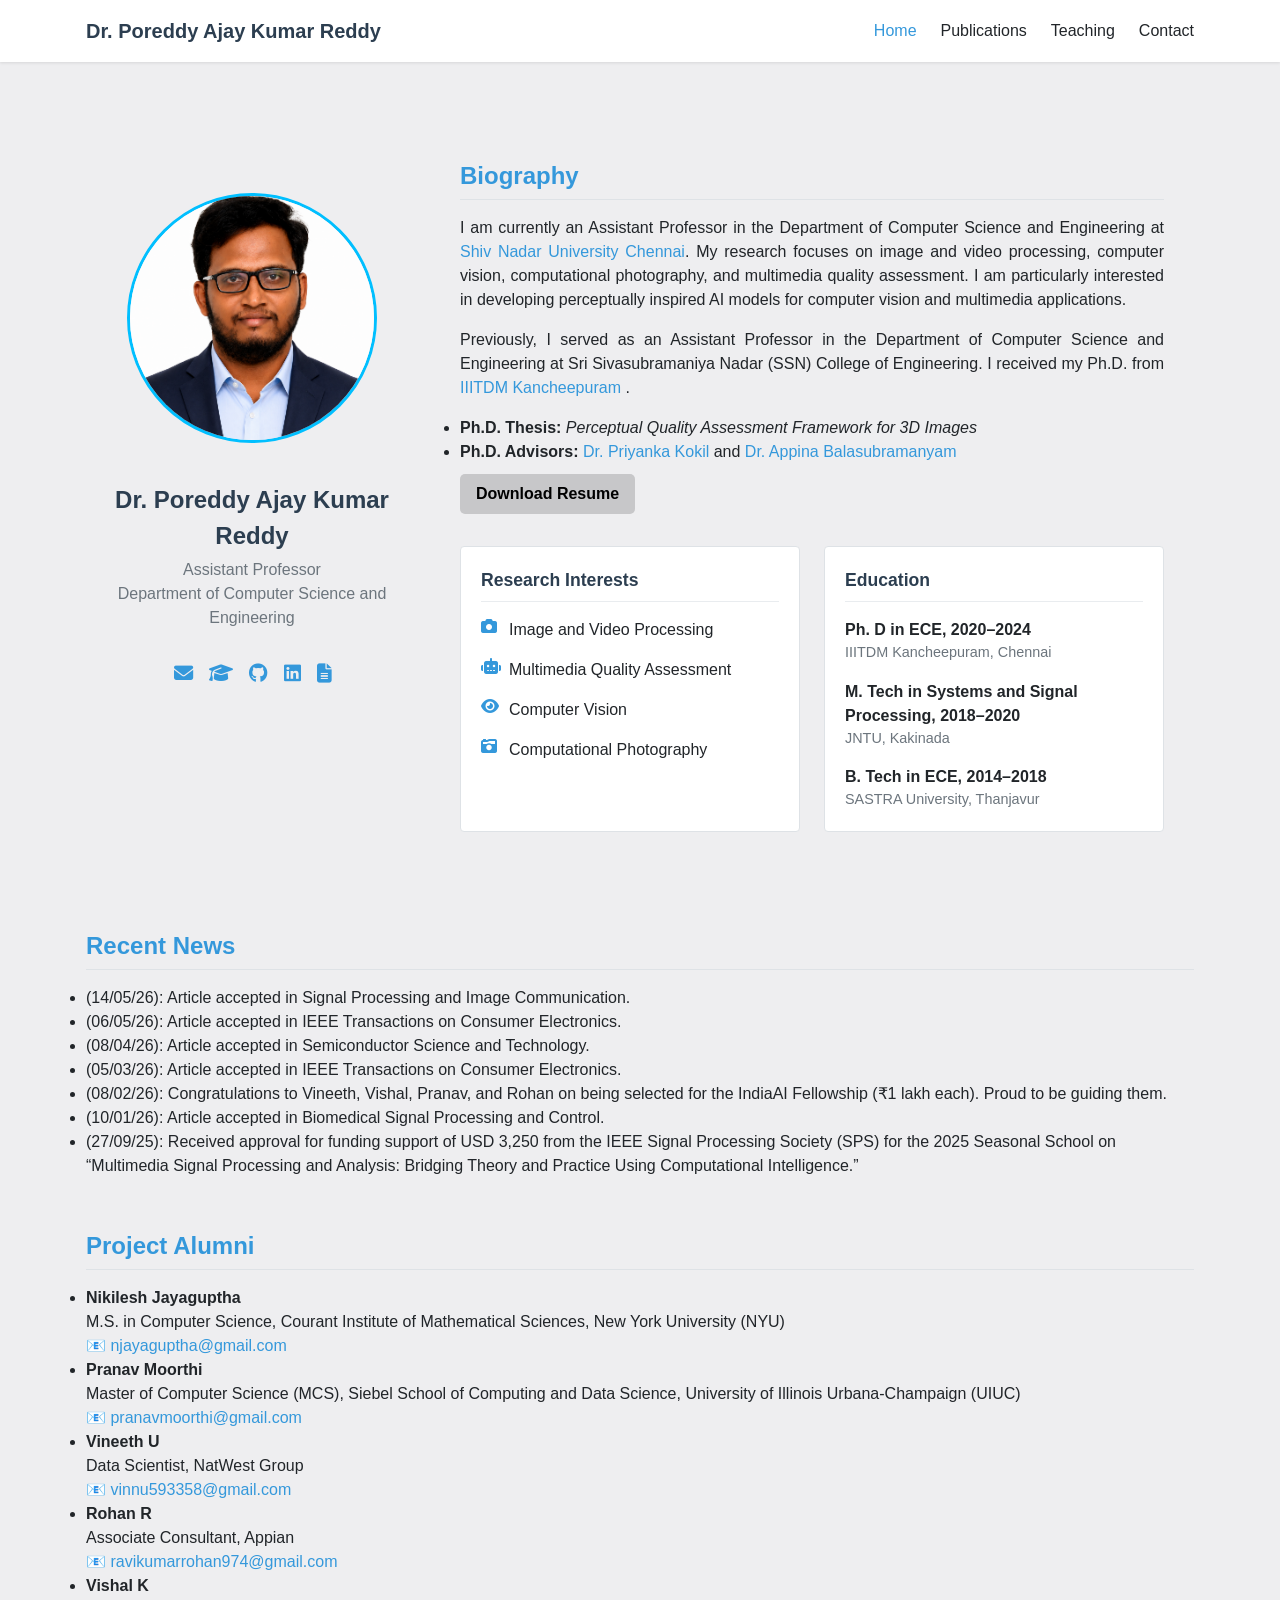
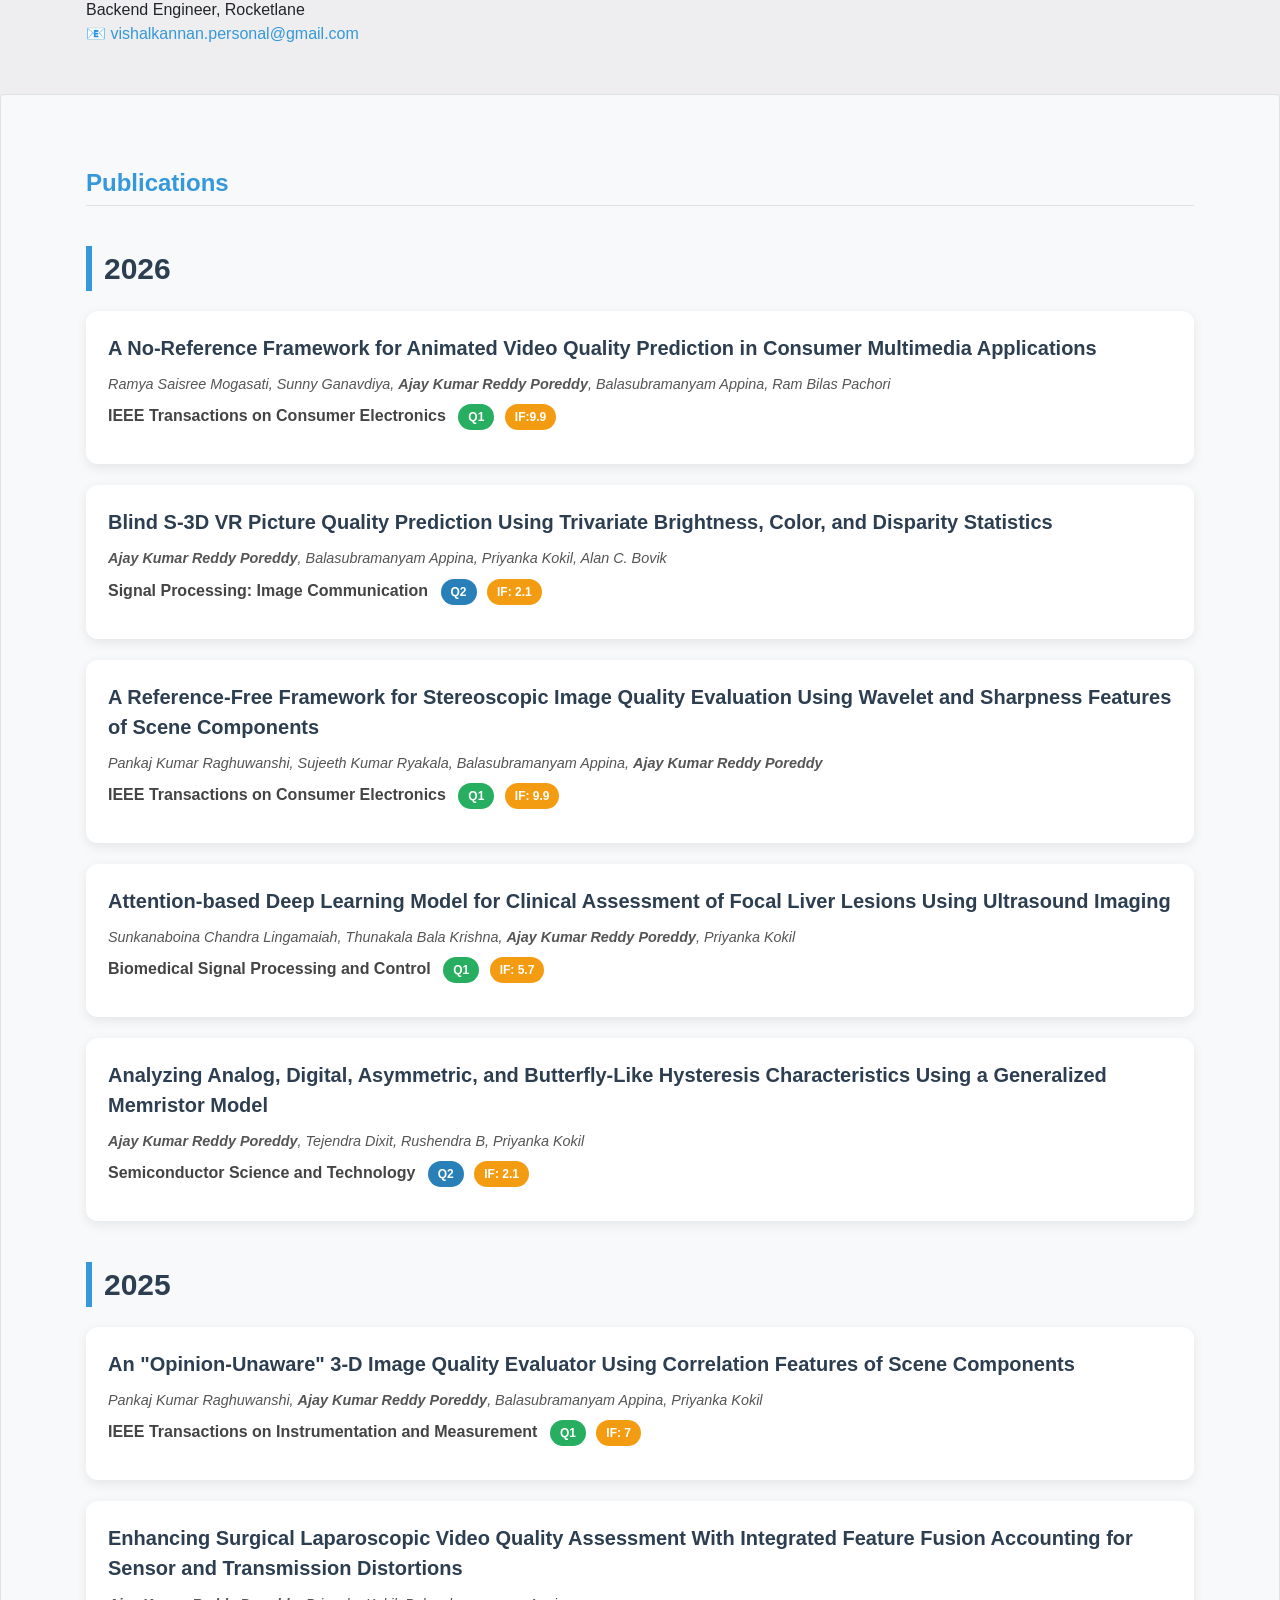
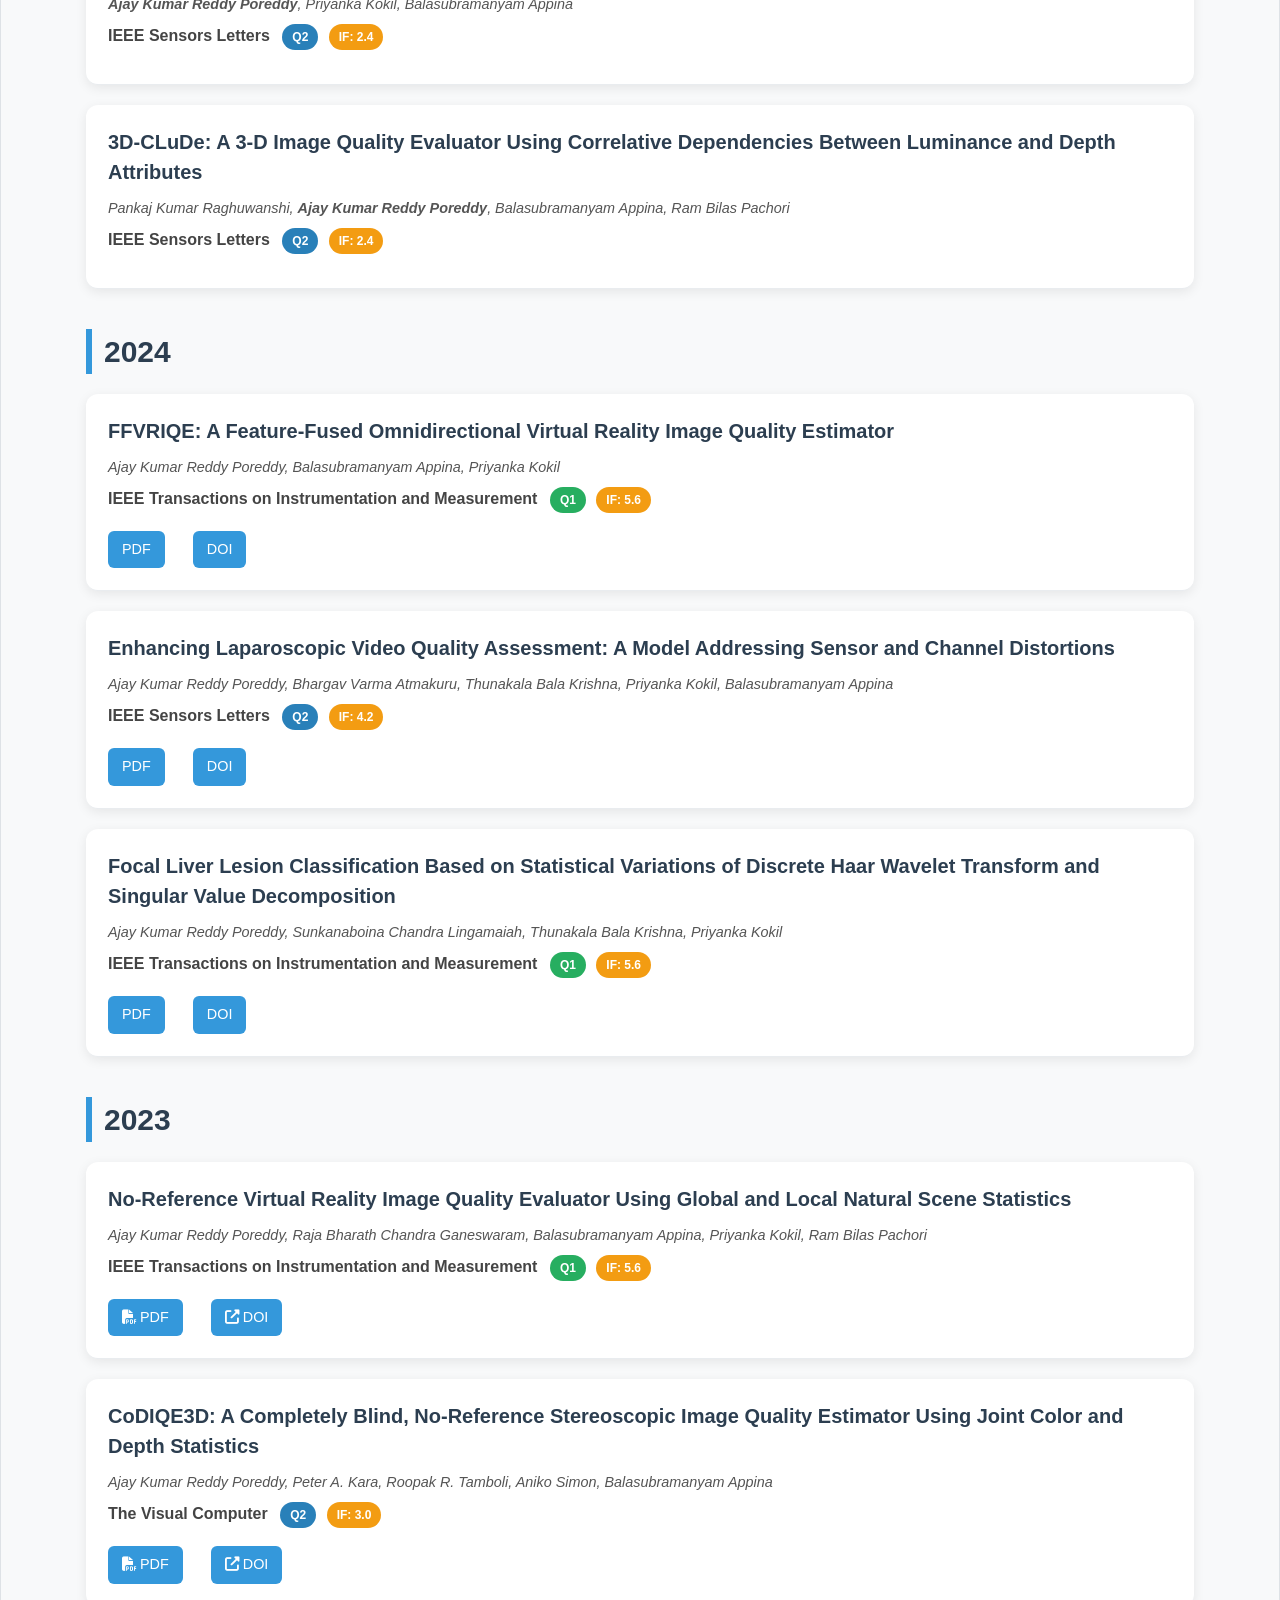
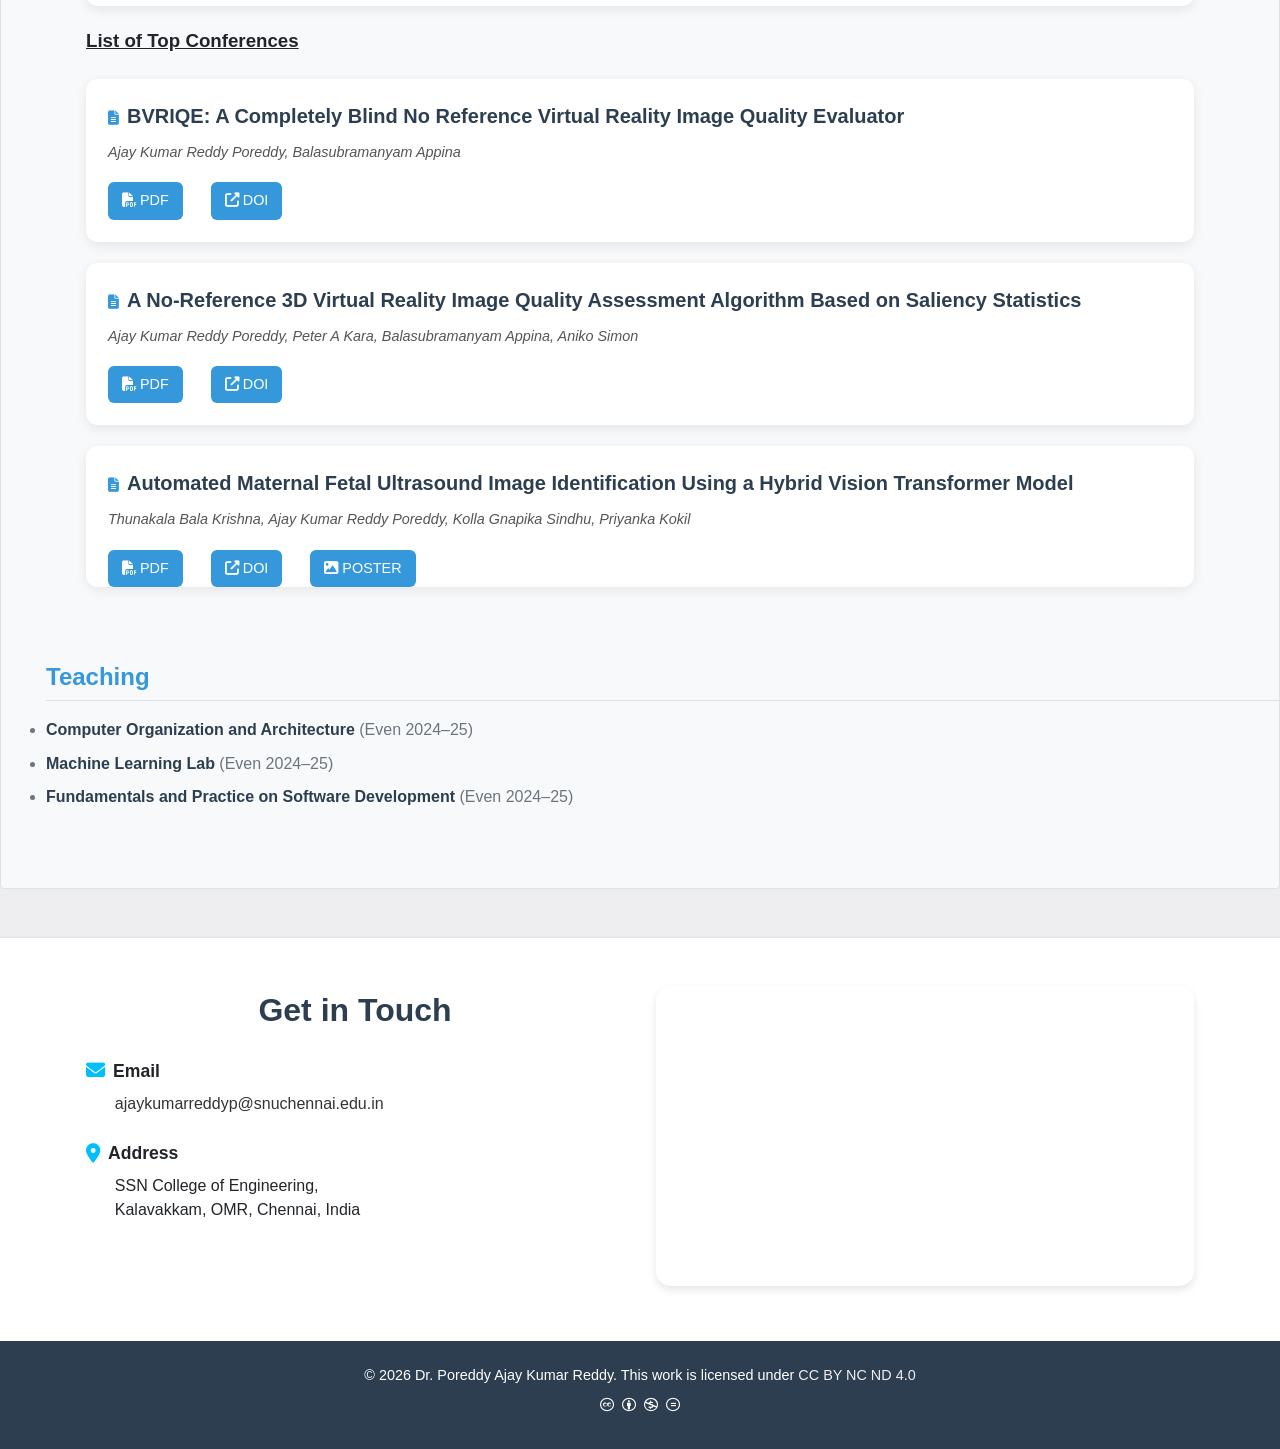
==== index.html @ 7b59721d "Update index.html" ====
<!DOCTYPE html>
<html lang="en">
<head>
  <meta charset="UTF-8">
  <meta name="viewport" content="width=device-width, initial-scale=1.0">
  <title>Dr. Poreddy Ajay Kumar Reddy - Profile</title>
  <link rel="stylesheet" href="https://cdnjs.cloudflare.com/ajax/libs/font-awesome/6.4.0/css/all.min.css">
  <style>
    /* Simple, clean color palette */
    :root {
      --primary: #2c3e50;
      --accent: #3498db;
      --light: #eeeef0;
      --dark: #212529;
      --gray: #6c757d;
      --light-gray: #e9ecef;
      --border: #dee2e6;
    }

    * {
      margin: 0;
      padding: 0;
      box-sizing: border-box;
    }

    body {
      font-family: 'Segoe UI', 'Helvetica Neue', Arial, sans-serif;
      line-height: 1.5;
      color: var(--dark);
      background-color: var(--light);
    }

    a {
      color: var(--accent);
      text-decoration: none;
    }

    a:hover {
      text-decoration: underline;
    }

    .container {
      max-width: 1140px;
      margin: 0 auto;
      padding: 0 1rem;
    }

    /* Simple header with minimal styling */
    header {
      background-color: rgb(255, 255, 255);
      box-shadow: 0 1px 3px rgba(0, 0, 0, 0.1);
      padding: 1rem 0;
      position: sticky;
      top: 0;
      z-index: 100;
    }

     nav {
 display: flex;
 justify-content: space-between;
 align-items: center;
 }

 .nav-logo {
 font-weight: 600;
 font-size: 1.25rem;
 color: var(--primary);
 }

 .nav-menu {
 display: flex;
 list-style: none;
 gap: 1.5rem;
 }

 .nav-menu li a {
 color: var(--dark);
 font-weight: 500;
 }

 .nav-menu li a.active,
 .nav-menu li a:hover {
 color: var(--accent);
 }

    /* Profile section */
    .profile {
      display: flex;
      flex-wrap: wrap;
      margin-right: 20px;
      gap: 2rem;
      padding: 3rem 0;
    }

    .profile-sidebar {
      flex: 1;
      min-width: 250px;
    }

    .profile-image {
      text-align: center;
      margin-bottom: 1.5rem;
    }

    .profile-image img {
      width: 200px;
      height: 200px;
      border-radius: 50%;
      object-fit: cover;
      border: 1px solid var(--border);
    }

    .profile-title {
      text-align: center;
      margin-bottom: 30px;
    }

    .profile-title h1 {
      font-size: 1.5rem;
      font-weight: 600;
      margin-bottom: 0.25rem;
      color: var(--primary);
    }

    .profile-title p {
      color: var(--gray);
      font-size: 1rem;
    }

    .profile-contact {
      margin-bottom: 1.5rem;
    }

    .profile-contact ul {
      list-style: none;
    }

    .profile-contact li {
      display: flex;
      align-items: center;
      gap: 0.5rem;
      margin-bottom: 0.75rem;
    }

    .profile-contact li i {
      width: 20px;
      color: var(--accent);
    }

    .profile-social {
      display: flex;
      justify-content: center;
      gap: 1rem;
      margin-top: 1rem;
    }

    .profile-social a {
      color: var(--accent);
      font-size: 1.2rem;
    }

    .profile-social a:hover {
      color: var(--accent);
    }

    .profile-content {
      flex: 2;
      min-width: 300px;
    }

    .profile-section {
      margin-bottom: 2rem;
    }

    .profile-section:last-child {
      margin-bottom: 0;
    }

    .section-title {
      font-size: 1.5rem;
      color: var(--primary);
      margin-bottom: 1rem;
      padding-bottom: 0.5rem;
      border-bottom: 1px solid var(--border);
    }

    .bio-text {
      margin-bottom: 1rem;
      text-align: justify;
    }

    /* Education and interests */
    .info-grid {
      display: grid;
      grid-template-columns: repeat(auto-fill, minmax(280px, 1fr));
      gap: 1.5rem;
      margin-top: 1.5rem;
    }

    .info-card {
      background-color: white;
      border: 1px solid var(--border);
      border-radius: 4px;
      padding: 1.25rem;
    }

    .info-card h3 {
      font-size: 1.1rem;
      color: var(--primary);
      margin-bottom: 1rem;
      padding-bottom: 0.5rem;
      border-bottom: 1px solid var(--light-gray);
    }

    .info-list {
      list-style: none;
    }

    .info-list li {
      margin-bottom: 1rem;
      display: flex;
      gap: 0.5rem;
    }

    .info-list li:last-child {
      margin-bottom: 0;
    }

    .info-list li i {
      color: var(--accent);
      min-width: 20px;
    }

    .edu-item {
      margin-bottom: 1rem;
    }

    .edu-item:last-child {
      margin-bottom: 0;
    }

    .edu-title {
      font-weight: 600;
    }

    .edu-place {
      color: var(--gray);
      font-size: 0.9rem;
    }

    /* Publications */
    .publications {
      background-color: white;
      border: 1px solid var(--border);
      border-radius: 4px;
      padding: 2rem;
      margin: 3rem 0;
    }

    .pub-group {
      margin-bottom: 2rem;
    }

    .pub-group:last-child {
      margin-bottom: 0;
    }

    .pub-group h3 {
      font-size: 1.2rem;
      color: var(--primary);
      margin-bottom: 1rem;
      padding-bottom: 0.5rem;
      border-bottom: 1px solid var(--light-gray);
    }

    .pub-item {
      margin-bottom: 1.5rem;
      padding-bottom: 1.5rem;
      border-bottom: 1px solid var(--light-gray);
    }

    .pub-item:last-child {
      margin-bottom: 0;
      padding-bottom: 0;
      border-bottom: none;
    }

    .pub-title {
      font-weight: 600;
      margin-bottom: 0.5rem;
      display: flex;
      align-items: baseline;
      gap: 0.5rem;
    }

    .pub-title i {
      color: var(--accent);
      font-size: 0.9rem;
    }

    .pub-authors {
      color: var(--gray);
      font-size: 0.9rem;
      margin-bottom: 0.75rem;
      font-style: italic;
    }

    .pub-links {
      display: flex;
      gap: 1rem;
      margin-top: 0.75rem;
    }

    .pub-link {
      display: inline-flex;
      align-items: center;
      gap: 0.25rem;
      font-size: 0.9rem;
    }

    /* Contact section */
    .contact {
      text-align: center;
      padding: 3rem 0;
      background-color: white;
      border-top: 1px solid var(--border);
    }

    .contact-title {
      font-size: 1.5rem;
      color: var(--primary);
      margin-bottom: 1.5rem;
    }

    .contact-info {
    margin: 0.5rem 0 0 0; /* No left indent */
    line-height: 1.5;
    text-align: left; /* Ensure it's left aligned */
    }


    .contact-item {
      display: flex;
      flex-direction: column;
      align-items: center;
      gap: 0.5rem;
    }

    .contact-item i {
      font-size: 1.5rem;
      color: var(--accent);
    }

    /* Footer */
    footer {
      background-color: var(--primary);
      color: white;
      padding: 1.5rem 0;
      text-align: center;
      font-size: 0.9rem;
    }

    footer a {
      color: var(--light);
    }

    .footer-links {
      margin: 0.75rem 0;
      display: flex;
      justify-content: center;
      gap: 0.5rem;
    }

    @media (max-width: 768px) {
      .profile {
        flex-direction: column;
      }

      .profile-sidebar {
        max-width: 100%;
      }
    }

    .profile-pic {
      flex: 1;
      margin-top: 35px;
      min-width: 250px;
      text-align: center;
      margin-bottom: 2rem;
    }

    .profile-pic img {
    width: 250px;
    height: 250px;
    border-radius: 50%;
    object-fit: cover;
    object-position: center 20%;
    border: 3px solid #00bfff;
    }

    .resume-btn {
    display: inline-block;
    padding: 0.5rem 1rem;
    background-color: #c7c7c9;
    color: rgb(227, 0, 0);
    text-decoration: none;
    border-radius: 5px;
    font-weight: bold;
    transition: background-color 0.3s ease;
    }

    .resume-btn:hover {
    background-color: #ffffff;
    }

.contact-content {
  display: flex;
  justify-content: space-between;
  align-items: flex-start;
  flex-wrap: wrap;
  gap: 2rem;
}

.contact-left {
  flex: 1;
  min-width: 300px;
}

.contact-title {
  margin: 0;
  font-size: 2rem;
}

.space {
  margin: 1.5rem 0;
}

.contact-block {
  margin-bottom: 1.5rem;
}

.contact-row {
  display: flex;
  align-items: center;
  gap: 0.5rem;
  text-align: left;
}


.contact-row i {
  font-size: 1.2rem;
  color: #00bfff;
}

.contact-row h4 {
  margin: 0;
  font-size: 1.1rem;
}

.contact-info {
  margin: 0.5rem 0 0 1.8rem; /* indent under the icon */
  line-height: 1.5;
}

.contact-info a {
  color: #333;
  text-decoration: none;
}

.contact-info a:hover {
  color: #00bfff;
}

.map {
  flex: 1;
  min-width: 100px;
}
.map iframe {
  width: 100%;
  height: 300px;
  border: 0;
  border-radius: 15px;
  box-shadow: 0 4px 8px rgba(0, 0, 0, 0.1);
}

 .teaching-section {
 background-color: var(--light);
 color: var(--dark);
 }

 .teaching-section .container {
 max-width: 800px;
 margin: 0 auto;
 text-align: left;
 }

 .section-title {
 font-size: 1.5rem;
 font-weight: 700;
 margin-bottom: 1rem;
 color: var(--accent); /* #3498db */
 border-bottom: 1px solid var(--border);
 padding-bottom: 0.3rem;
 }

 .teaching-list {
 list-style: none;
 margin: 0;
 font-size: 1rem;
 line-height: 1.6;
 color: var(--gray);
 }

 .teaching-list li {
 margin-bottom: 0.5rem;
 }

 .course-title {
 font-weight: 600;
 color: var(--primary);
 }
    
  </style>
</head>
<body>
 <!-- Header -->
 <header>
 <div class="container">
 <nav>
 <div class="nav-logo">Dr. Poreddy Ajay Kumar Reddy</div>
 <ul class="nav-menu">
 <li><a href="#" class="active">Home</a></li>
 <li><a href="#publications">Publications</a></li>
 <li><a href="#teaching">Teaching</a></li>
 <li><a href="#contact">Contact</a></li>
 
 </ul>
 </nav>
 </div>
 </header>

  <!-- Profile Section -->
  <section class="profile">
    <div class="container">
      <div class="profile">
        <div class="profile-sidebar">
          <div class="profile-pic">
            <img src="Ajay_Photo_updated.png" alt="Dr. Poreddy Ajay Kumar Reddy">
          </div>
          <div class="profile-title">
            <h1>Dr. Poreddy Ajay Kumar Reddy</h1>
            <p>Assistant Professor</p>
            <p>Department of Computer Science and Engineering</p>
          </div>
          <div class="profile-social">
            <a href="mailto:ajaykumarreddyp@snuchennai.edu.in" title="Email"><i class="fa-solid fa-envelope"></i></a>
            <a href="https://scholar.google.com/citations?user=xp3kwvEAAAAJ&hl=en" title="Google Scholar"><i class="fa-solid fa-graduation-cap"></i></a>
            <a href="https://github.com/Poreddyphd" title="GitHub"><i class="fa-brands fa-github"></i></a>
            <a href="https://www.linkedin.com/in/ajaykumarporeddy/?originalSubdomain=in" title="LinkedIn"><i class="fa-brands fa-linkedin"></i></a>
            <a href="#" title="Resume"><i class="fa-solid fa-file-lines"></i></a>
          </div>
        </div>
<div class="profile-content">

    <div class="profile-section">

        <h2 class="section-title">Biography</h2>

        <p class="bio-text">
            I am currently an Assistant Professor in the Department of Computer Science and Engineering at
            <a href="https://www.snuchennai.edu.in/" target="_blank">Shiv Nadar University Chennai</a>.
            My research focuses on image and video processing, computer vision,
            computational photography, and multimedia quality assessment.
            I am particularly interested in developing perceptually inspired AI models
            for computer vision and multimedia applications.
        </p>

        <p class="bio-text">
            Previously, I served as an Assistant Professor in the Department of Computer Science and Engineering
            at Sri Sivasubramaniya Nadar (SSN) College of Engineering.
            I received my Ph.D. from
            <a href="https://www.iiitdm.ac.in/" target="_blank">
                IIITDM Kancheepuram
            </a>.
        </p>

        <ul class="bio-list">
            <li><strong>Ph.D. Thesis:</strong>
                <em>Perceptual Quality Assessment Framework for 3D Images</em>
            </li>

            <li><strong>Ph.D. Advisors:</strong>
                <a href="https://www.iiitdm.ac.in/people/faculty/priyanka@iiitdm.ac.in" target="_blank">
                    Dr. Priyanka Kokil
                </a>
                and
                <a href="https://sites.google.com/view/drbalasubramanyamappina/home" target="_blank">
                    Dr. Appina Balasubramanyam
                </a>
            </li>
        </ul>
<div style="height:10px;"></div>
       <p class="resume-btn">
    <a href="Resume.pdf" style="color:black;">
        Download Resume
    </a>
</p>
    </div>
    <div class="info-grid">
            <div class="info-card">
              <h3>Research Interests</h3>
              <ul class="info-list">
                <li><i class="fas fa-camera"></i> Image and Video Processing</li>
                <li><i class="fas fa-robot"></i> Multimedia Quality Assessment</li>
                <li><i class="fas fa-eye"></i> Computer Vision</li>
                <li><i class="fas fa-camera-retro"></i> Computational Photography</li>
              </ul>
            </div>
          
            <div class="info-card">
              <h3>Education</h3>
              <div class="edu-item">
                <div class="edu-title">Ph. D in ECE, 2020–2024</div>
                <div class="edu-place">IIITDM Kancheepuram, Chennai</div>
              </div>
              <div class="edu-item">
                <div class="edu-title">M. Tech in Systems and Signal Processing, 2018–2020</div>
                <div class="edu-place">JNTU, Kakinada</div>
              </div>
              <div class="edu-item">
                <div class="edu-title">B. Tech in ECE, 2014–2018</div>
                <div class="edu-place">SASTRA University, Thanjavur</div>
              </div>
            </div>
          </div>
        </div>
      </div>
    </div>
  </section>

<section id="news" class="news-section">
  <div class="container">
    <h2 style="color: #3498db;" class="section-title">Recent News</h2>
    
    <ul class="news-list-basic">
       <li>
        <span class="news-date">(14/05/26):</span> Article accepted in Signal Processing and Image Communication.
      </li>
       <li>
        <span class="news-date">(06/05/26):</span> Article accepted in IEEE Transactions on Consumer Electronics.
      </li>
       <li>
        <span class="news-date">(08/04/26):</span> Article accepted in Semiconductor Science and Technology.
      </li>

      <li>
        <span class="news-date">(05/03/26):</span> Article accepted in IEEE Transactions on Consumer Electronics.
      </li>

      <li>
        <span class="news-date">(08/02/26):</span> Congratulations to Vineeth, Vishal, Pranav, and Rohan on being selected for the IndiaAI Fellowship (₹1 lakh each). Proud to be guiding them.
      </li>

      <li>
        <span class="news-date">(10/01/26):</span> Article accepted in Biomedical Signal Processing and Control.
      </li>

      <li>
        <span class="news-date">(27/09/25):</span> Received approval for funding support of USD 3,250 from the IEEE Signal Processing Society (SPS) for the 2025 Seasonal School on “Multimedia Signal Processing and Analysis: Bridging Theory and Practice Using Computational Intelligence.”
      </li>
    </ul>
  </div>
</section>

<section id="alumni" class="alumni-section" style="margin-top: 50px;">
  <div class="container">

    <h2 style="color: #3498db;" class="section-title">Project Alumni</h2>

    <ul class="news-list-basic">

      <li>
        <strong>Nikilesh Jayaguptha</strong><br>
        M.S. in Computer Science, Courant Institute of Mathematical Sciences,
        New York University (NYU)<br>
        📧 <a href="mailto:njayaguptha@gmail.com">njayaguptha@gmail.com</a>
      </li>

      <li>
        <strong>Pranav Moorthi</strong><br>
        Master of Computer Science (MCS), Siebel School of Computing and Data Science,
        University of Illinois Urbana-Champaign (UIUC)<br>
        📧 <a href="mailto:pranavmoorthi@gmail.com">pranavmoorthi@gmail.com</a>
      </li>

      <li>
        <strong>Vineeth U</strong><br>
        Data Scientist, NatWest Group<br>
        📧 <a href="mailto:vinnu593358@gmail.com">vinnu593358@gmail.com</a>
      </li>

      <li>
        <strong>Rohan R</strong><br>
        Associate Consultant, Appian<br>
        📧 <a href="mailto:ravikumarrohan974@gmail.com">ravikumarrohan974@gmail.com</a>
      </li>

      <li>
        <strong>Vishal K</strong><br>
        Backend Engineer, Rocketlane<br>
        📧 <a href="mailto:vishalkannan.personal@gmail.com">vishalkannan.personal@gmail.com</a>
      </li>

    </ul>

  </div>
</section>
  <!-- Publications Section -->
<style>
.publications {
    padding: 70px 0;
    background: #f8f9fa;
}

.year-heading {
    margin-top: 40px;
    margin-bottom: 20px;
    font-size: 30px;
    font-weight: 700;
    color: #2c3e50;
    border-left: 6px solid #3498db;
    padding-left: 12px;
}

.pub-item {
    background: #fff;
    border-radius: 12px;
    padding: 22px;
    margin-bottom: 20px;
    box-shadow: 0 3px 12px rgba(0,0,0,0.08);
    transition: 0.3s;
}

.pub-item:hover {
    transform: translateY(-4px);
    box-shadow: 0 8px 25px rgba(0,0,0,0.15);
}

.pub-title {
    font-size: 20px;
    font-weight: 700;
    color: #2c3e50;
    margin-bottom: 10px;
}

.pub-authors {
    color: #555;
    margin-bottom: 8px;
    line-height: 1.6;
}

.pub-journal {
    font-weight: 600;
    color: #444;
    margin-bottom: 12px;
}

.badge-q1{
    display:inline-block;
    background:#27ae60;
    color:#fff;
    border-radius:20px;
    padding:4px 10px;
    font-size:12px;
    margin-left:8px;
}

.badge-q2{
    display:inline-block;
    background:#2980b9;
    color:#fff;
    border-radius:20px;
    padding:4px 10px;
    font-size:12px;
    margin-left:8px;
}

.badge-if{
    display:inline-block;
    background:#f39c12;
    color:#fff;
    border-radius:20px;
    padding:4px 10px;
    font-size:12px;
    margin-left:6px;
}

.pub-links{
    margin-top:12px;
}

.pub-link{
    display:inline-block;
    margin-right:12px;
    margin-top:6px;
    padding:8px 14px;
    border-radius:6px;
    background:#3498db;
    color:white;
    text-decoration:none;
    transition:.3s;
}

.pub-link:hover{
    background:#21618c;
    color:white;
}

.featured-title{
    color:#e74c3c;
    font-size:32px;
    margin-bottom:30px;
    font-weight:bold;
}

.section-divider{
    border-top:3px solid #3498db;
    margin:40px 0;
}
</style>


<section id="publications" class="publications">

<div class="container">

<h2 class="section-title">Publications</h2>


<h2 class="year-heading">
2026
</h2>




<div class="pub-item">

<div class="pub-title">
A No-Reference Framework for Animated Video Quality Prediction in Consumer Multimedia Applications
</div>

<div class="pub-authors">
Ramya Saisree Mogasati, Sunny Ganavdiya, <strong>Ajay Kumar Reddy Poreddy</strong>, Balasubramanyam Appina, Ram Bilas Pachori
</div>

<div class="pub-journal">

IEEE Transactions on Consumer Electronics

<span class="badge-q1">Q1</span>

<span class="badge-if">IF:9.9</span>

</div>



</div>



<!-- Featured Publication 2 -->

<div class="pub-item">

<div class="pub-title">
Blind S-3D VR Picture Quality Prediction Using Trivariate Brightness, Color, and Disparity Statistics
</div>

<div class="pub-authors">
<strong>Ajay Kumar Reddy Poreddy</strong>, Balasubramanyam Appina, Priyanka Kokil, Alan C. Bovik
</div>

<div class="pub-journal">

Signal Processing: Image Communication

<span class="badge-q2">Q2</span>

<span class="badge-if">IF: 2.1 </span>

</div>
</div>

<!-- Featured Publication 3 -->
<div class="pub-item">

    <div class="pub-title">
        A Reference-Free Framework for Stereoscopic Image Quality Evaluation Using Wavelet and Sharpness Features of Scene Components
    </div>

    <div class="pub-authors">
        Pankaj Kumar Raghuwanshi, Sujeeth Kumar Ryakala, Balasubramanyam Appina,
        <strong>Ajay Kumar Reddy Poreddy</strong>
    </div>

    <div class="pub-journal">
        IEEE Transactions on Consumer Electronics

        <span class="badge-q1">Q1</span>
        <span class="badge-if">IF: 9.9</span>
    </div>

</div>

<!-- Paper 4 -->
<div class="pub-item">

    <div class="pub-title">
        Attention-based Deep Learning Model for Clinical Assessment of Focal Liver Lesions Using Ultrasound Imaging
    </div>

    <div class="pub-authors">
    Sunkanaboina Chandra Lingamaiah, Thunakala Bala Krishna,
    <strong>Ajay Kumar Reddy Poreddy</strong>, Priyanka Kokil
</div>

    <div class="pub-journal">
        Biomedical Signal Processing and Control

        <span class="badge-q1">Q1</span>
        <span class="badge-if">IF: 5.7</span>
    </div>

</div>

<!-- Paper 5 -->
<div class="pub-item">

    <div class="pub-title">
        Analyzing Analog, Digital, Asymmetric, and Butterfly-Like Hysteresis Characteristics Using a Generalized Memristor Model
    </div>

    <div class="pub-authors">
<div class="pub-authors">
    <strong>Ajay Kumar Reddy Poreddy</strong>, Tejendra Dixit, Rushendra B, Priyanka Kokil
</div>    </div>

    <div class="pub-journal">
        Semiconductor Science and Technology

        <span class="badge-q2">Q2</span>
        <span class="badge-if">IF: 2.1</span>
    </div>

</div>
  <!-- ========================= 2025 ========================= -->
<h2 class="year-heading">2025</h2>

<div class="pub-item">

    <div class="pub-title">
        An "Opinion-Unaware" 3-D Image Quality Evaluator Using Correlation Features of Scene Components
    </div>

    <div class="pub-authors">
        Pankaj Kumar Raghuwanshi, <strong>Ajay Kumar Reddy Poreddy</strong>, Balasubramanyam Appina, Priyanka Kokil
    </div>

    <div class="pub-journal">
        <strong>IEEE Transactions on Instrumentation and Measurement</strong>

        <span class="badge-q1">Q1</span>

        <span class="badge-if">IF: 7</span>
    </div>
</div>
<div class="pub-item">

    <div class="pub-title">
        Enhancing Surgical Laparoscopic Video Quality Assessment With Integrated Feature Fusion Accounting for Sensor and Transmission Distortions
    </div>

    <div class="pub-authors">
        <strong>Ajay Kumar Reddy Poreddy</strong>, Priyanka Kokil, Balasubramanyam Appina
    </div>

    <div class="pub-journal">
        <strong>IEEE Sensors Letters</strong>

        <span class="badge-q2">Q2</span>

        <span class="badge-if">IF: 2.4</span>
    </div>

</div>
<div class="pub-item">

    <div class="pub-title">
3D-CLuDe: A 3-D Image Quality Evaluator Using Correlative Dependencies Between Luminance and Depth Attributes    </div>

  <div class="pub-authors">
    Pankaj Kumar Raghuwanshi, <strong>Ajay Kumar Reddy Poreddy</strong>, Balasubramanyam Appina, Ram Bilas Pachori
</div>
    <div class="pub-journal">
        <strong>IEEE Sensors Letters</strong>

        <span class="badge-q2">Q2</span>

        <span class="badge-if">IF: 2.4 </span>
    </div>

</div>



<!-- ========================= 2024 ========================= -->

<h2 class="year-heading">2024</h2>

<div class="pub-item">

    <div class="pub-title">
        FFVRIQE: A Feature-Fused Omnidirectional Virtual Reality Image Quality Estimator
    </div>

    <div class="pub-authors">
        Ajay Kumar Reddy Poreddy, Balasubramanyam Appina, Priyanka Kokil
    </div>

    <div class="pub-journal">
        <strong>IEEE Transactions on Instrumentation and Measurement</strong>

        <span class="badge-q1">Q1</span>

        <span class="badge-if">IF: 5.6</span>

    </div>

    <div class="pub-links">

        <a href="https://ieeexplore.ieee.org/stamp/stamp.jsp?tp=&arnumber=10542233" class="pub-link">
            PDF
        </a>

        <a href="https://www.researchgate.net/publication/381024121_FFVRIQE_A_Feature_Fused_Omnidirectional_Virtual_Reality_Image_Quality_Estimator" class="pub-link">
            DOI
        </a>

    </div>

</div>





<div class="pub-item">

    <div class="pub-title">
        Enhancing Laparoscopic Video Quality Assessment: A Model Addressing Sensor and Channel Distortions
    </div>

    <div class="pub-authors">
        Ajay Kumar Reddy Poreddy, Bhargav Varma Atmakuru, Thunakala Bala Krishna, Priyanka Kokil, Balasubramanyam Appina
    </div>

    <div class="pub-journal">

        <strong>IEEE Sensors Letters</strong>

        <span class="badge-q2">Q2</span>

        <span class="badge-if">IF: 4.2</span>

    </div>

    <div class="pub-links">

        <a href="https://ieeexplore.ieee.org/stamp/stamp.jsp?tp=&arnumber=10440559" class="pub-link">
            PDF
        </a>

        <a href="https://www.researchgate.net/publication/378361763_Enhancing_Laparoscopic_Video_Quality_Assessment_A_Model_Addressing_Sensor_and_Channel_Distortions" class="pub-link">
            DOI
        </a>

    </div>

</div>





<div class="pub-item">

    <div class="pub-title">
        Focal Liver Lesion Classification Based on Statistical Variations of Discrete Haar Wavelet Transform and Singular Value Decomposition
    </div>

    <div class="pub-authors">
        Ajay Kumar Reddy Poreddy, Sunkanaboina Chandra Lingamaiah, Thunakala Bala Krishna, Priyanka Kokil
    </div>

    <div class="pub-journal">

        <strong>IEEE Transactions on Instrumentation and Measurement</strong>

        <span class="badge-q1">Q1</span>

        <span class="badge-if">IF: 5.6</span>

    </div>

    <div class="pub-links">

        <a href="https://ieeexplore.ieee.org/stamp/stamp.jsp?tp=&arnumber=10577104" class="pub-link">
            PDF
        </a>

        <a href="https://www.researchgate.net/publication/381822554_Focal_Liver_Lesion_Classification_Based_on_Statistical_Variations_of_Discrete_Haar_Wavelet_Transform_and_Singular_Value_Decomposition" class="pub-link">
            DOI
        </a>

    </div>

</div>
  <!-- ========================= 2023 ========================= -->

<h2 class="year-heading">2023</h2>

<!-- Publication 1 -->

<div class="pub-item">

    <div class="pub-title">
        No-Reference Virtual Reality Image Quality Evaluator Using Global and Local Natural Scene Statistics
    </div>

    <div class="pub-authors">
        Ajay Kumar Reddy Poreddy, Raja Bharath Chandra Ganeswaram,
        Balasubramanyam Appina, Priyanka Kokil, Ram Bilas Pachori
    </div>

    <div class="pub-journal">
        <strong>IEEE Transactions on Instrumentation and Measurement</strong>
        <span class="badge-q1">Q1</span>
        <span class="badge-if">IF: 5.6</span>
    </div>

    <div class="pub-links">

        <a href="https://ieeexplore.ieee.org/stamp/stamp.jsp?tp=&arnumber=10285499" class="pub-link">
            <i class="fas fa-file-pdf"></i> PDF
        </a>

        <a href="https://www.researchgate.net/publication/374720066_No-Reference_Virtual_Reality_Image_Quality_Evaluator_Using_Global_and_Local_Natural_Scene_Statistics" class="pub-link">
            <i class="fas fa-external-link-alt"></i> DOI
        </a>

    </div>

</div>



<!-- Publication 2 -->

<div class="pub-item">

    <div class="pub-title">
        CoDIQE3D: A Completely Blind, No-Reference Stereoscopic Image Quality Estimator Using Joint Color and Depth Statistics
    </div>

    <div class="pub-authors">
        Ajay Kumar Reddy Poreddy,
        Peter A. Kara,
        Roopak R. Tamboli,
        Aniko Simon,
        Balasubramanyam Appina
    </div>

    <div class="pub-journal">
        <strong>The Visual Computer</strong>
        <span class="badge-q2">Q2</span>
        <span class="badge-if">IF: 3.0</span>
    </div>

    <div class="pub-links">

        <a href="Pub_3.pdf" class="pub-link">
            <i class="fas fa-file-pdf"></i> PDF
        </a>

        <a href="https://www.researchgate.net/publication/366865502_CoDIQE3D_A_completely_blind_no-reference_stereoscopic_image_quality_estimator_using_joint_color_and_depth_statistics" class="pub-link">
            <i class="fas fa-external-link-alt"></i> DOI
        </a>

    </div>

</div>
        <h3><u>List of Top Conferences</u></h3>
        <br>
          <!-- Conference Publication 1 -->
          <div class="pub-item">
            <div class="pub-title">
              <i class="fas fa-file-alt"></i>
              BVRIQE: A Completely Blind No Reference Virtual Reality Image Quality Evaluator
            </div>
            <div class="pub-authors">
              Ajay Kumar Reddy Poreddy, Balasubramanyam Appina
            </div>
            <div class="pub-links">
              <a href="https://ieeexplore.ieee.org/stamp/stamp.jsp?tp=&arnumber=9840855" class="pub-link" target="_blank">
                <i class="fas fa-file-pdf"></i> PDF
              </a>
              <a href="https://www.researchgate.net/publication/362494831_BVRIQE_A_Completely_Blind_No_Reference_Virtual_Reality_Image_Quality_Evaluator" class="pub-link" target="_blank">
                <i class="fas fa-external-link-alt"></i> DOI
              </a>
            </div>
          </div>
        
          <!-- Conference Publication 2 -->
          <div class="pub-item">
            <div class="pub-title">
              <i class="fas fa-file-alt"></i>
              A No-Reference 3D Virtual Reality Image Quality Assessment Algorithm Based on Saliency Statistics
            </div>
            <div class="pub-authors">
              Ajay Kumar Reddy Poreddy, Peter A Kara, Balasubramanyam Appina, Aniko Simon
            </div>
            <div class="pub-links">
              <a href="https://eprints.kingston.ac.uk/id/eprint/50360/1/Kara-P-50360-AAM.pdf" class="pub-link" target="_blank">
                <i class="fas fa-file-pdf"></i> PDF
              </a>
              <a href="https://www.researchgate.net/publication/353630193_A_no-reference_3D_virtual_reality_image_quality_assessment_algorithm_based_on_saliency_statistics" class="pub-link" target="_blank">
                <i class="fas fa-external-link-alt"></i> DOI
              </a>
            </div>
          </div>
        
          <!-- Conference Publication 3 -->
          <div class="pub-item">
            <div class="pub-title">
              <i class="fas fa-file-alt"></i>
              Automated Maternal Fetal Ultrasound Image Identification Using a Hybrid Vision Transformer Model
            </div>
            <div class="pub-authors">
              Thunakala Bala Krishna, Ajay Kumar Reddy Poreddy, Kolla Gnapika Sindhu, Priyanka Kokil
            </div>
            <div class="pub-links">
              <a href="ICPR_paper.pdf" class="pub-link" target="_blank">
                <i class="fas fa-file-pdf"></i> PDF
              </a>
              <a href="https://www.researchgate.net/publication/386377897_Automated_Maternal_Fetal_Ultrasound_Image_Identification_Using_a_Hybrid_Vision_Transformer_Model?_tp=eyJjb250ZXh0Ijp7ImZpcnN0UGFnZSI6Il9kaXJlY3QiLCJwYWdlIjoicHJvZmlsZSJ9fQ" class="pub-link" target="_blank">
                <i class="fas fa-external-link-alt"></i> DOI
              </a>
              <a href="Poster_1203.pdf" class="pub-link" target="_blank">
                <i class="fas fa-image"></i> POSTER
              </a>
            </div>
          </div>
        
    </div>
 <section class="teaching" id="teaching">
    <br><br><br>
    <h2 class="section-title" style="margin-left: 45px;">Teaching</h2>
    <ul class="teaching-list" style="margin-left: 45px; list-style-type: disc;">
        <li><span class="course-title">Computer Organization and Architecture</span> (Even 2024–25)</li>
        <li><span class="course-title">Machine Learning Lab</span> (Even 2024–25)</li>
        <li><span class="course-title">Fundamentals and Practice on Software Development</span> (Even 2024–25)</li>
    </ul>
</section>
    </div>
  </section>

<!-- Contact Section -->
<section id="contact" class="contact">
  <div class="container">
    <div class="contact-content">

      <!-- Left: Title + Contact Info -->
      <div class="contact-left">
        <!-- Row 1 -->
        <h2 class="contact-title">Get in Touch</h2>

        <!-- Space -->
        <div class="space"></div>

        <!-- Row 2 + 3 -->
        <div class="contact-block">
          <div class="contact-row">
            <i class="fas fa-envelope"></i>
            <h4>Email</h4>
          </div>
          <p class="contact-info">
            <a href="mailto:ajaykumarreddyp@snuchennai.edu.in">ajaykumarreddyp@snuchennai.edu.in</a>
          </p>
        </div>

        <!-- Space -->
        <div class="space"></div>

        <!-- Row 4 + 5 + 6 -->
        <div class="contact-block">
          <div class="contact-row">
            <i class="fas fa-map-marker-alt"></i>
            <h4>Address</h4>
          </div>
          <p class="contact-info">
            SSN College of Engineering,<br>
            Kalavakkam, OMR, Chennai, India
          </p>
        </div>
      </div>

      <!-- Right: Google Maps -->
      <div class="map">
        <iframe 
            src="https://www.google.com/maps/embed?pb=!1m18!1m12!1m3!1d3891.412168481091!2d80.20075717447003!3d12.751723587543818!2m3!1f0!2f0!3f0!3m2!1i1024!2i768!4f13.1!3m3!1m2!1s0x3a52512f04729e11%3A0xbc4ea0ae50ca1aaa!2sSri%20Sivasubramaniya%20Nadar%20College%20of%20Engineering!5e0!3m2!1sen!2sin!4v1746791856818!5m2!1sen!2sin" 
            allowfullscreen="" 
            loading="lazy" 
            referrerpolicy="no-referrer-when-downgrade">
        </iframe>
        </div>


    </div>
  </div>
</section>

  <!-- Footer -->
  <footer>
    <div class="container">
      <p>© 2026 Dr. Poreddy Ajay Kumar Reddy. This work is licensed under <a href="https://creativecommons.org/licenses/by-nc-nd/4.0/deed.en">CC BY NC ND 4.0</a></p>
      <div class="footer-links">
        <i class="fab fa-creative-commons"></i>
        <i class="fab fa-creative-commons-by"></i>
        <i class="fab fa-creative-commons-nc"></i>
        <i class="fab fa-creative-commons-nd"></i>
      </div>
    </div>
  </footer>
</body>
</html>
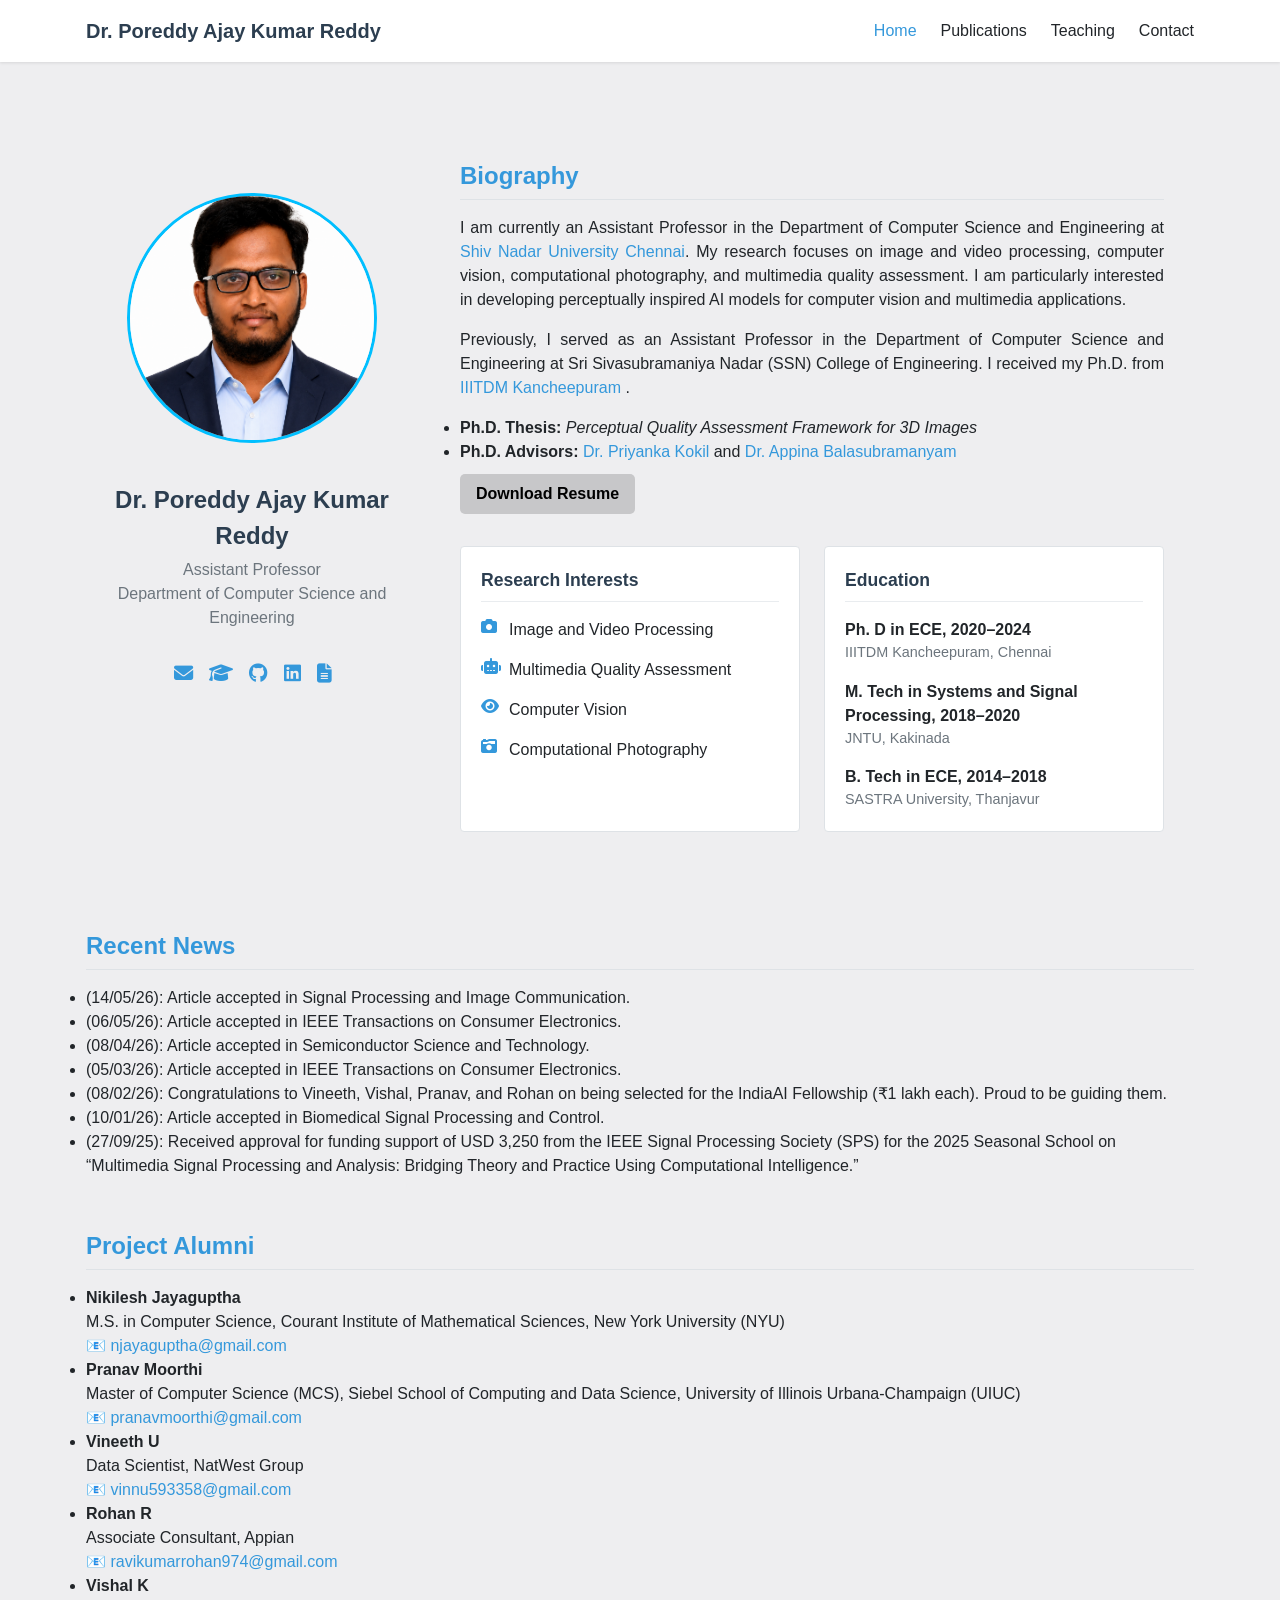
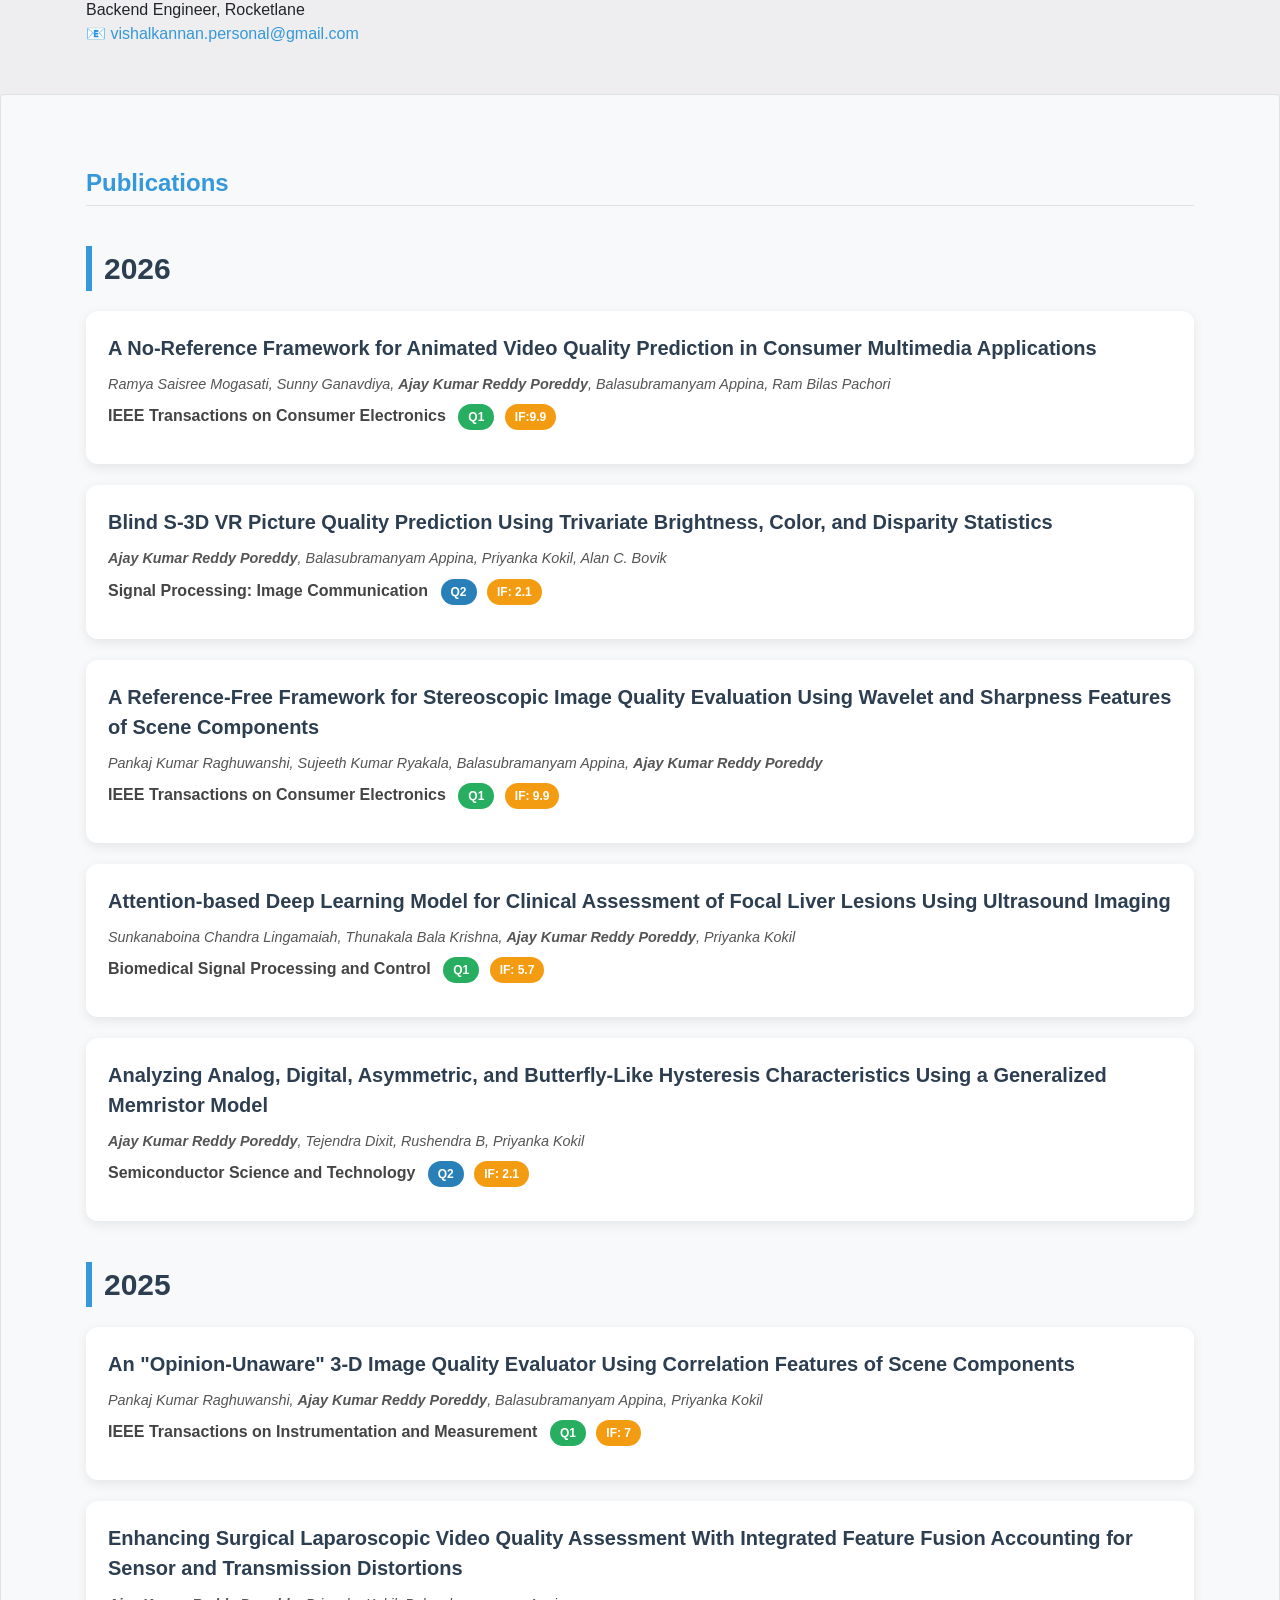
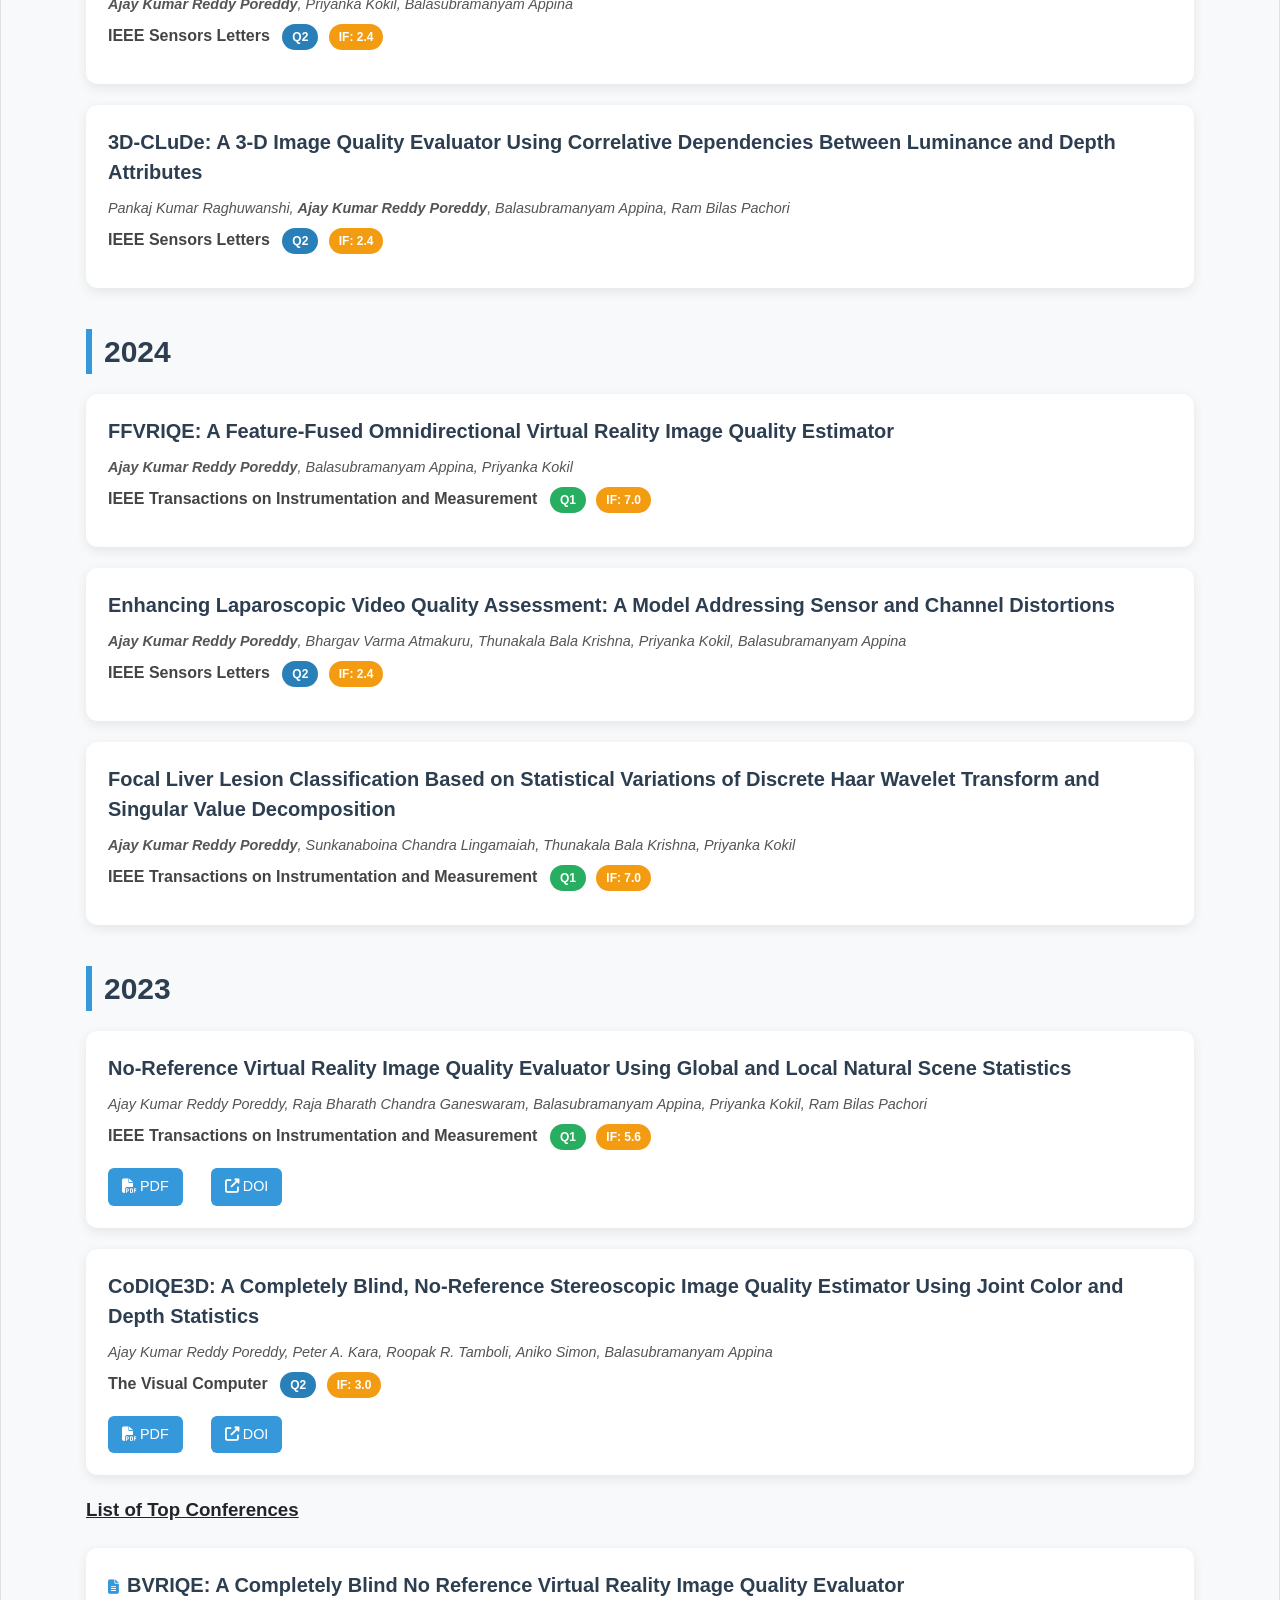
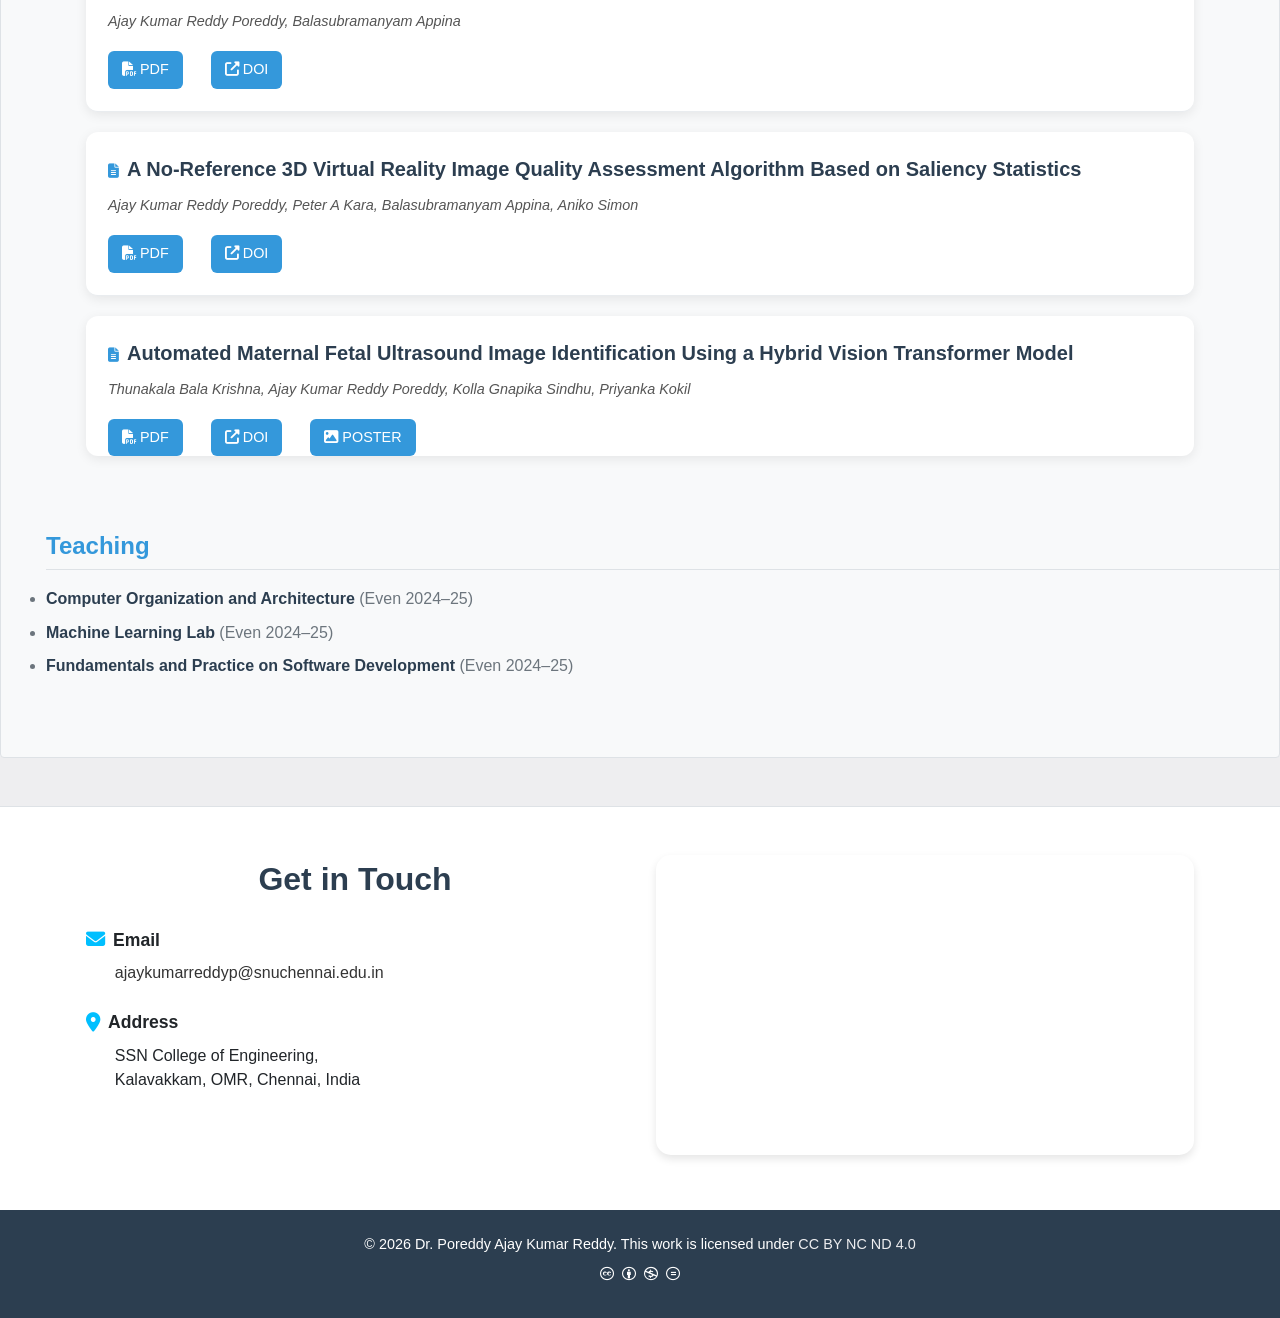
==== commit 9f2b5a85: "Update index.html" ====
--- a/index.html
+++ b/index.html
@@ -1026,7 +1026,7 @@
     </div>
 
     <div class="pub-authors">
-        Ajay Kumar Reddy Poreddy, Balasubramanyam Appina, Priyanka Kokil
+        <strong>Ajay Kumar Reddy Poreddy</strong>, Balasubramanyam Appina, Priyanka Kokil
     </div>
 
     <div class="pub-journal">
@@ -1034,26 +1034,10 @@
 
         <span class="badge-q1">Q1</span>
 
-        <span class="badge-if">IF: 5.6</span>
-
-    </div>
-
-    <div class="pub-links">
-
-        <a href="https://ieeexplore.ieee.org/stamp/stamp.jsp?tp=&arnumber=10542233" class="pub-link">
-            PDF
-        </a>
-
-        <a href="https://www.researchgate.net/publication/381024121_FFVRIQE_A_Feature_Fused_Omnidirectional_Virtual_Reality_Image_Quality_Estimator" class="pub-link">
-            DOI
-        </a>
-
-    </div>
-
-</div>
-
-
-
+        <span class="badge-if">IF: 7.0</span>
+    </div>
+
+</div>
 
 
 <div class="pub-item">
@@ -1063,35 +1047,18 @@
     </div>
 
     <div class="pub-authors">
-        Ajay Kumar Reddy Poreddy, Bhargav Varma Atmakuru, Thunakala Bala Krishna, Priyanka Kokil, Balasubramanyam Appina
+        <strong>Ajay Kumar Reddy Poreddy</strong>, Bhargav Varma Atmakuru, Thunakala Bala Krishna, Priyanka Kokil, Balasubramanyam Appina
     </div>
 
     <div class="pub-journal">
-
         <strong>IEEE Sensors Letters</strong>
 
         <span class="badge-q2">Q2</span>
 
-        <span class="badge-if">IF: 4.2</span>
-
-    </div>
-
-    <div class="pub-links">
-
-        <a href="https://ieeexplore.ieee.org/stamp/stamp.jsp?tp=&arnumber=10440559" class="pub-link">
-            PDF
-        </a>
-
-        <a href="https://www.researchgate.net/publication/378361763_Enhancing_Laparoscopic_Video_Quality_Assessment_A_Model_Addressing_Sensor_and_Channel_Distortions" class="pub-link">
-            DOI
-        </a>
-
-    </div>
-
-</div>
-
-
-
+        <span class="badge-if">IF: 2.4</span>
+    </div>
+
+</div>
 
 
 <div class="pub-item">
@@ -1101,29 +1068,15 @@
     </div>
 
     <div class="pub-authors">
-        Ajay Kumar Reddy Poreddy, Sunkanaboina Chandra Lingamaiah, Thunakala Bala Krishna, Priyanka Kokil
+        <strong>Ajay Kumar Reddy Poreddy</strong>, Sunkanaboina Chandra Lingamaiah, Thunakala Bala Krishna, Priyanka Kokil
     </div>
 
     <div class="pub-journal">
-
         <strong>IEEE Transactions on Instrumentation and Measurement</strong>
 
         <span class="badge-q1">Q1</span>
 
-        <span class="badge-if">IF: 5.6</span>
-
-    </div>
-
-    <div class="pub-links">
-
-        <a href="https://ieeexplore.ieee.org/stamp/stamp.jsp?tp=&arnumber=10577104" class="pub-link">
-            PDF
-        </a>
-
-        <a href="https://www.researchgate.net/publication/381822554_Focal_Liver_Lesion_Classification_Based_on_Statistical_Variations_of_Discrete_Haar_Wavelet_Transform_and_Singular_Value_Decomposition" class="pub-link">
-            DOI
-        </a>
-
+        <span class="badge-if">IF: 7.0</span>
     </div>
 
 </div>
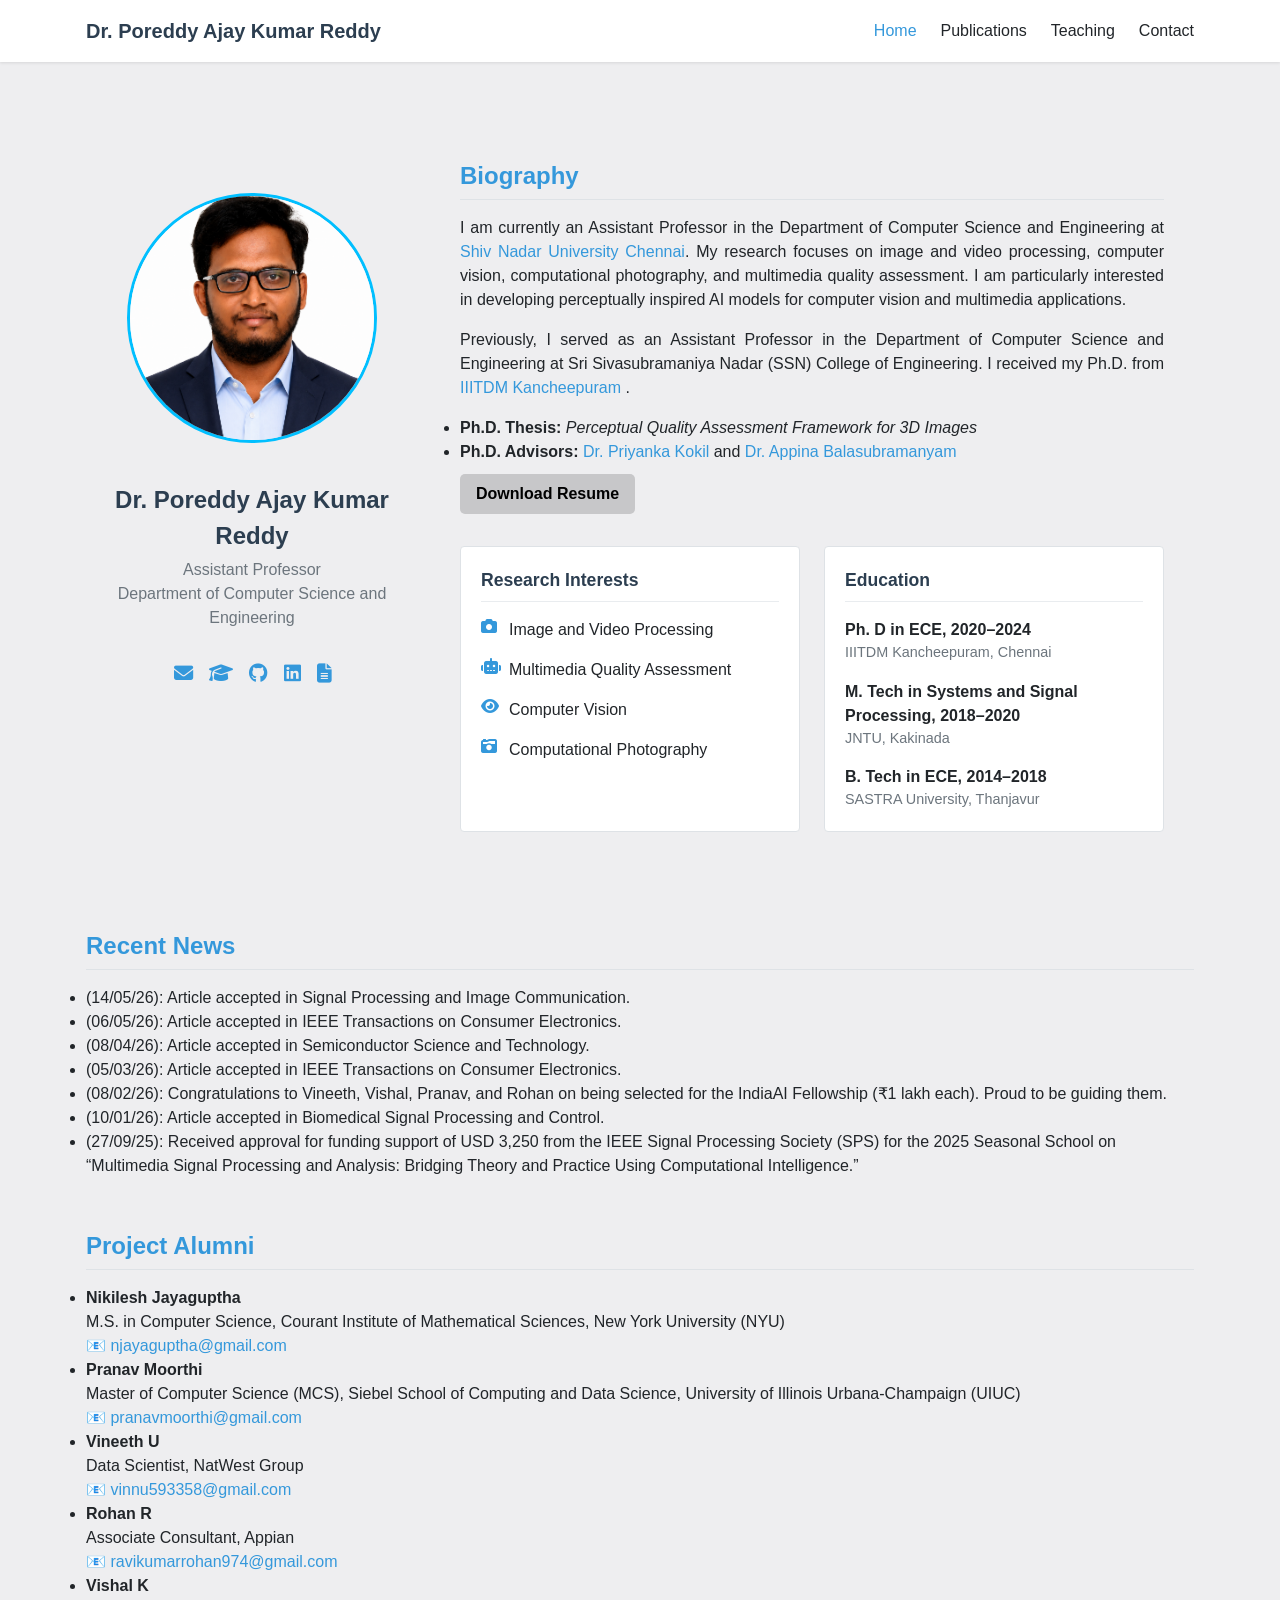
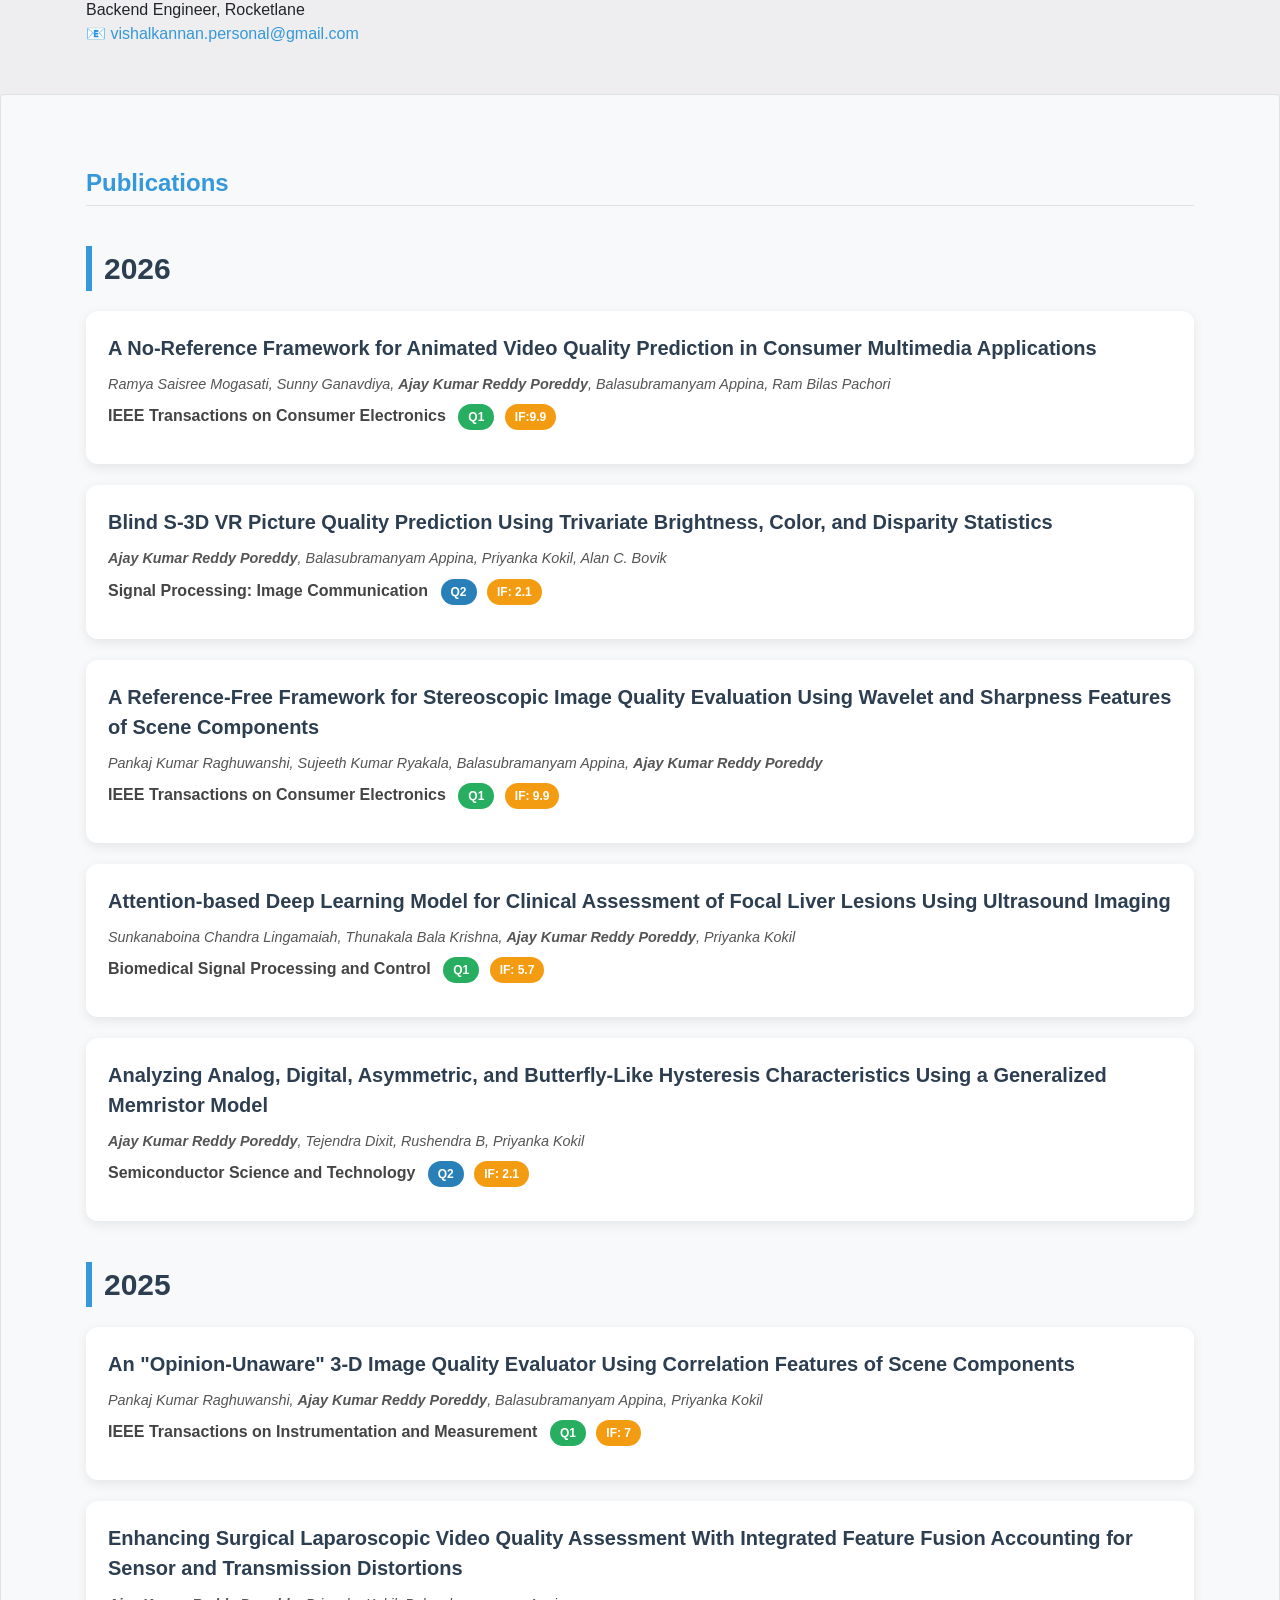
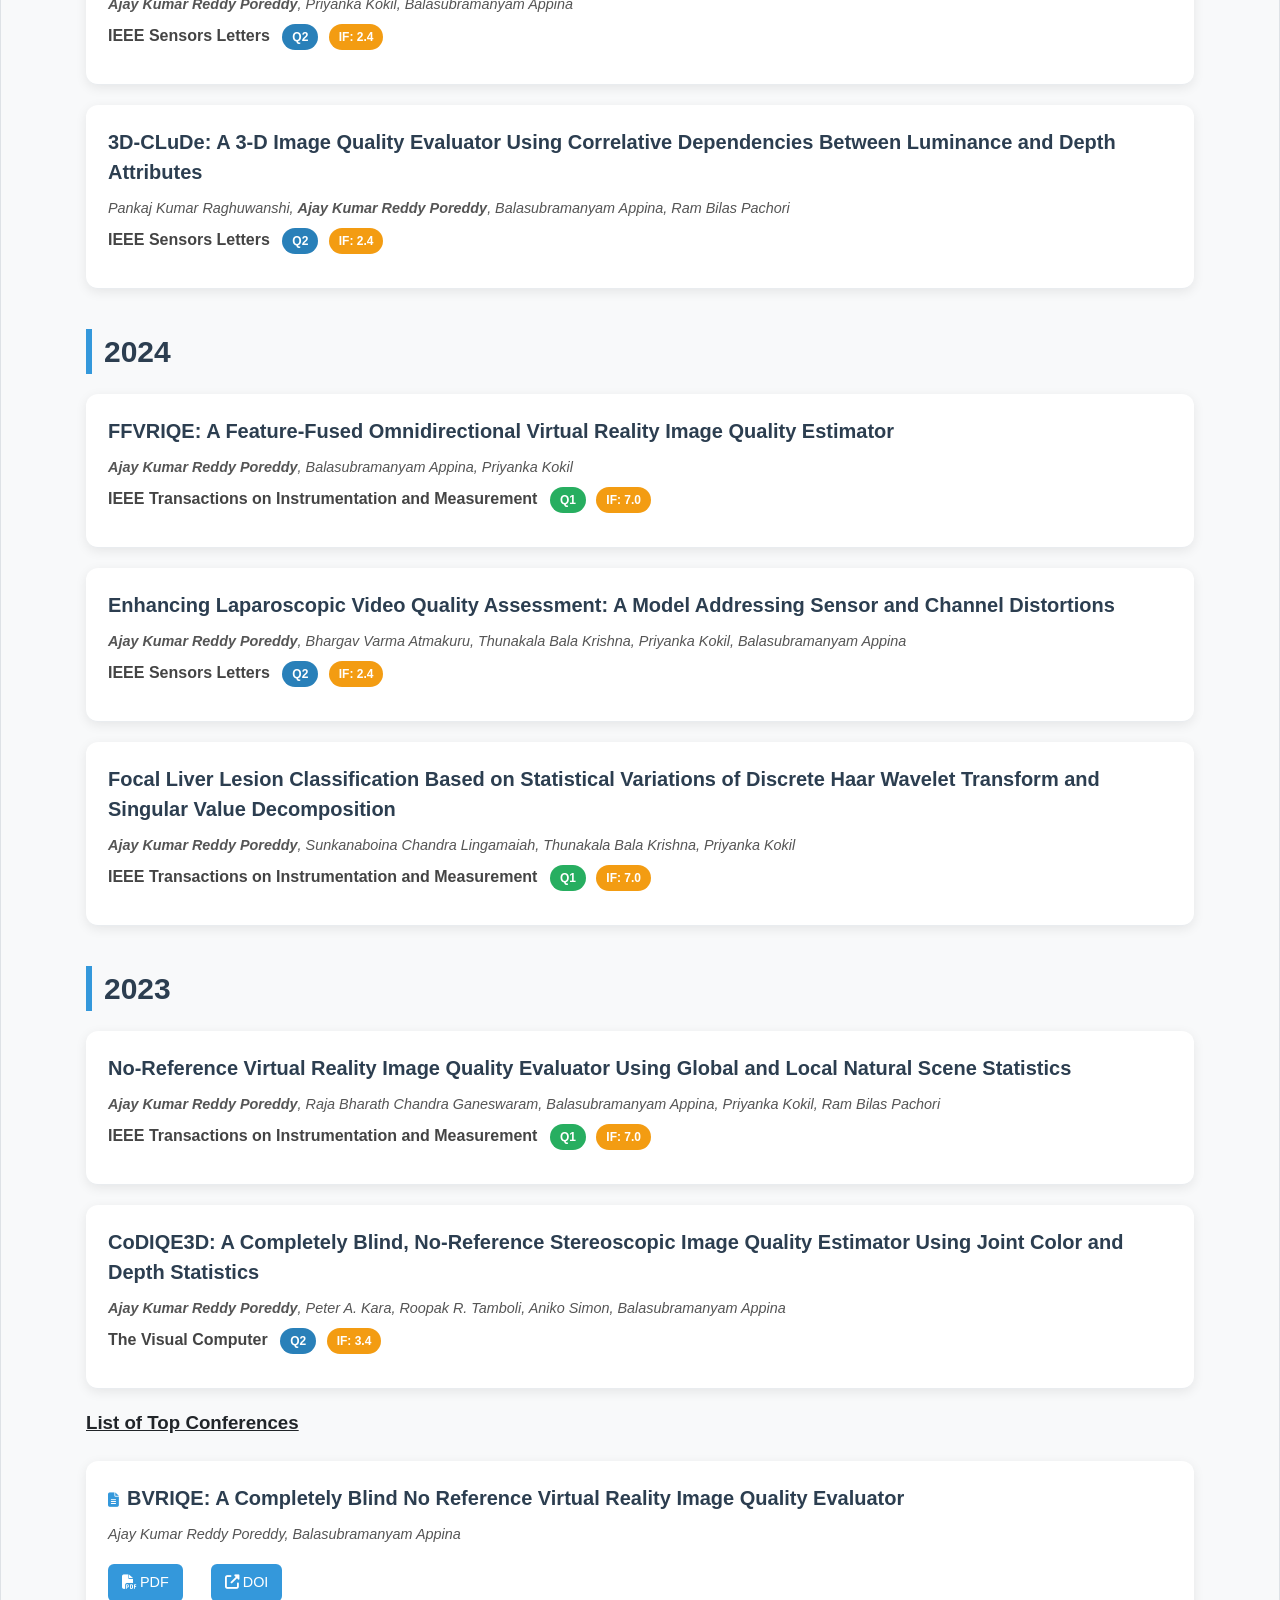
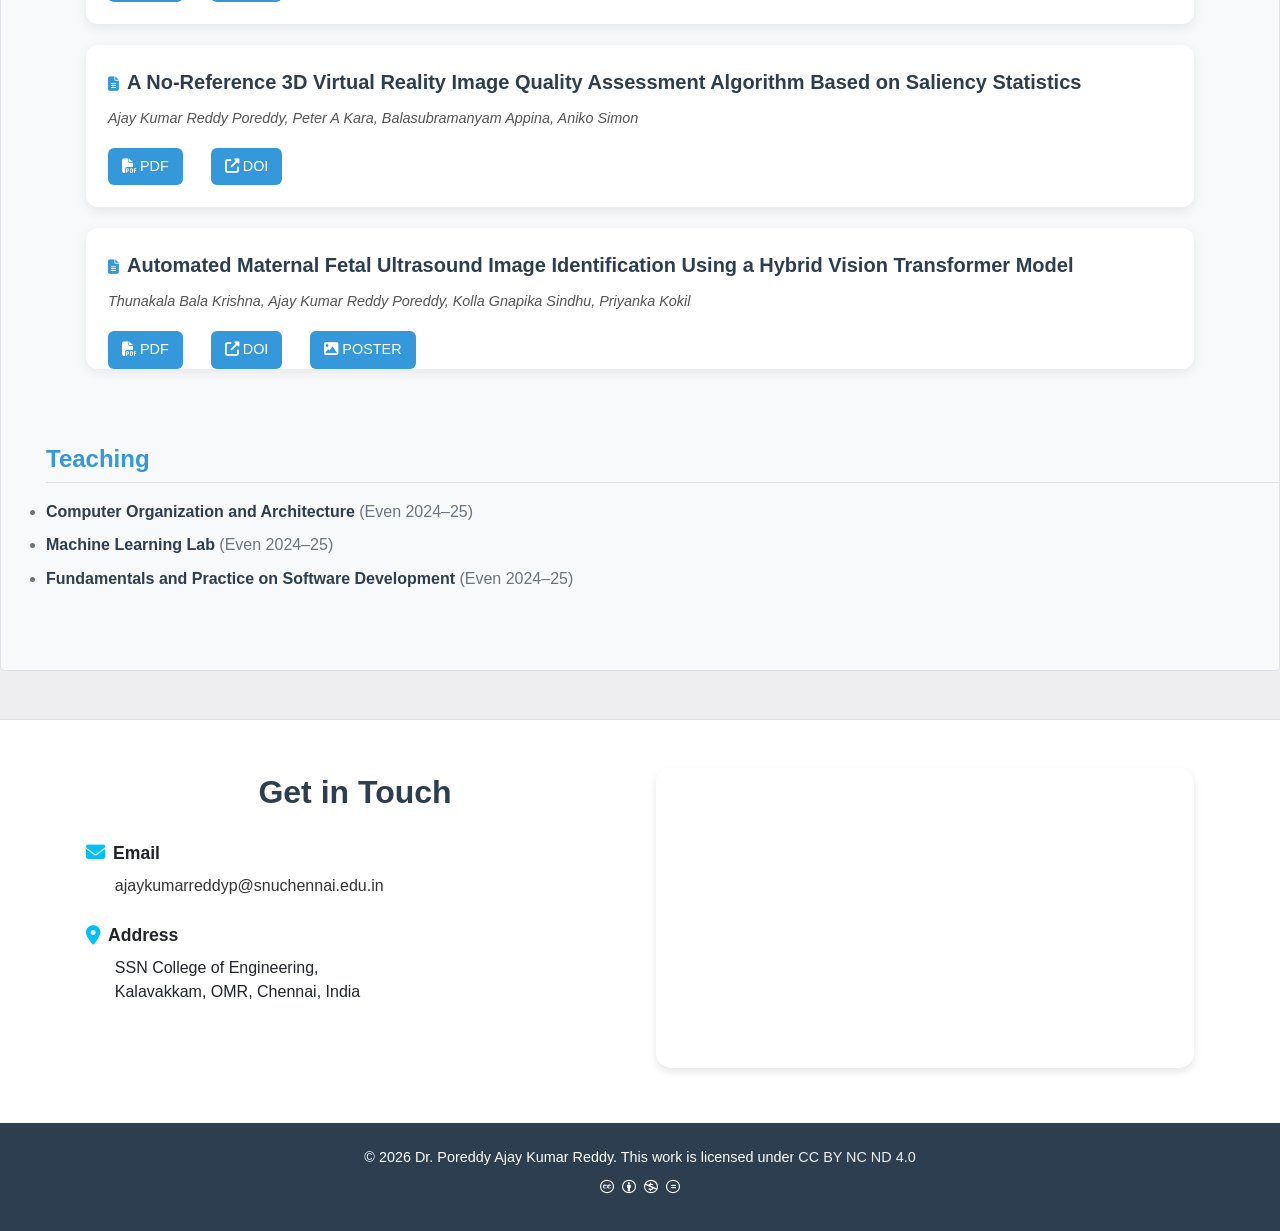
==== commit c3bd2796: "Update index.html" ====
--- a/index.html
+++ b/index.html
@@ -1080,7 +1080,7 @@
     </div>
 
 </div>
-  <!-- ========================= 2023 ========================= -->
+ <!-- ========================= 2023 ========================= -->
 
 <h2 class="year-heading">2023</h2>
 
@@ -1093,30 +1093,19 @@
     </div>
 
     <div class="pub-authors">
-        Ajay Kumar Reddy Poreddy, Raja Bharath Chandra Ganeswaram,
+        <strong>Ajay Kumar Reddy Poreddy</strong>, Raja Bharath Chandra Ganeswaram,
         Balasubramanyam Appina, Priyanka Kokil, Ram Bilas Pachori
     </div>
 
     <div class="pub-journal">
         <strong>IEEE Transactions on Instrumentation and Measurement</strong>
+
         <span class="badge-q1">Q1</span>
-        <span class="badge-if">IF: 5.6</span>
-    </div>
-
-    <div class="pub-links">
-
-        <a href="https://ieeexplore.ieee.org/stamp/stamp.jsp?tp=&arnumber=10285499" class="pub-link">
-            <i class="fas fa-file-pdf"></i> PDF
-        </a>
-
-        <a href="https://www.researchgate.net/publication/374720066_No-Reference_Virtual_Reality_Image_Quality_Evaluator_Using_Global_and_Local_Natural_Scene_Statistics" class="pub-link">
-            <i class="fas fa-external-link-alt"></i> DOI
-        </a>
-
-    </div>
-
-</div>
-
+
+        <span class="badge-if">IF: 7.0</span>
+    </div>
+
+</div>
 
 
 <!-- Publication 2 -->
@@ -1128,7 +1117,7 @@
     </div>
 
     <div class="pub-authors">
-        Ajay Kumar Reddy Poreddy,
+        <strong>Ajay Kumar Reddy Poreddy</strong>,
         Peter A. Kara,
         Roopak R. Tamboli,
         Aniko Simon,
@@ -1137,20 +1126,10 @@
 
     <div class="pub-journal">
         <strong>The Visual Computer</strong>
+
         <span class="badge-q2">Q2</span>
-        <span class="badge-if">IF: 3.0</span>
-    </div>
-
-    <div class="pub-links">
-
-        <a href="Pub_3.pdf" class="pub-link">
-            <i class="fas fa-file-pdf"></i> PDF
-        </a>
-
-        <a href="https://www.researchgate.net/publication/366865502_CoDIQE3D_A_completely_blind_no-reference_stereoscopic_image_quality_estimator_using_joint_color_and_depth_statistics" class="pub-link">
-            <i class="fas fa-external-link-alt"></i> DOI
-        </a>
-
+
+        <span class="badge-if">IF: 3.4</span>
     </div>
 
 </div>
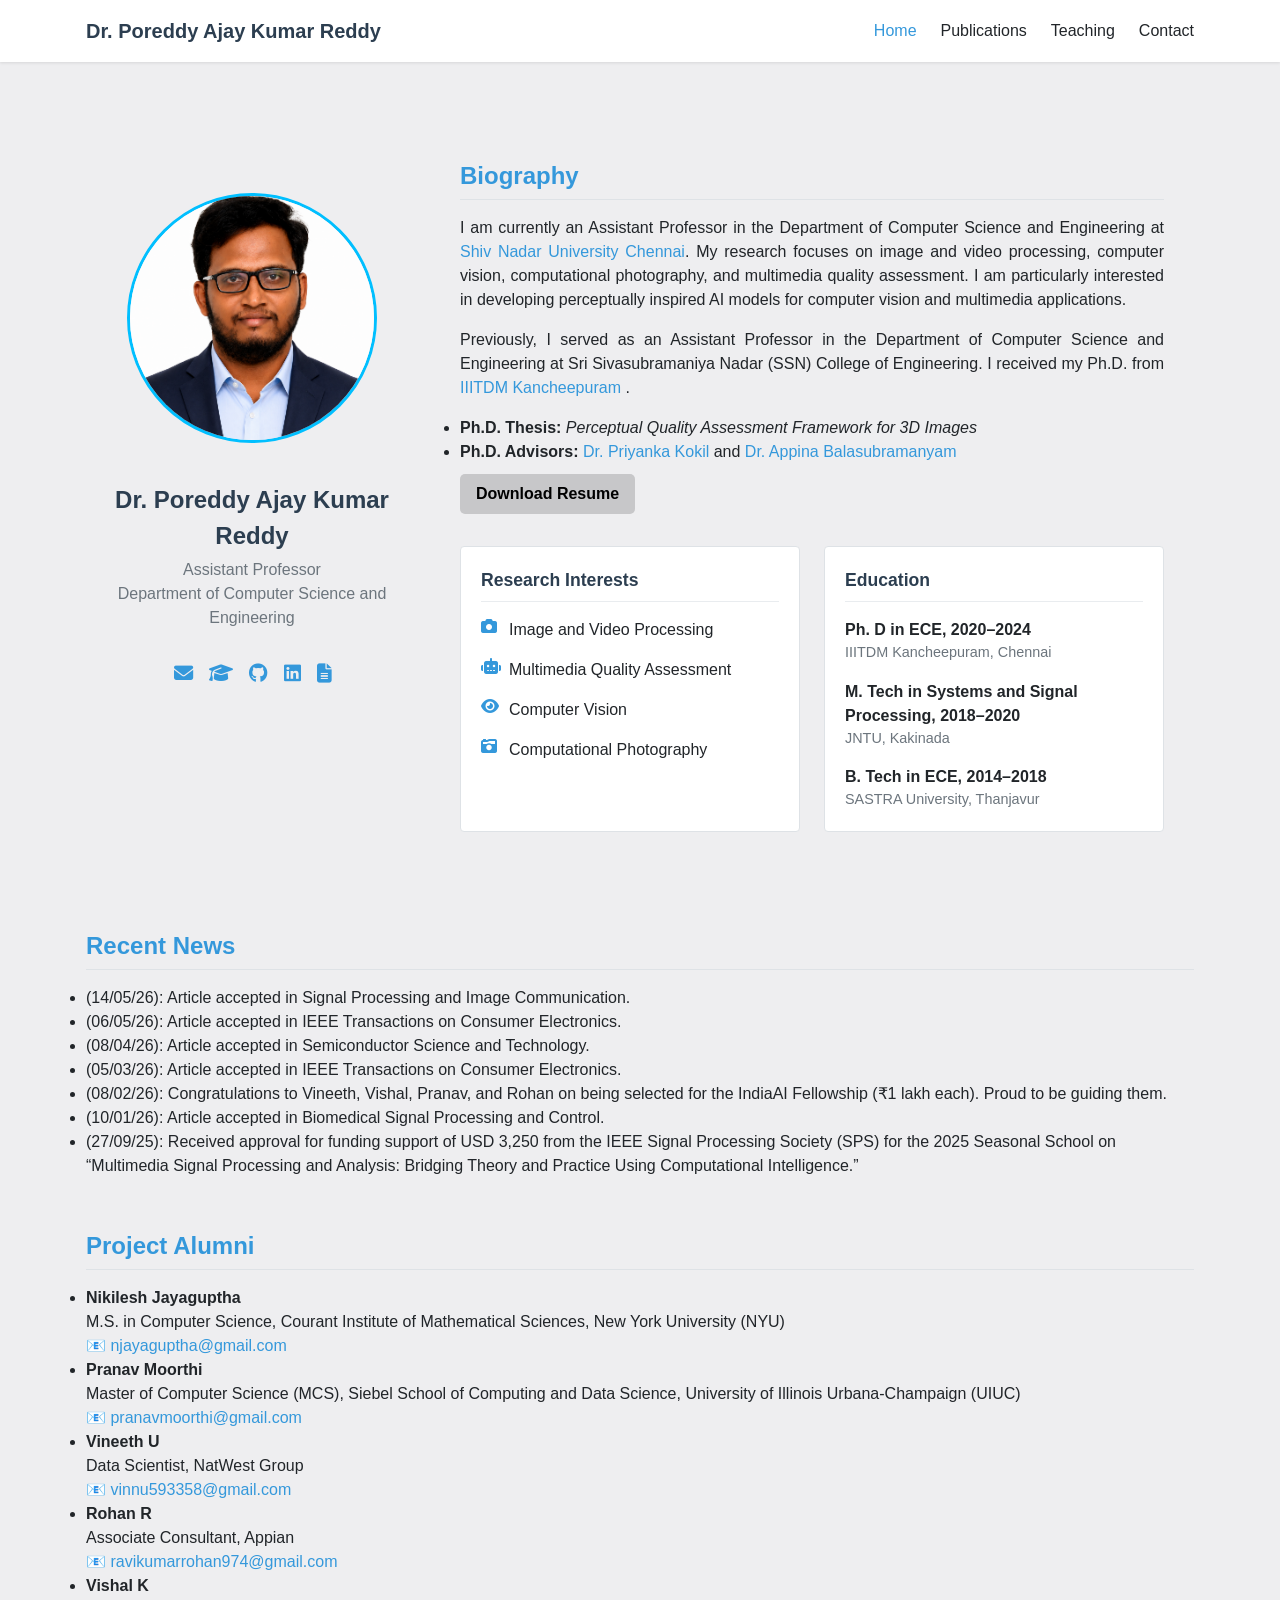
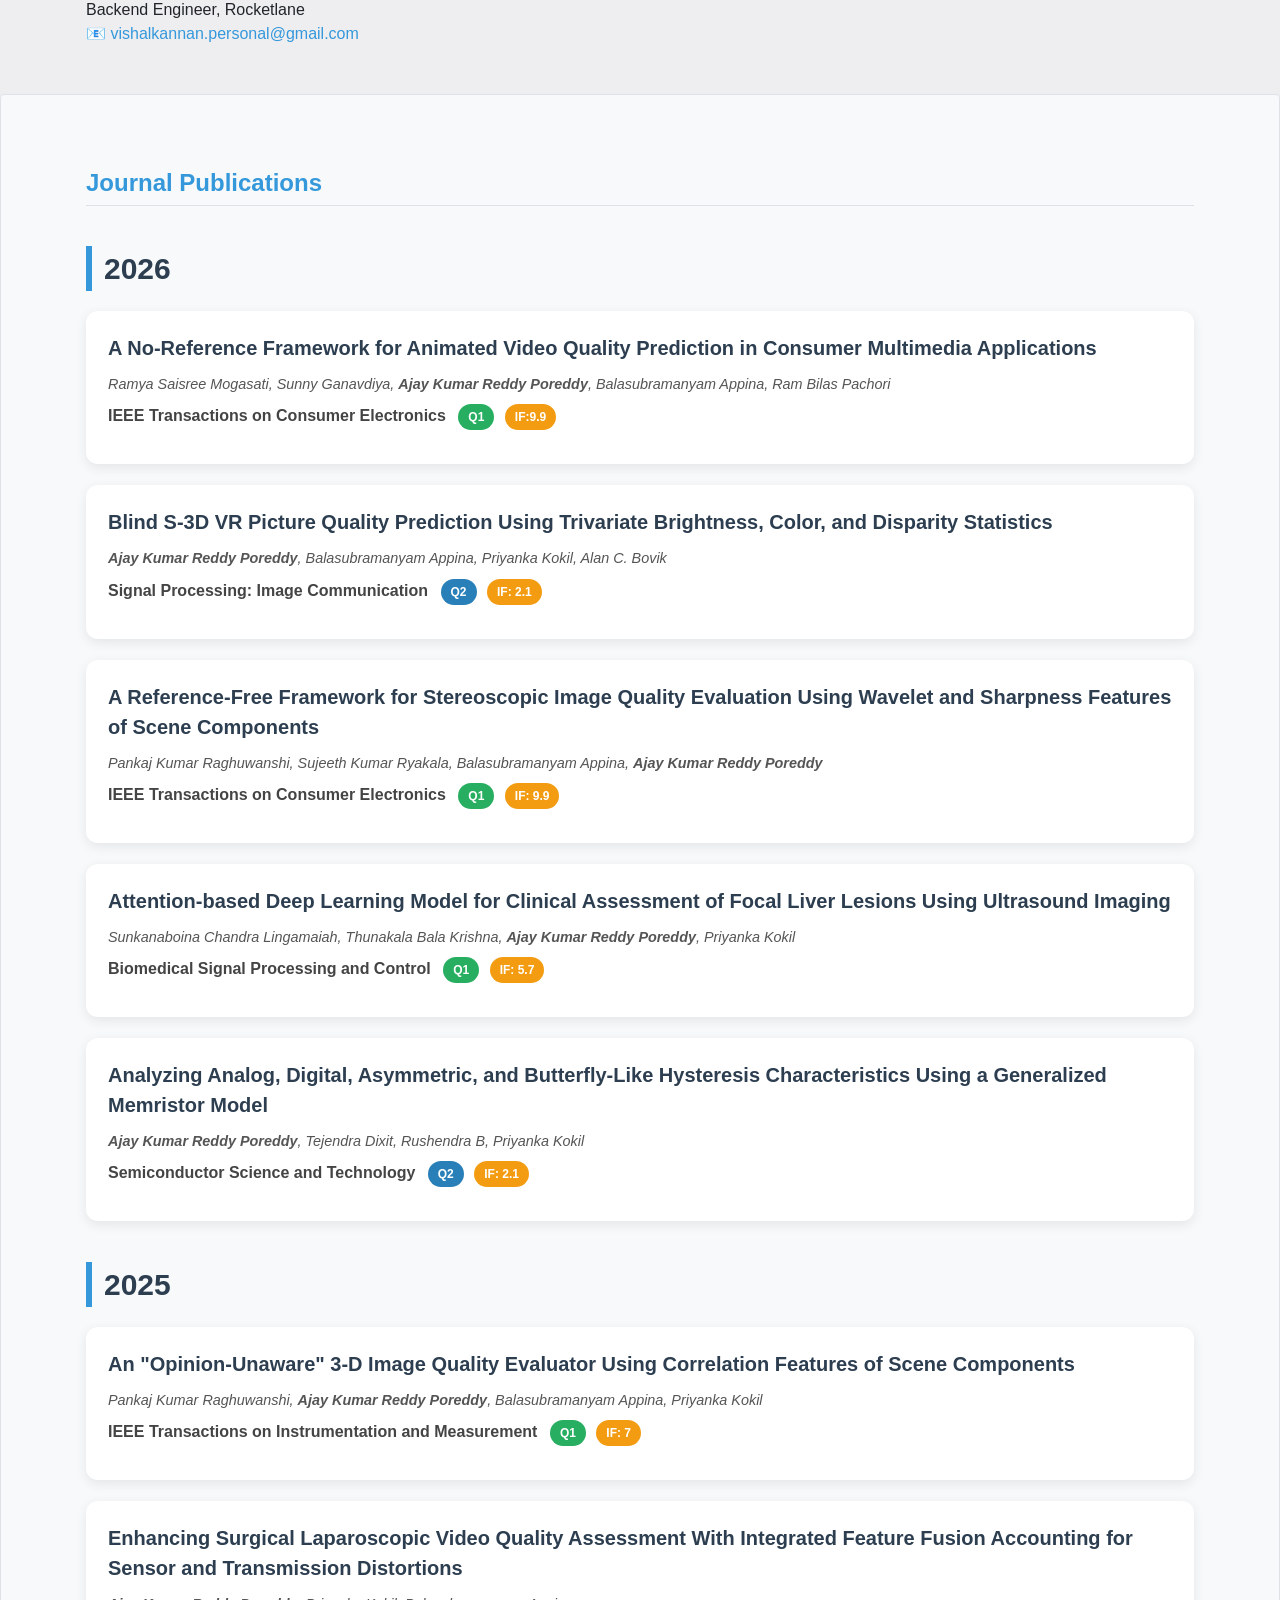
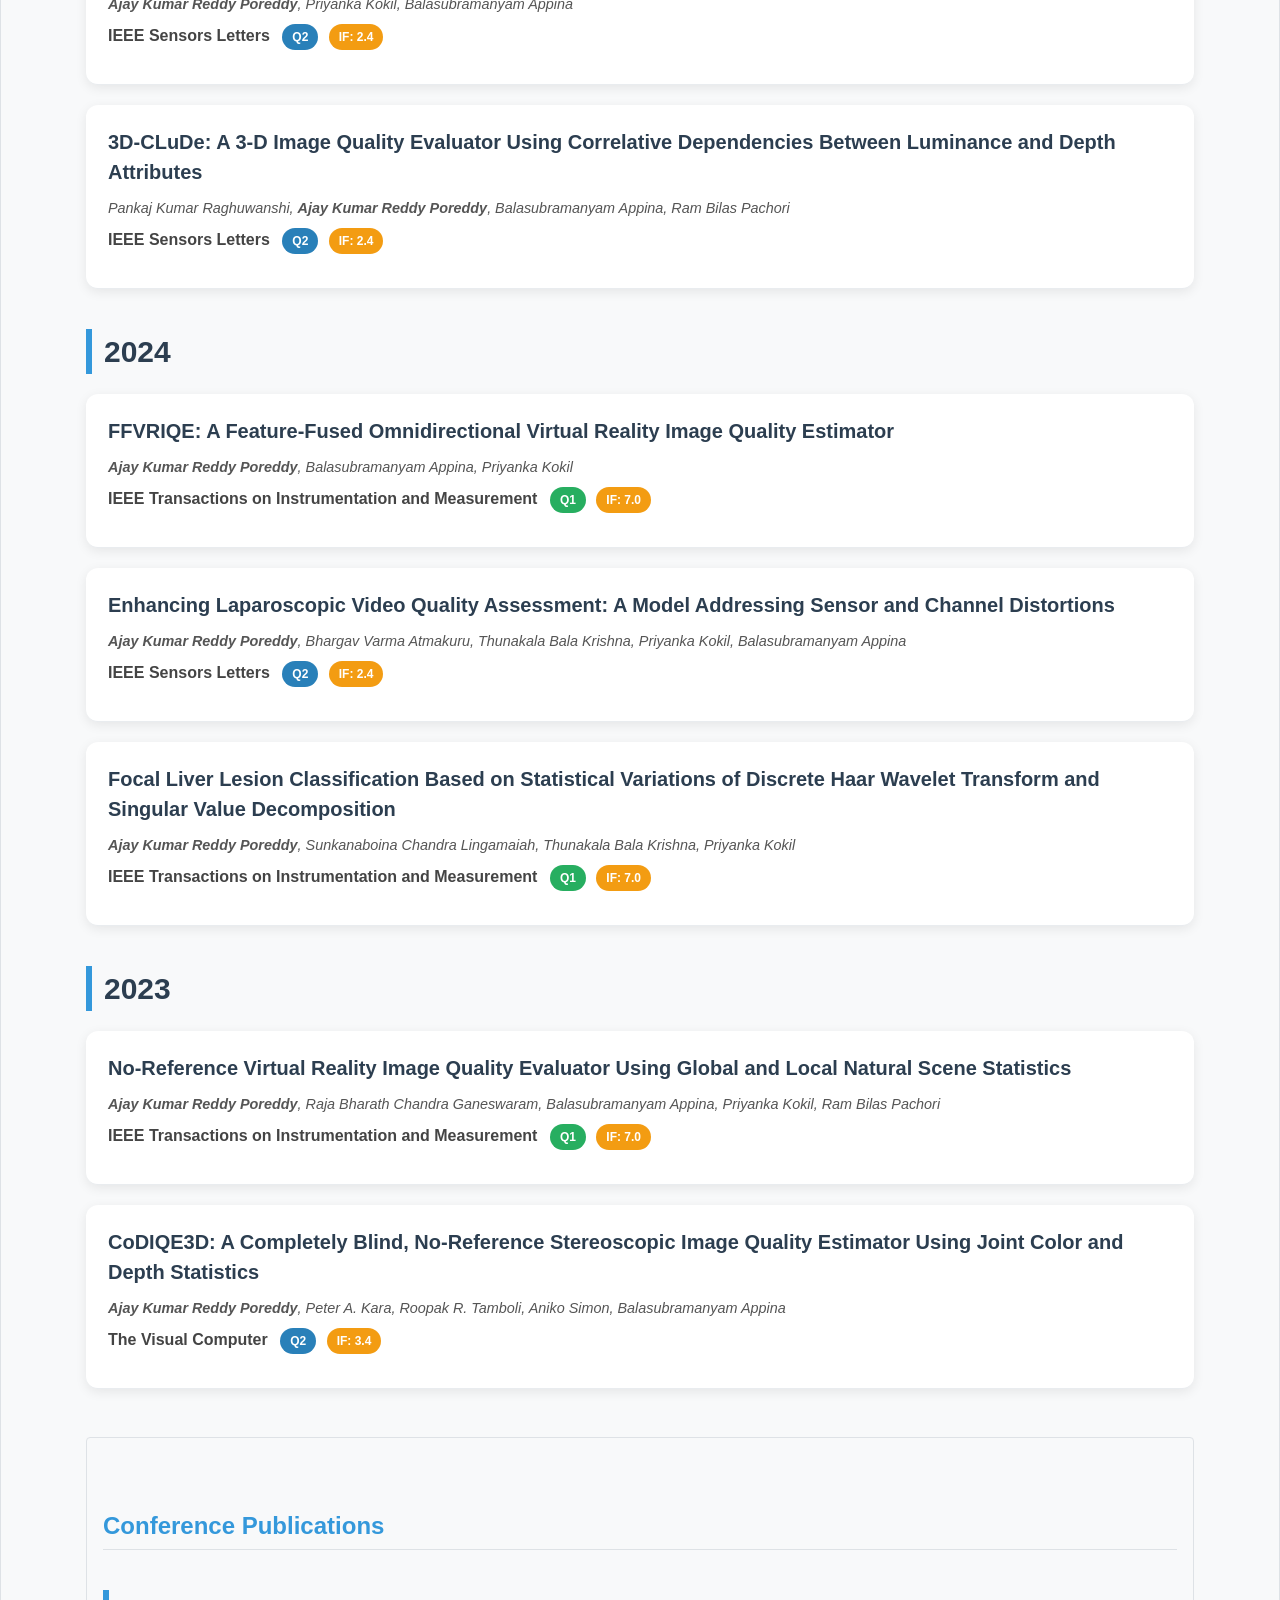
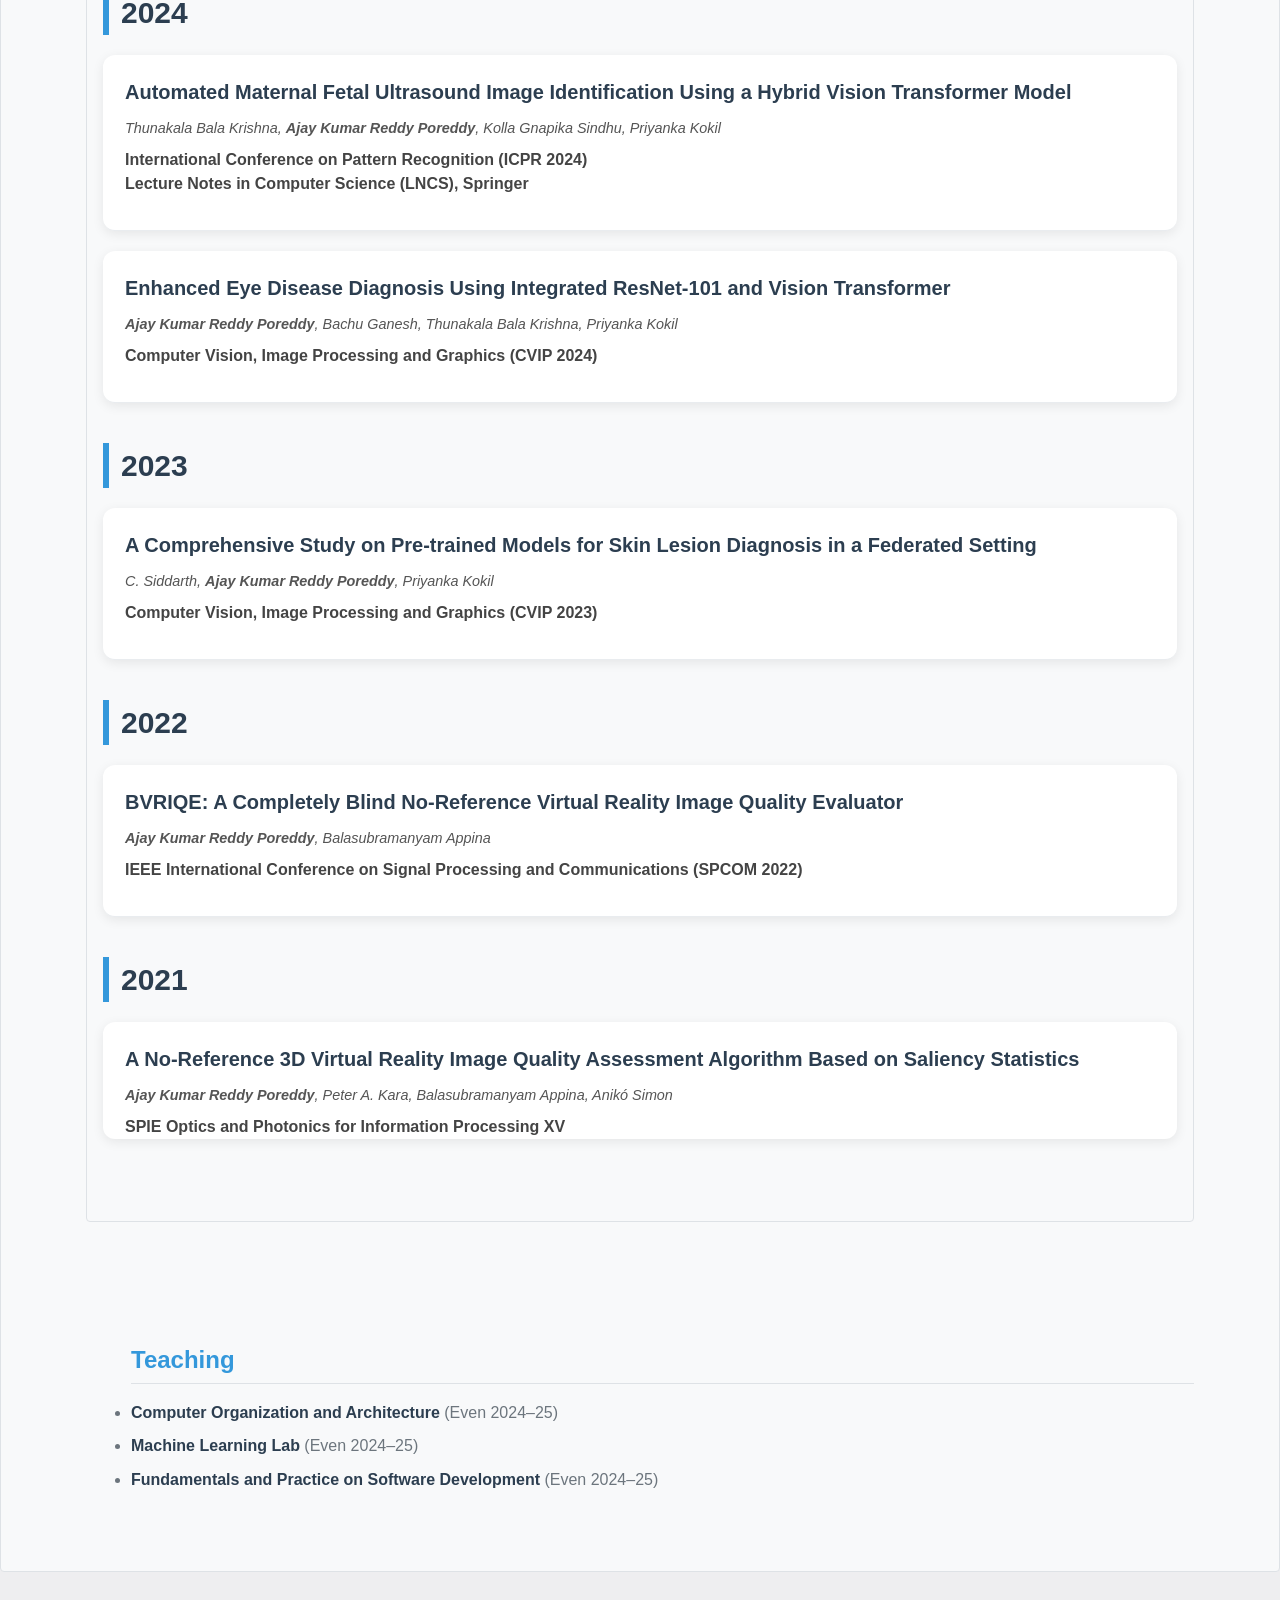
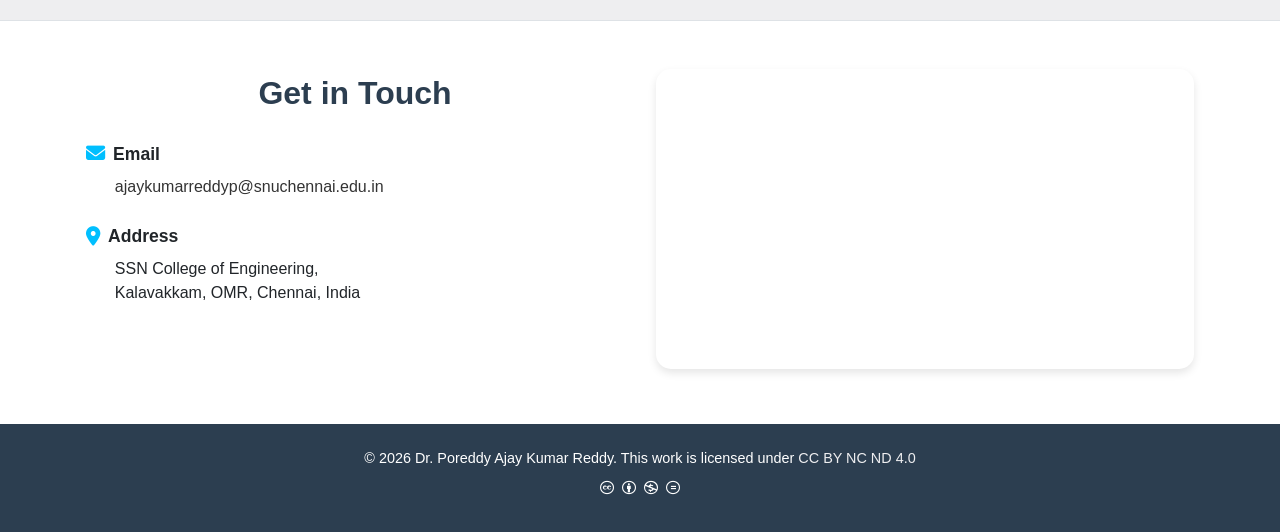
==== commit 07e48c53: "Update index.html" ====
--- a/index.html
+++ b/index.html
@@ -834,7 +834,7 @@
 
 <div class="container">
 
-<h2 class="section-title">Publications</h2>
+<h2 class="section-title">Journal Publications</h2>
 
 
 <h2 class="year-heading">
@@ -1133,69 +1133,117 @@
     </div>
 
 </div>
-        <h3><u>List of Top Conferences</u></h3>
-        <br>
-          <!-- Conference Publication 1 -->
-          <div class="pub-item">
-            <div class="pub-title">
-              <i class="fas fa-file-alt"></i>
-              BVRIQE: A Completely Blind No Reference Virtual Reality Image Quality Evaluator
-            </div>
-            <div class="pub-authors">
-              Ajay Kumar Reddy Poreddy, Balasubramanyam Appina
-            </div>
-            <div class="pub-links">
-              <a href="https://ieeexplore.ieee.org/stamp/stamp.jsp?tp=&arnumber=9840855" class="pub-link" target="_blank">
-                <i class="fas fa-file-pdf"></i> PDF
-              </a>
-              <a href="https://www.researchgate.net/publication/362494831_BVRIQE_A_Completely_Blind_No_Reference_Virtual_Reality_Image_Quality_Evaluator" class="pub-link" target="_blank">
-                <i class="fas fa-external-link-alt"></i> DOI
-              </a>
-            </div>
-          </div>
-        
-          <!-- Conference Publication 2 -->
-          <div class="pub-item">
-            <div class="pub-title">
-              <i class="fas fa-file-alt"></i>
-              A No-Reference 3D Virtual Reality Image Quality Assessment Algorithm Based on Saliency Statistics
-            </div>
-            <div class="pub-authors">
-              Ajay Kumar Reddy Poreddy, Peter A Kara, Balasubramanyam Appina, Aniko Simon
-            </div>
-            <div class="pub-links">
-              <a href="https://eprints.kingston.ac.uk/id/eprint/50360/1/Kara-P-50360-AAM.pdf" class="pub-link" target="_blank">
-                <i class="fas fa-file-pdf"></i> PDF
-              </a>
-              <a href="https://www.researchgate.net/publication/353630193_A_no-reference_3D_virtual_reality_image_quality_assessment_algorithm_based_on_saliency_statistics" class="pub-link" target="_blank">
-                <i class="fas fa-external-link-alt"></i> DOI
-              </a>
-            </div>
-          </div>
-        
-          <!-- Conference Publication 3 -->
-          <div class="pub-item">
-            <div class="pub-title">
-              <i class="fas fa-file-alt"></i>
-              Automated Maternal Fetal Ultrasound Image Identification Using a Hybrid Vision Transformer Model
-            </div>
-            <div class="pub-authors">
-              Thunakala Bala Krishna, Ajay Kumar Reddy Poreddy, Kolla Gnapika Sindhu, Priyanka Kokil
-            </div>
-            <div class="pub-links">
-              <a href="ICPR_paper.pdf" class="pub-link" target="_blank">
-                <i class="fas fa-file-pdf"></i> PDF
-              </a>
-              <a href="https://www.researchgate.net/publication/386377897_Automated_Maternal_Fetal_Ultrasound_Image_Identification_Using_a_Hybrid_Vision_Transformer_Model?_tp=eyJjb250ZXh0Ijp7ImZpcnN0UGFnZSI6Il9kaXJlY3QiLCJwYWdlIjoicHJvZmlsZSJ9fQ" class="pub-link" target="_blank">
-                <i class="fas fa-external-link-alt"></i> DOI
-              </a>
-              <a href="Poster_1203.pdf" class="pub-link" target="_blank">
-                <i class="fas fa-image"></i> POSTER
-              </a>
-            </div>
-          </div>
-        
-    </div>
+   <!-- ========================= CONFERENCE PUBLICATIONS ========================= -->
+
+<section id="conference-publications" class="publications">
+
+<div class="container">
+
+<h2 class="section-title">Conference Publications</h2>
+
+<!-- ========================= 2024 ========================= -->
+
+<h2 class="year-heading">2024</h2>
+
+<div class="pub-item">
+
+    <div class="pub-title">
+        Automated Maternal Fetal Ultrasound Image Identification Using a Hybrid Vision Transformer Model
+    </div>
+
+    <div class="pub-authors">
+        Thunakala Bala Krishna, <strong>Ajay Kumar Reddy Poreddy</strong>, Kolla Gnapika Sindhu, Priyanka Kokil
+    </div>
+
+    <div class="pub-journal">
+        <strong>International Conference on Pattern Recognition (ICPR 2024)</strong><br>
+        Lecture Notes in Computer Science (LNCS), Springer
+    </div>
+
+</div>
+
+<div class="pub-item">
+
+    <div class="pub-title">
+        Enhanced Eye Disease Diagnosis Using Integrated ResNet-101 and Vision Transformer
+    </div>
+
+    <div class="pub-authors">
+        <strong>Ajay Kumar Reddy Poreddy</strong>, Bachu Ganesh, Thunakala Bala Krishna, Priyanka Kokil
+    </div>
+
+    <div class="pub-journal">
+        <strong>Computer Vision, Image Processing and Graphics (CVIP 2024)</strong>
+    </div>
+
+</div>
+
+
+<!-- ========================= 2023 ========================= -->
+
+<h2 class="year-heading">2023</h2>
+
+<div class="pub-item">
+
+    <div class="pub-title">
+        A Comprehensive Study on Pre-trained Models for Skin Lesion Diagnosis in a Federated Setting
+    </div>
+
+    <div class="pub-authors">
+        C. Siddarth, <strong>Ajay Kumar Reddy Poreddy</strong>, Priyanka Kokil
+    </div>
+
+    <div class="pub-journal">
+        <strong>Computer Vision, Image Processing and Graphics (CVIP 2023)</strong>
+    </div>
+
+</div>
+
+
+<!-- ========================= 2022 ========================= -->
+
+<h2 class="year-heading">2022</h2>
+
+<div class="pub-item">
+
+    <div class="pub-title">
+        BVRIQE: A Completely Blind No-Reference Virtual Reality Image Quality Evaluator
+    </div>
+
+    <div class="pub-authors">
+        <strong>Ajay Kumar Reddy Poreddy</strong>, Balasubramanyam Appina
+    </div>
+
+    <div class="pub-journal">
+        <strong>IEEE International Conference on Signal Processing and Communications (SPCOM 2022)</strong>
+    </div>
+
+</div>
+
+
+<!-- ========================= 2021 ========================= -->
+
+<h2 class="year-heading">2021</h2>
+
+<div class="pub-item">
+
+    <div class="pub-title">
+        A No-Reference 3D Virtual Reality Image Quality Assessment Algorithm Based on Saliency Statistics
+    </div>
+
+    <div class="pub-authors">
+        <strong>Ajay Kumar Reddy Poreddy</strong>, Peter A. Kara, Balasubramanyam Appina, Anikó Simon
+    </div>
+
+    <div class="pub-journal">
+        <strong>SPIE Optics and Photonics for Information Processing XV</strong>
+    </div>
+
+</div>
+
+</div>
+
+</section>
  <section class="teaching" id="teaching">
     <br><br><br>
     <h2 class="section-title" style="margin-left: 45px;">Teaching</h2>
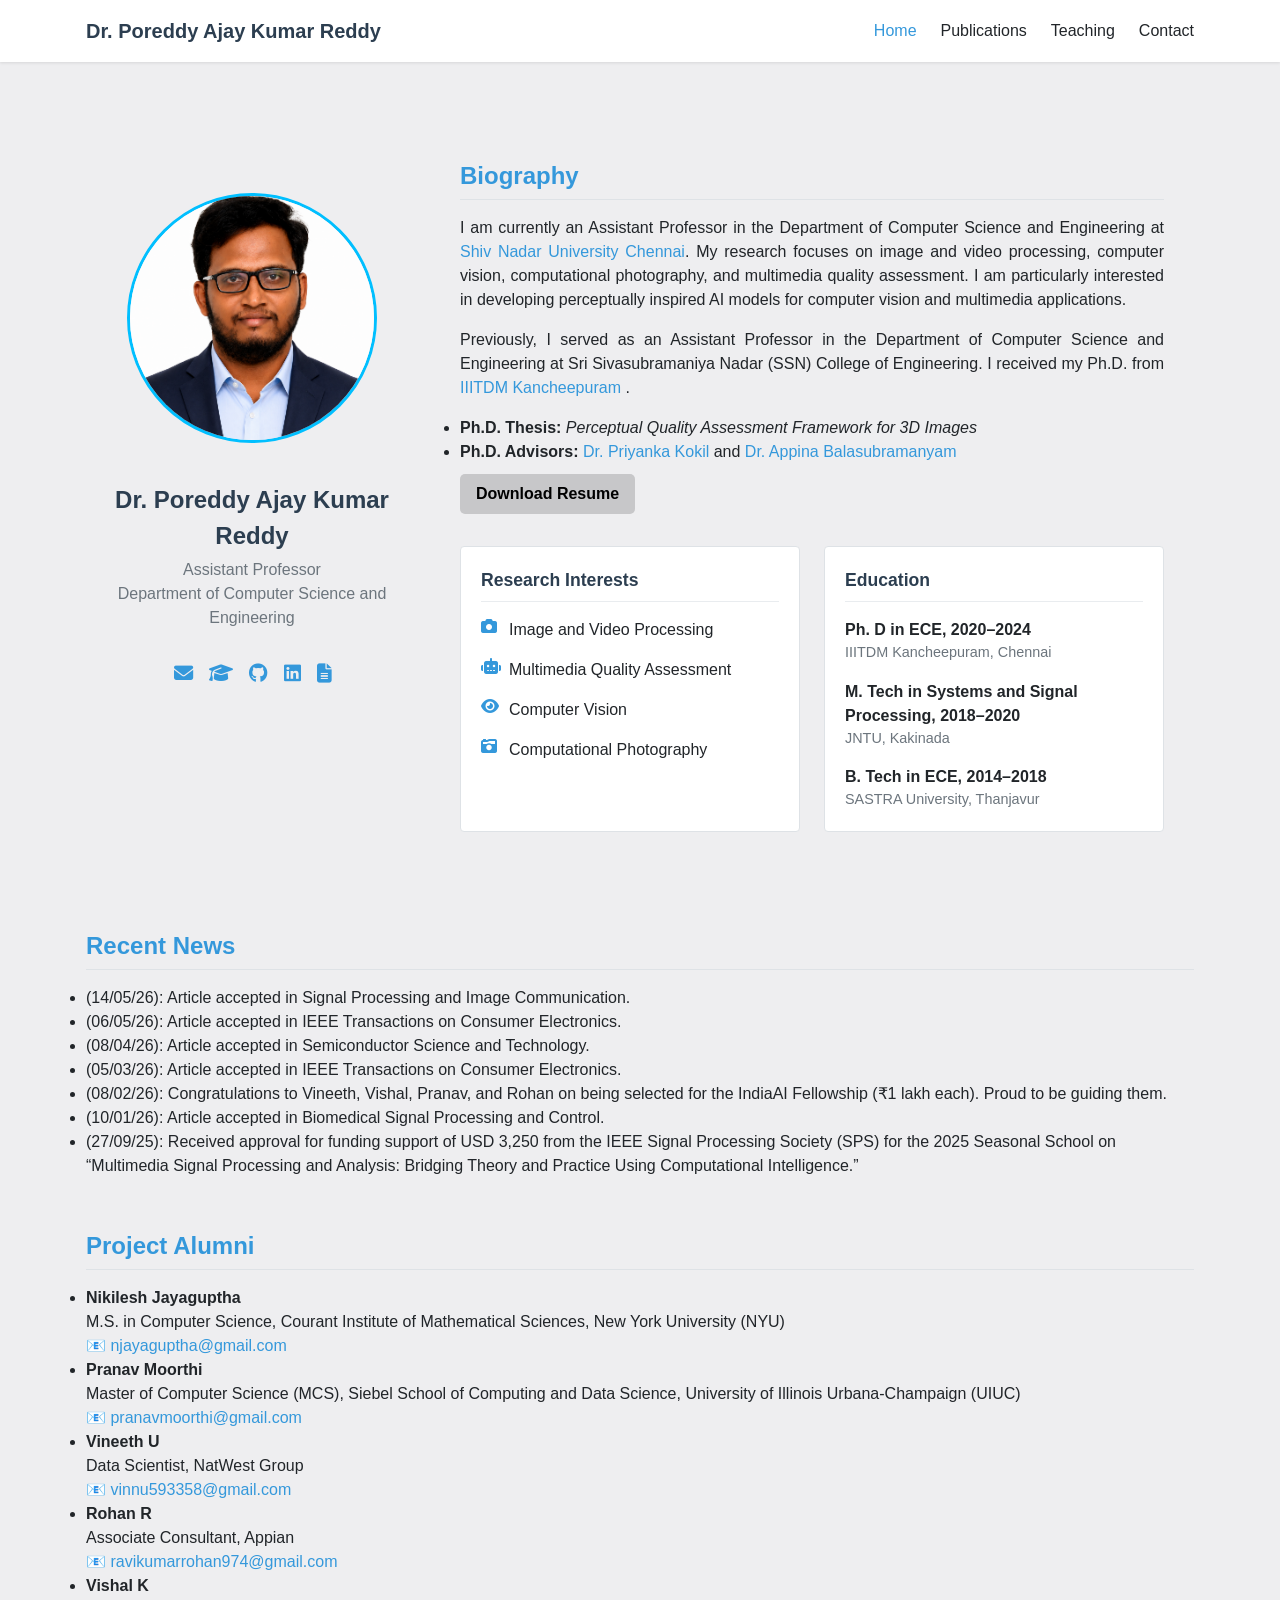
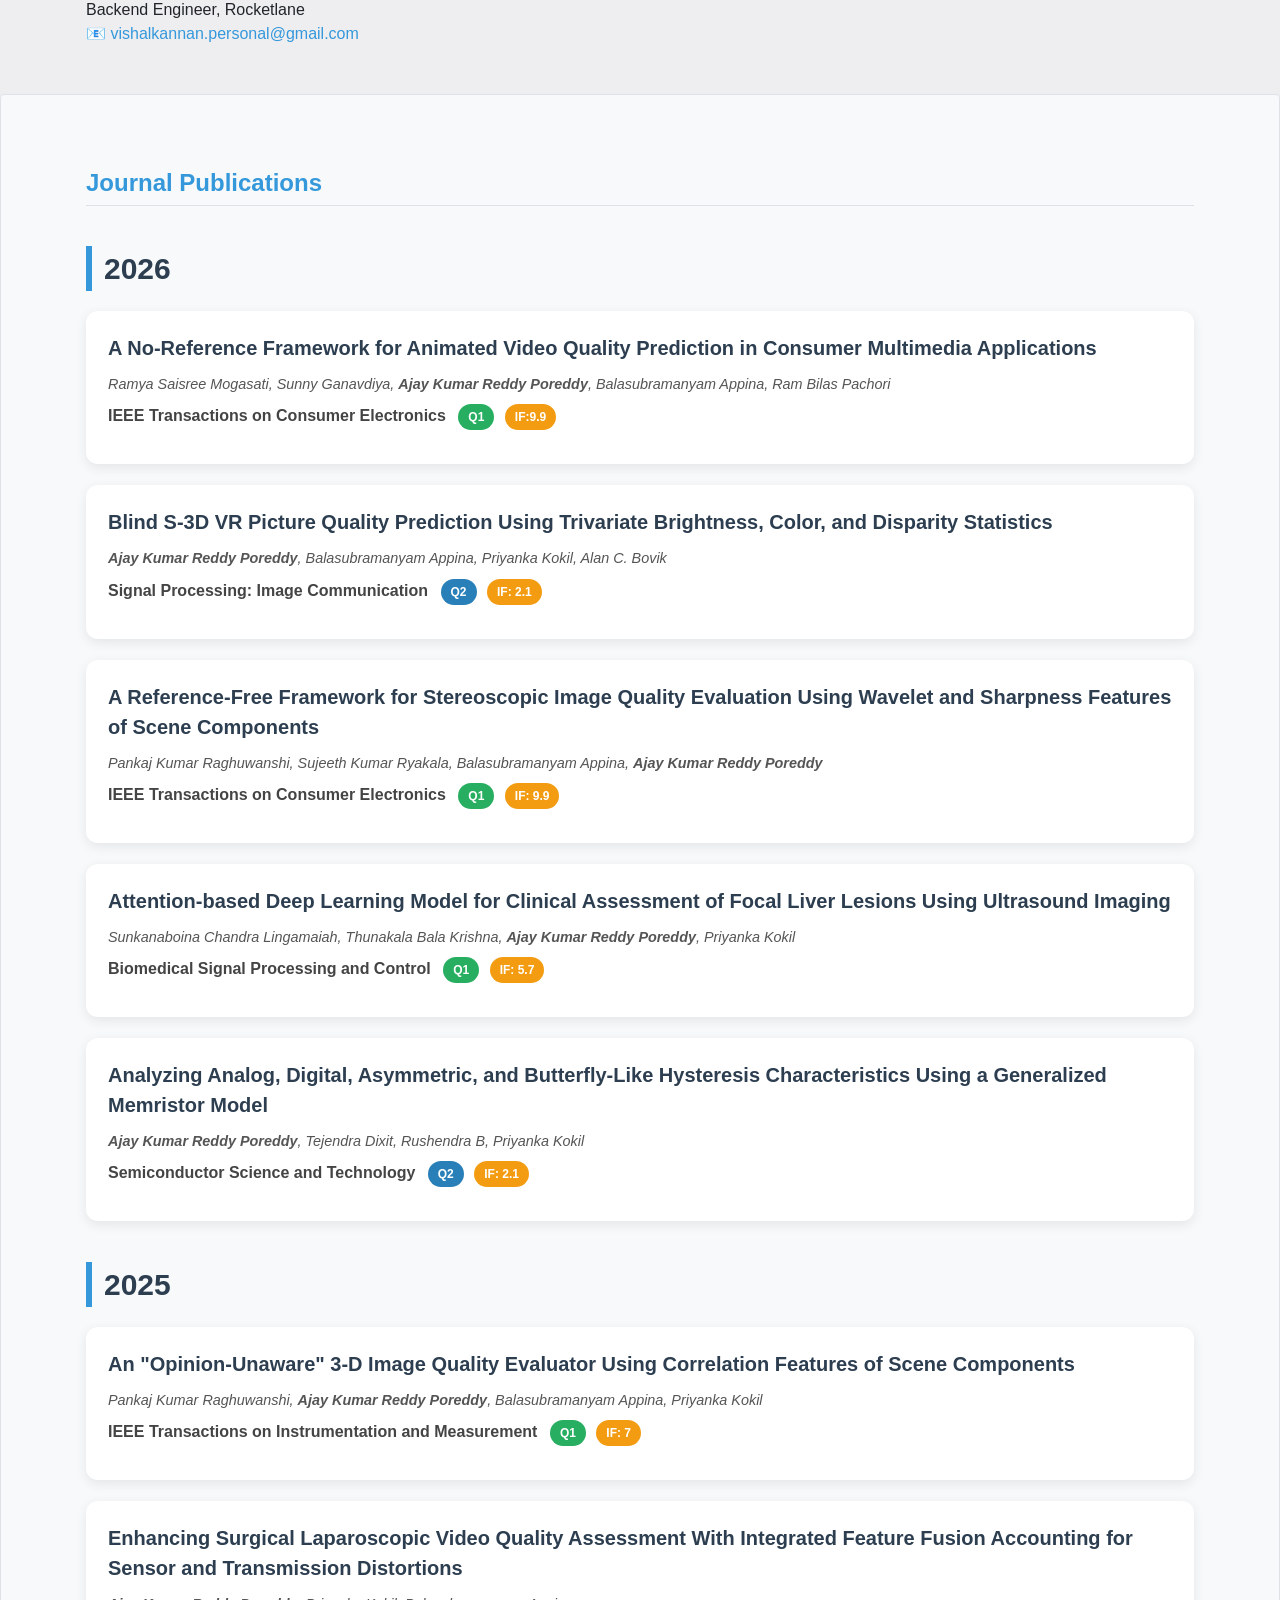
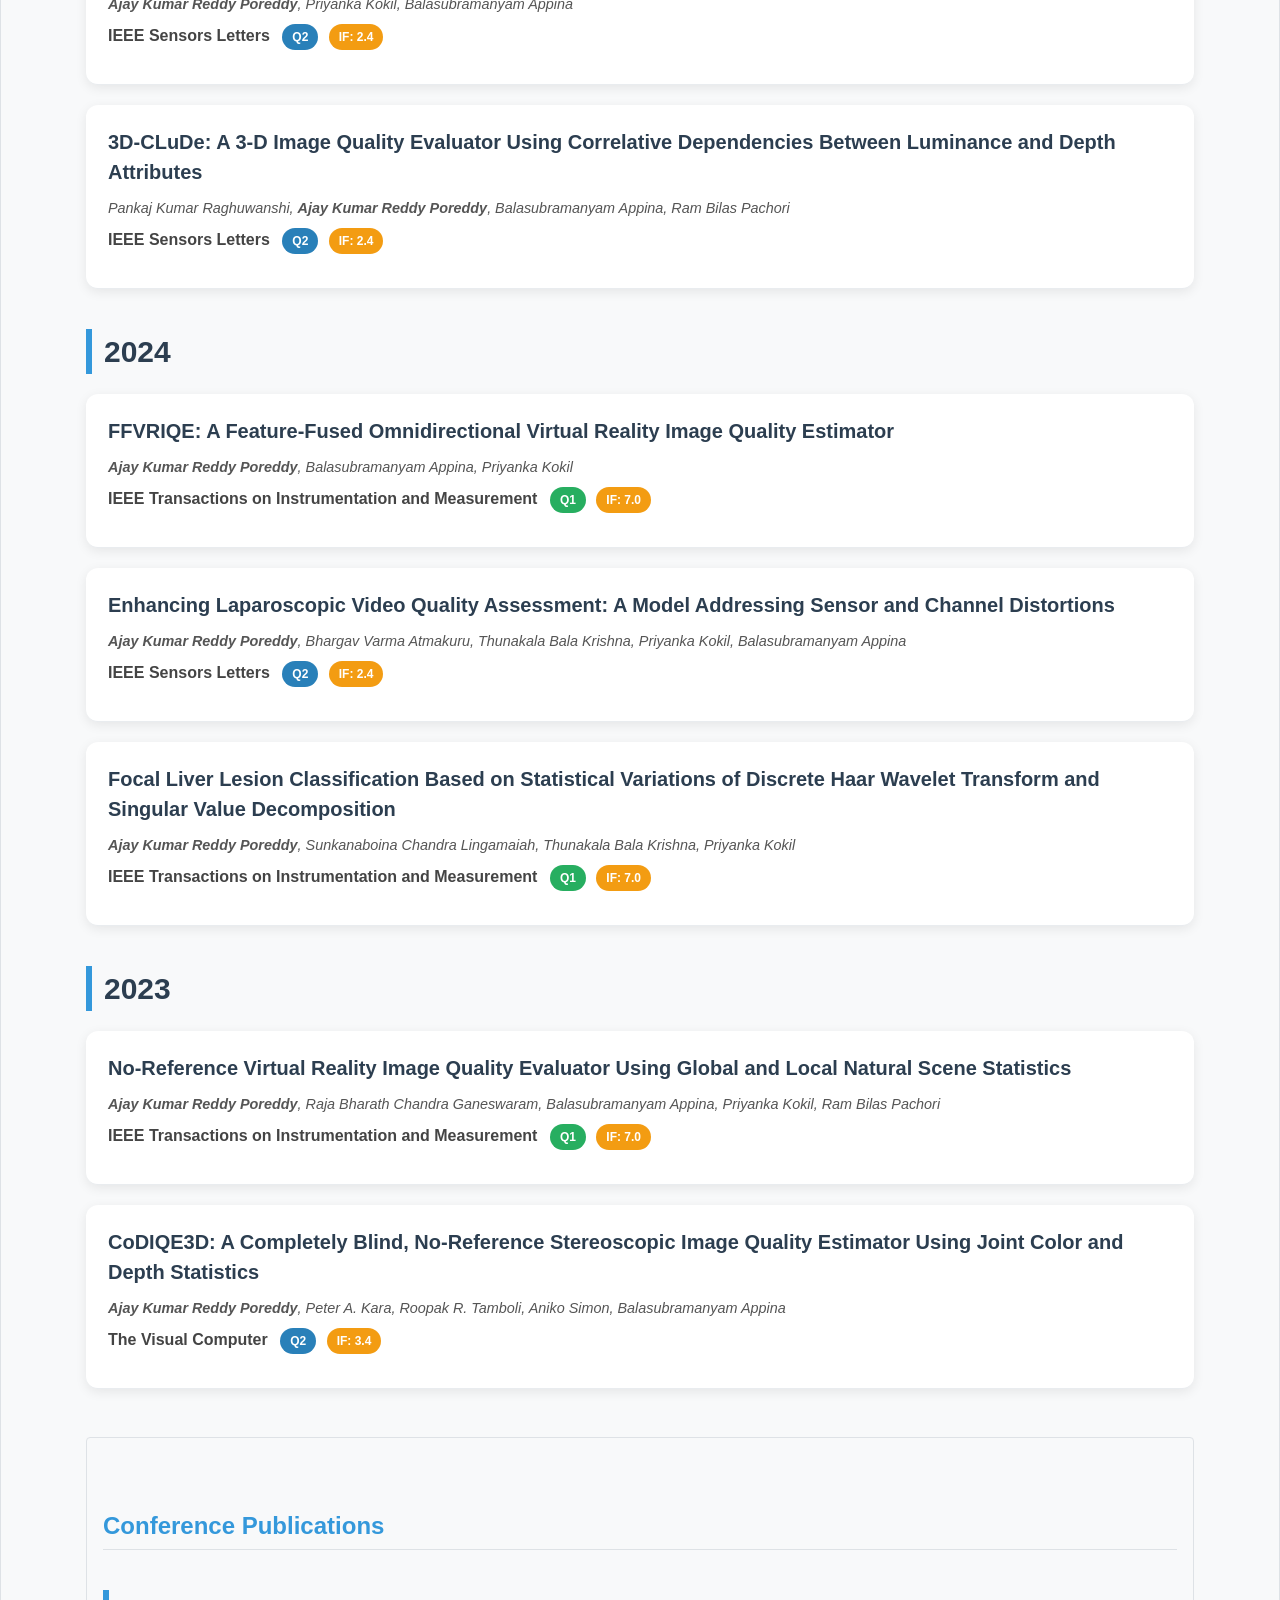
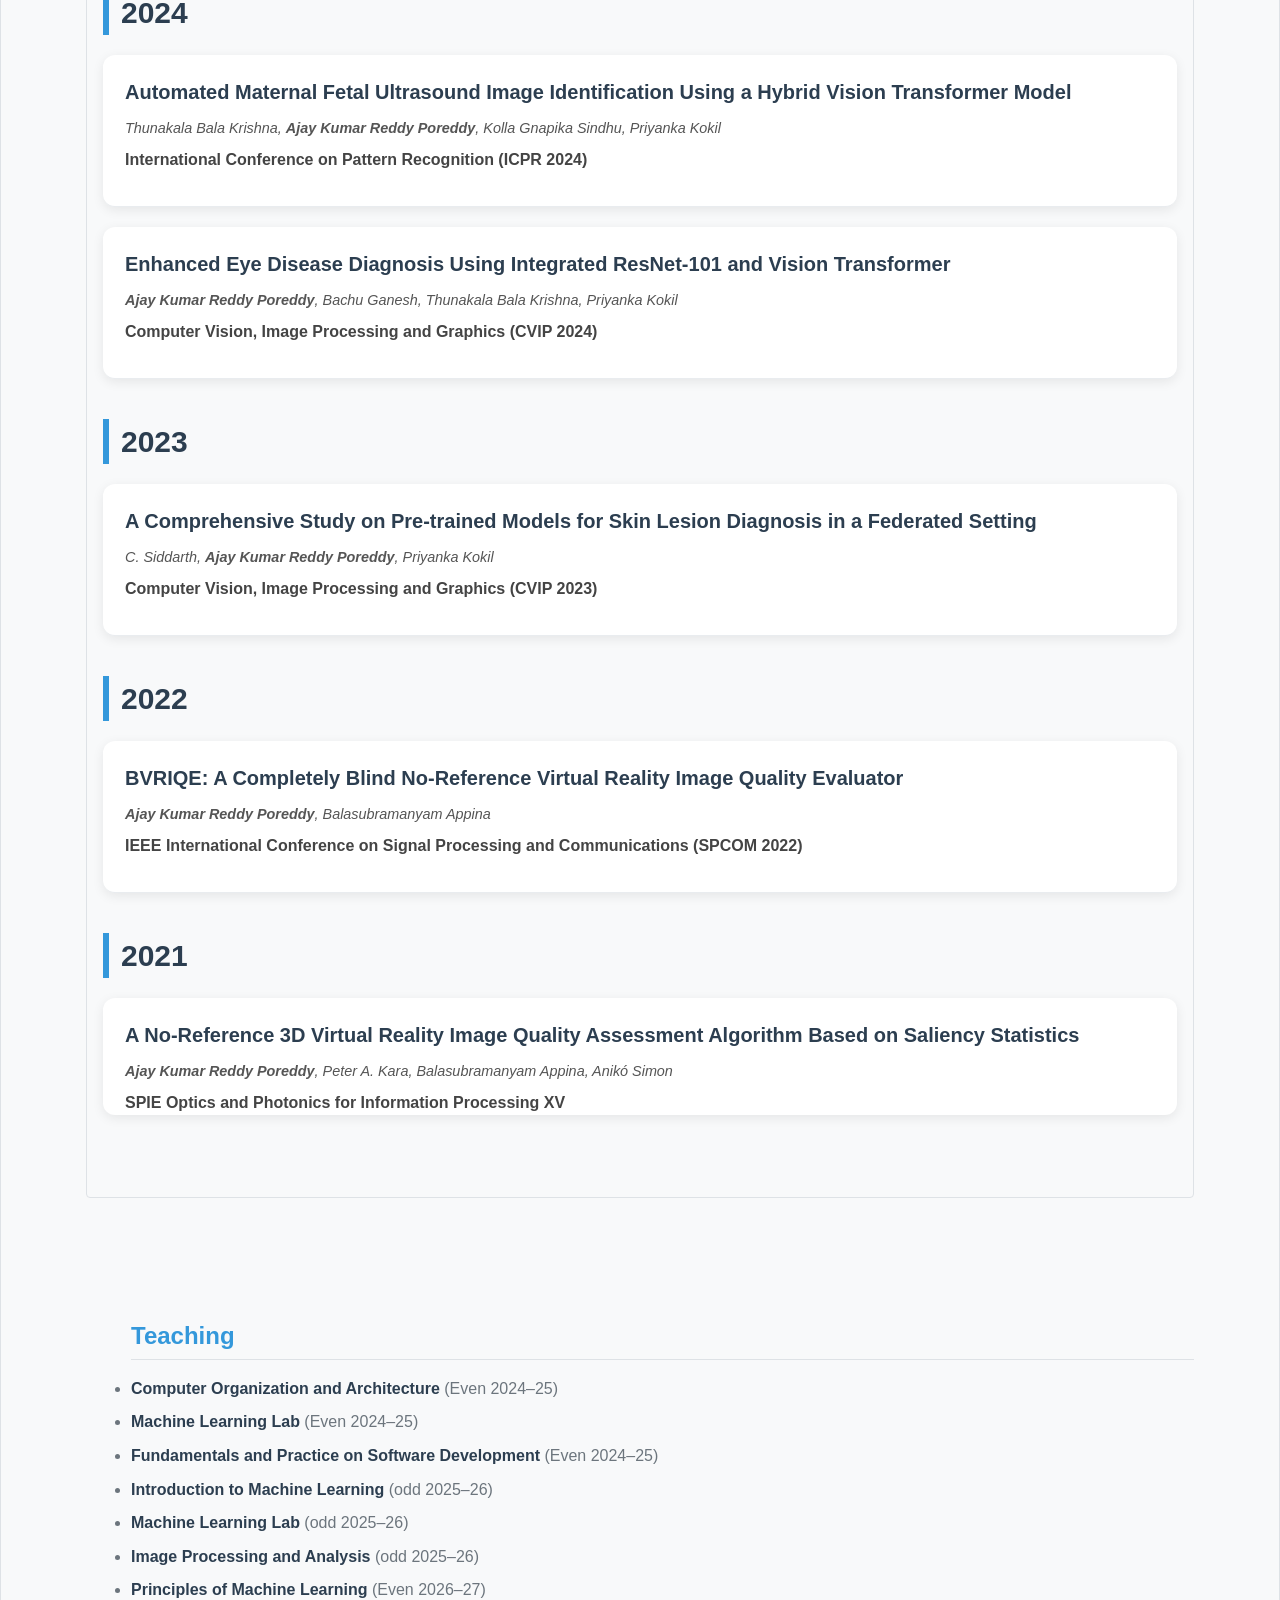
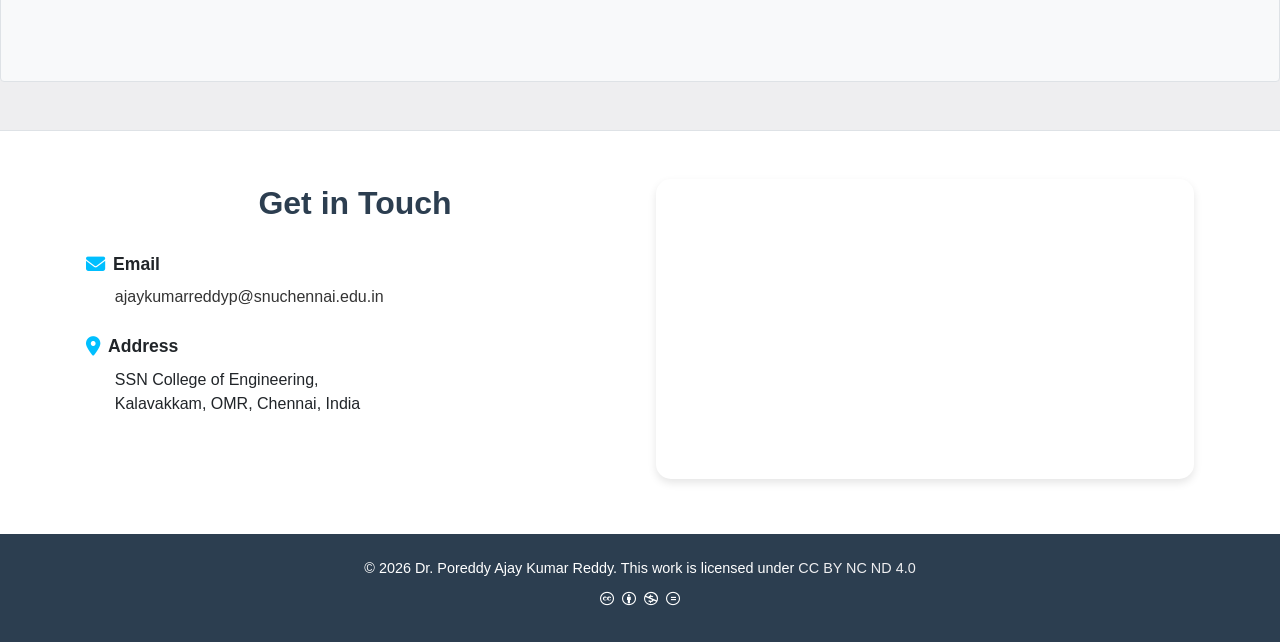
==== commit cf4389c0: "Update index.html" ====
--- a/index.html
+++ b/index.html
@@ -1156,8 +1156,7 @@
     </div>
 
     <div class="pub-journal">
-        <strong>International Conference on Pattern Recognition (ICPR 2024)</strong><br>
-        Lecture Notes in Computer Science (LNCS), Springer
+        <strong>International Conference on Pattern Recognition (ICPR 2024)</strong>
     </div>
 
 </div>
@@ -1251,6 +1250,13 @@
         <li><span class="course-title">Computer Organization and Architecture</span> (Even 2024–25)</li>
         <li><span class="course-title">Machine Learning Lab</span> (Even 2024–25)</li>
         <li><span class="course-title">Fundamentals and Practice on Software Development</span> (Even 2024–25)</li>
+              <li><span class="course-title">Introduction to Machine Learning</span> (odd 2025–26)</li>
+              <li><span class="course-title">Machine Learning Lab</span> (odd 2025–26)</li>
+                    <li><span class="course-title">Image Processing and Analysis</span> (odd 2025–26)</li>
+                          <li><span class="course-title">Principles of Machine Learning</span> (Even 2026–27)</li>
+
+
+
     </ul>
 </section>
     </div>
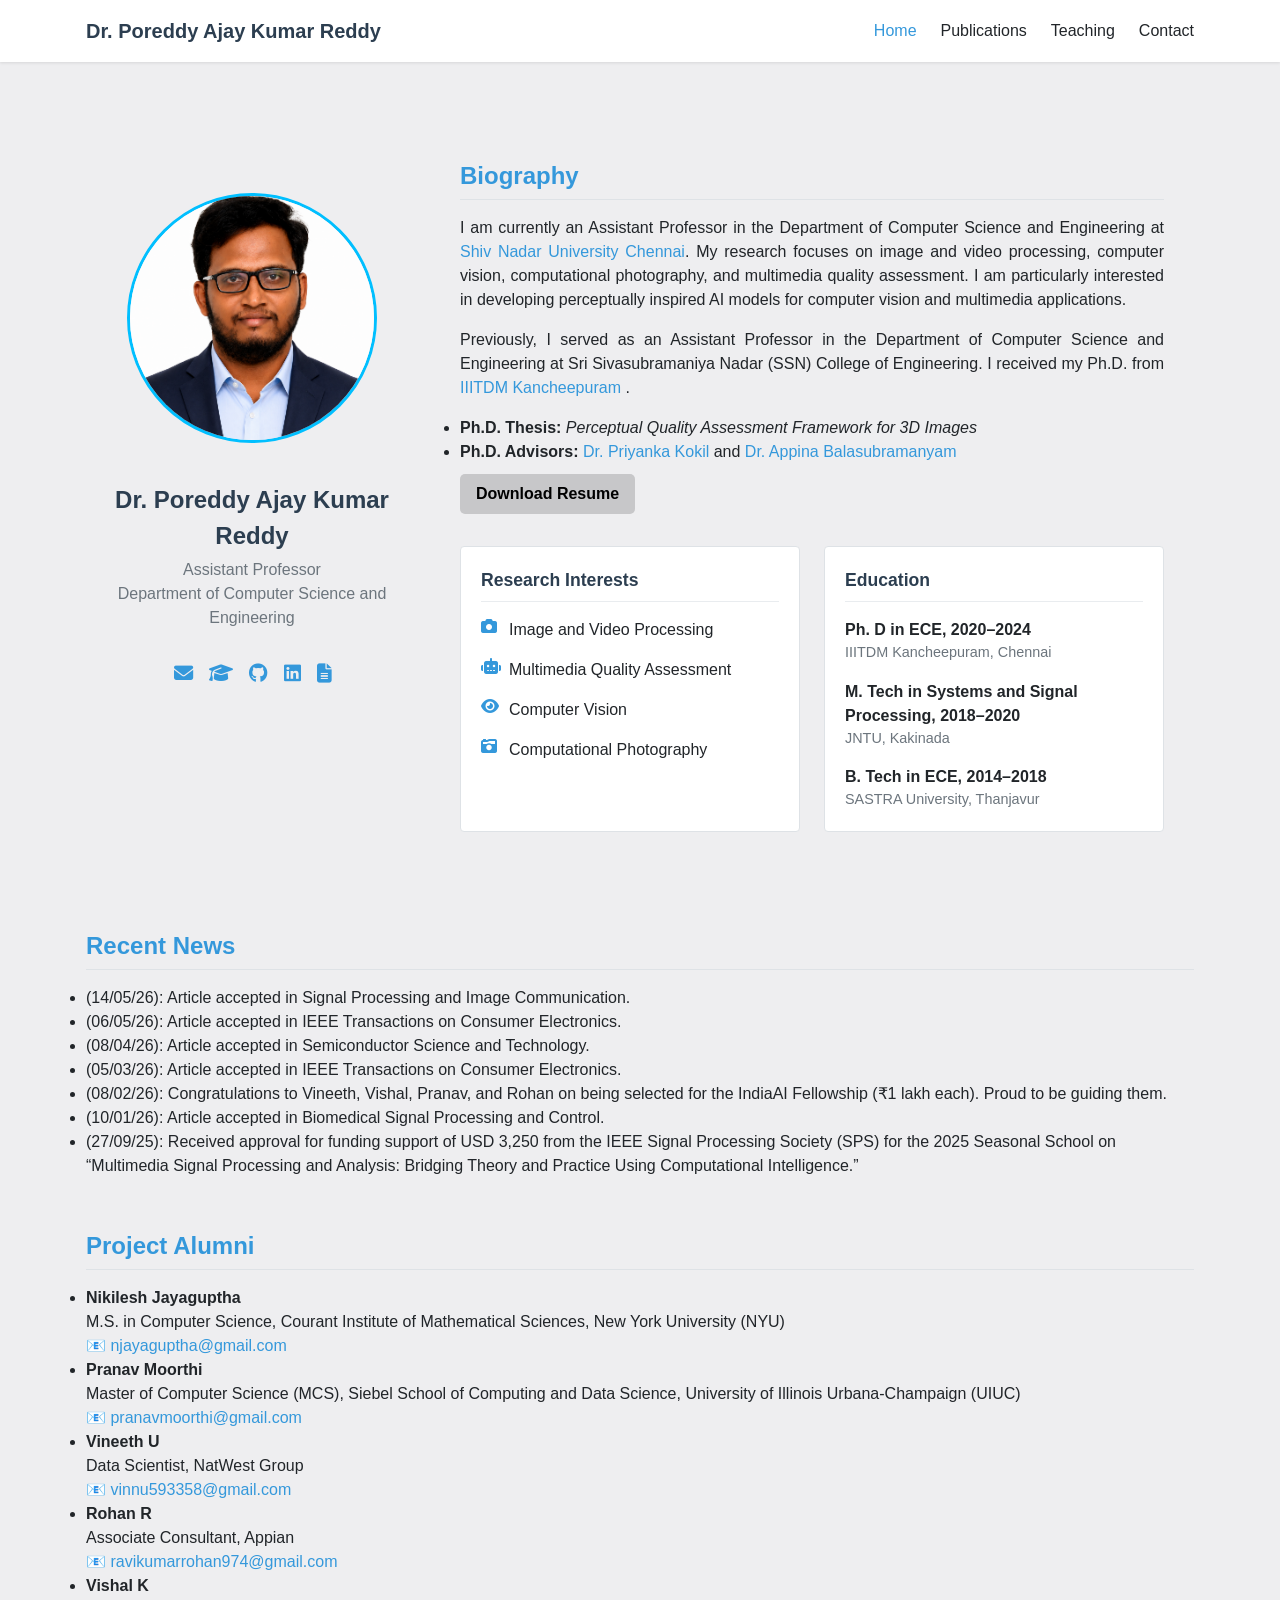
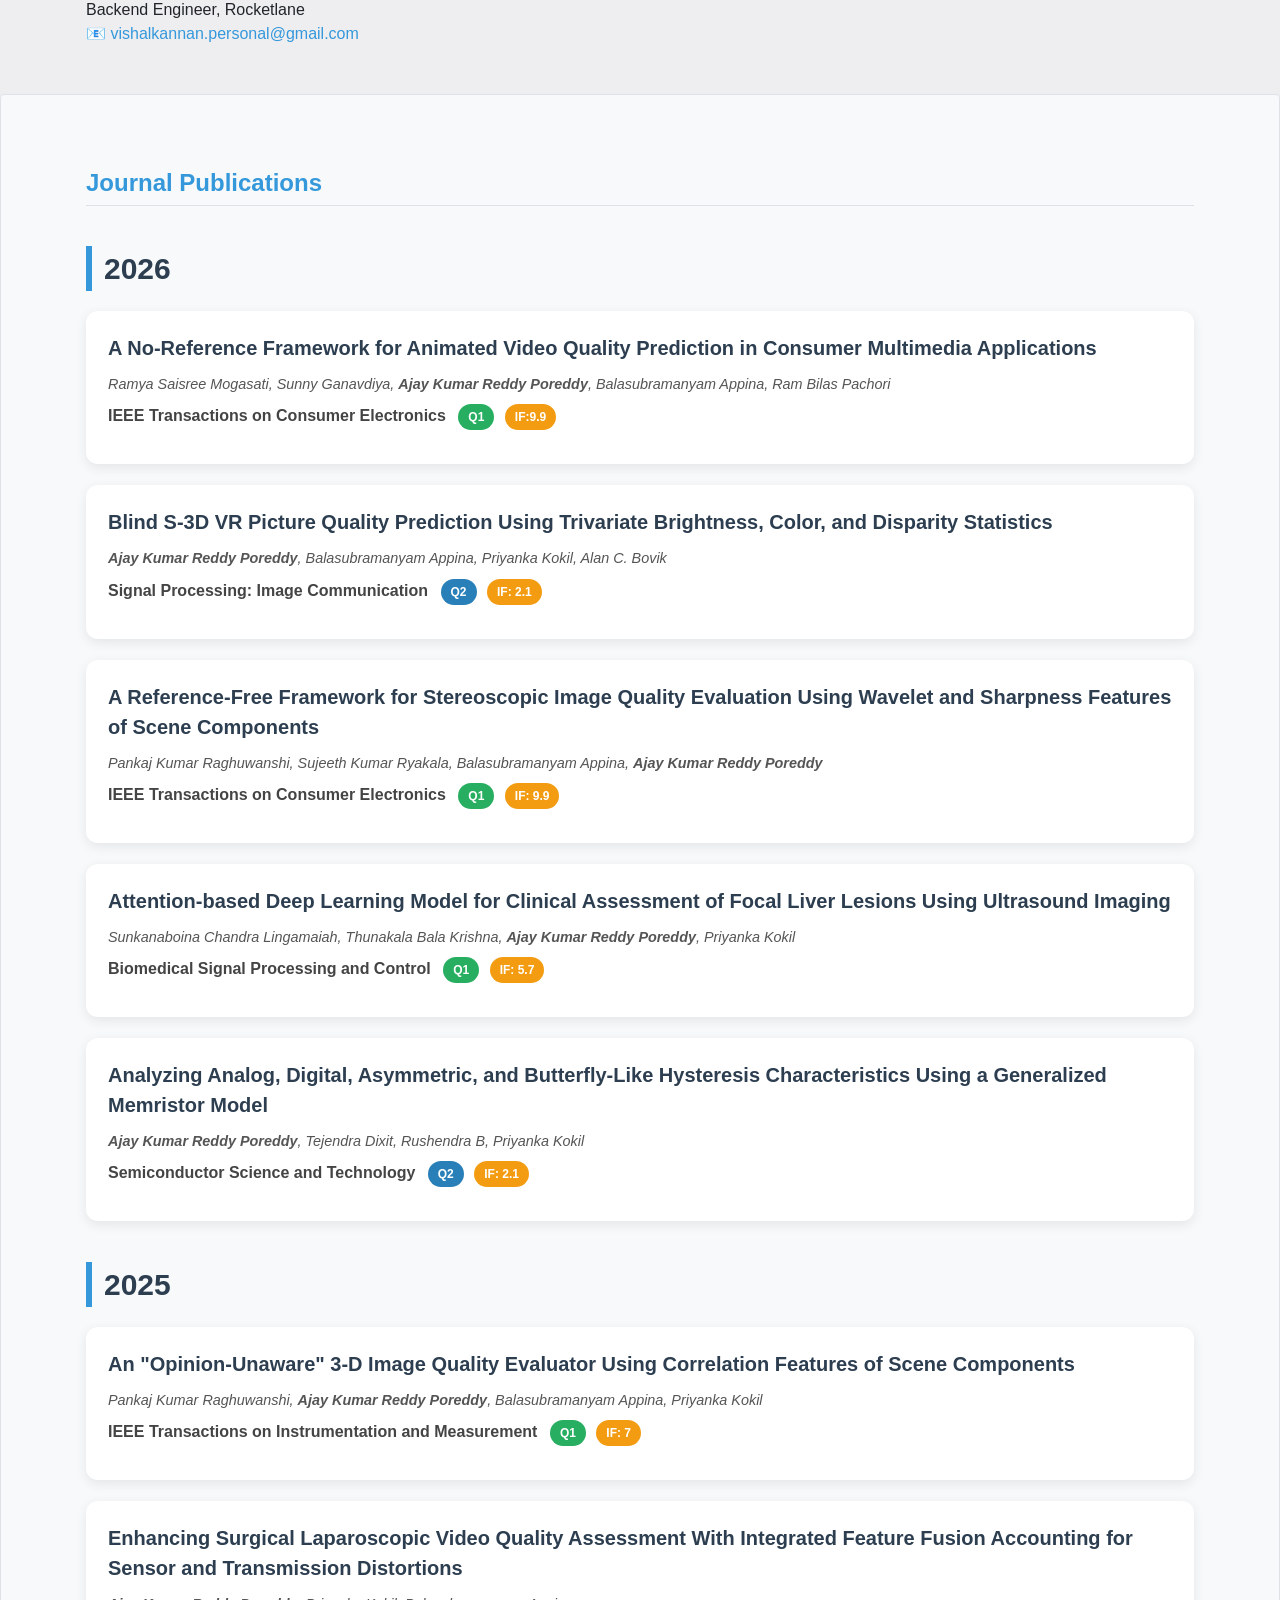
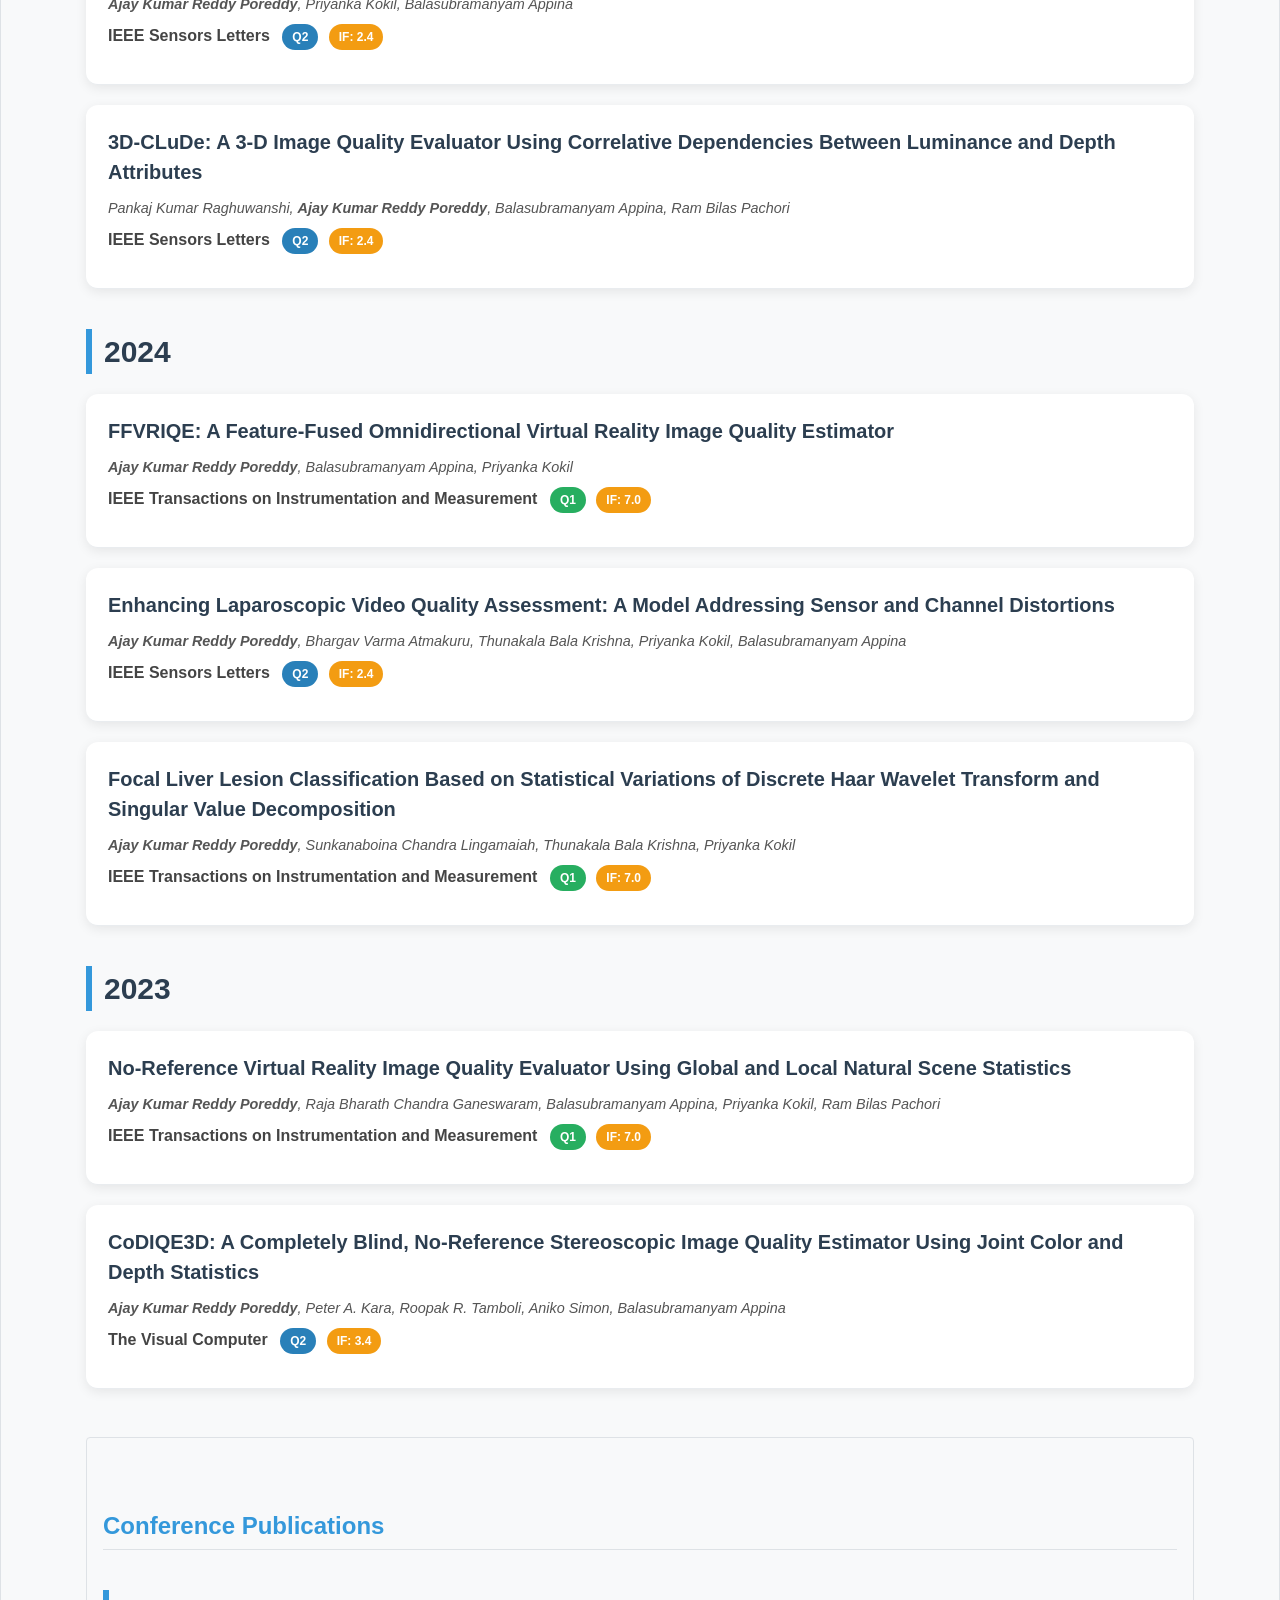
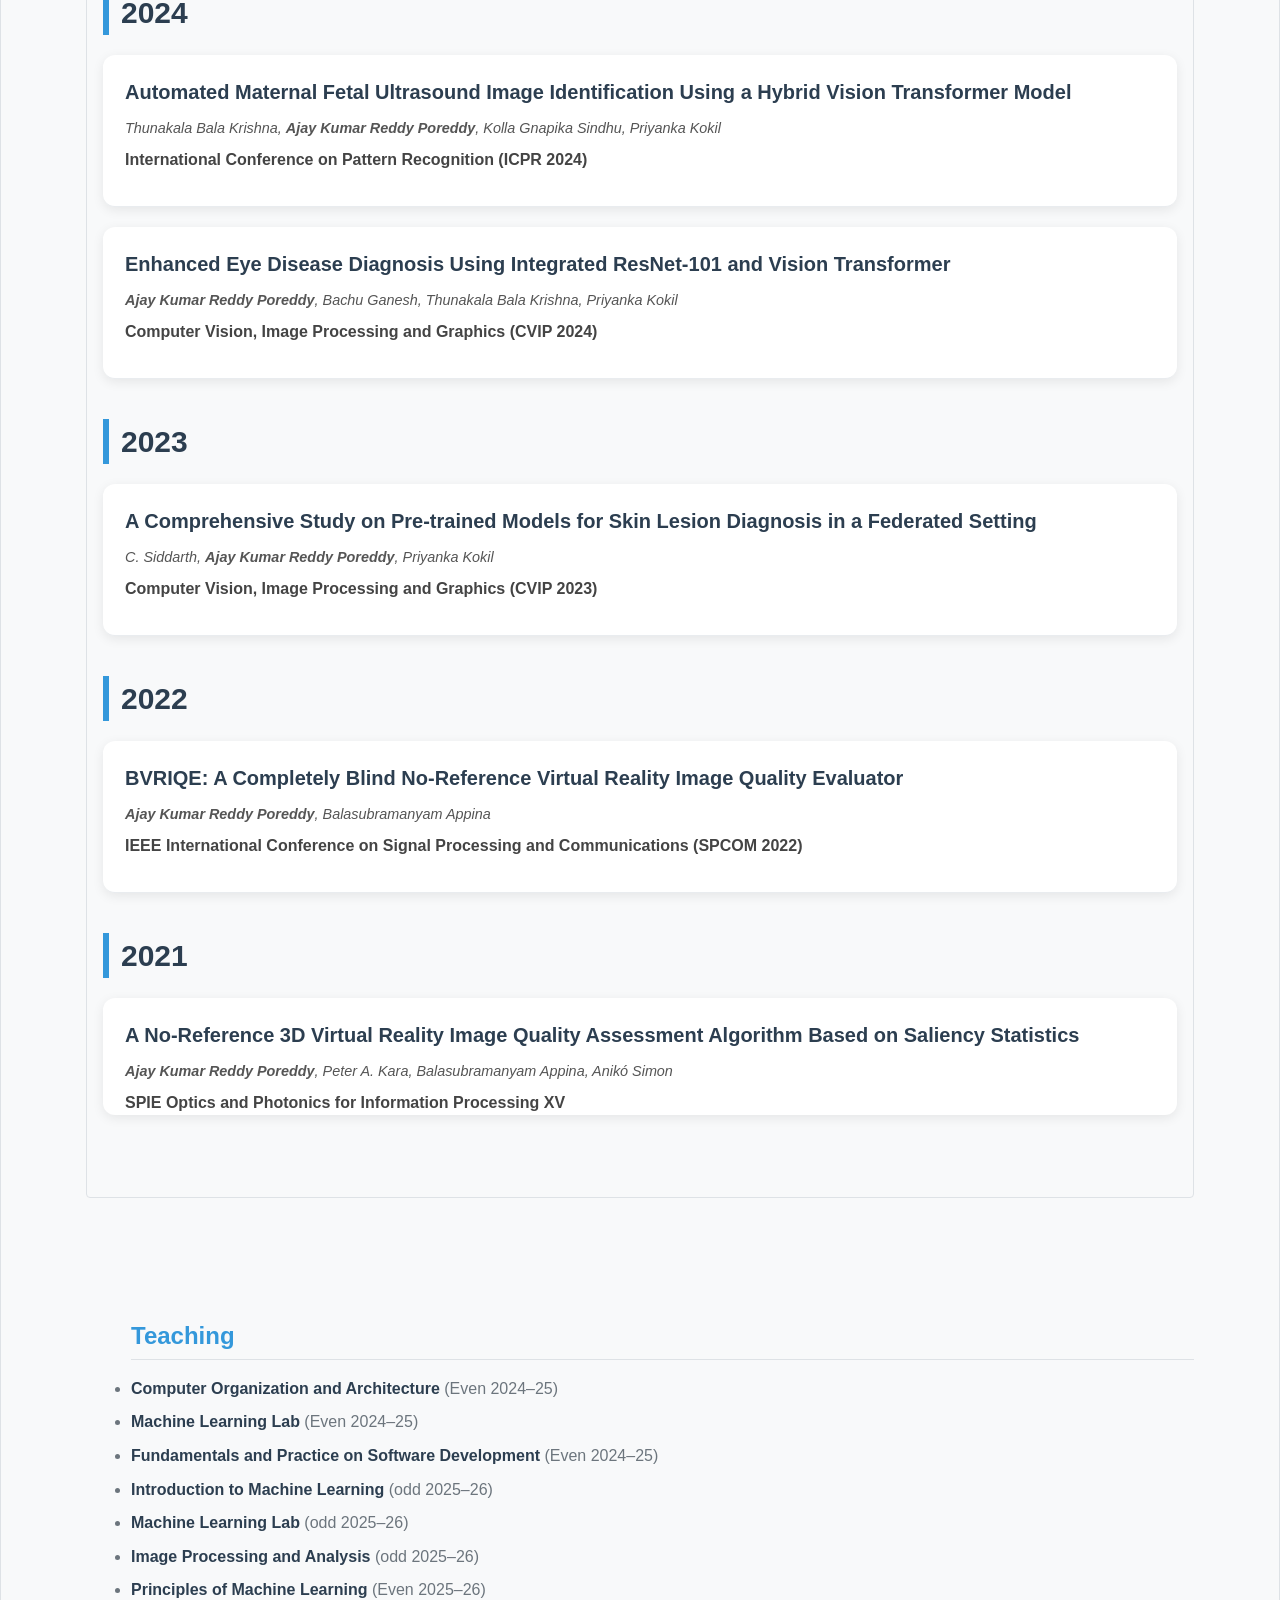
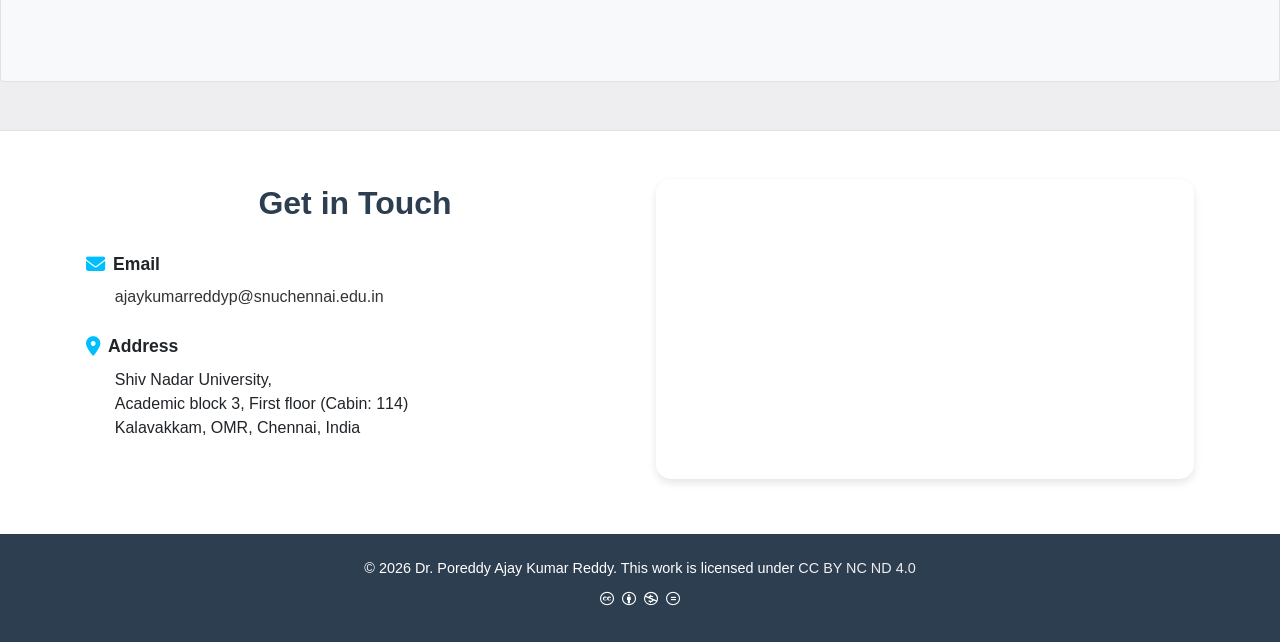
==== commit 5c4bf304: "Update index.html" ====
--- a/index.html
+++ b/index.html
@@ -1253,7 +1253,7 @@
               <li><span class="course-title">Introduction to Machine Learning</span> (odd 2025–26)</li>
               <li><span class="course-title">Machine Learning Lab</span> (odd 2025–26)</li>
                     <li><span class="course-title">Image Processing and Analysis</span> (odd 2025–26)</li>
-                          <li><span class="course-title">Principles of Machine Learning</span> (Even 2026–27)</li>
+                          <li><span class="course-title">Principles of Machine Learning</span> (Even 2025–26)</li>
 
 
 
@@ -1296,7 +1296,8 @@
             <h4>Address</h4>
           </div>
           <p class="contact-info">
-            SSN College of Engineering,<br>
+            Shiv Nadar University,<br>
+            Academic block 3, First floor (Cabin: 114)<br>
             Kalavakkam, OMR, Chennai, India
           </p>
         </div>
@@ -1305,7 +1306,7 @@
       <!-- Right: Google Maps -->
       <div class="map">
         <iframe 
-            src="https://www.google.com/maps/embed?pb=!1m18!1m12!1m3!1d3891.412168481091!2d80.20075717447003!3d12.751723587543818!2m3!1f0!2f0!3f0!3m2!1i1024!2i768!4f13.1!3m3!1m2!1s0x3a52512f04729e11%3A0xbc4ea0ae50ca1aaa!2sSri%20Sivasubramaniya%20Nadar%20College%20of%20Engineering!5e0!3m2!1sen!2sin!4v1746791856818!5m2!1sen!2sin" 
+            src="https://www.google.com/maps/place/Shiv+Nadar+University/@12.7511402,80.2008291,17z/data=!3m1!4b1!4m6!3m5!1s0x3a5251b3f28a69f7:0x76ae078f97b8c6ae!8m2!3d12.7511402!4d80.203404!16s%2Fg%2F11pc0lty35?entry=ttu&g_ep=EgoyMDI2MDcwOC4wIKXMDSoASAFQAw%3D%3D" 
             allowfullscreen="" 
             loading="lazy" 
             referrerpolicy="no-referrer-when-downgrade">
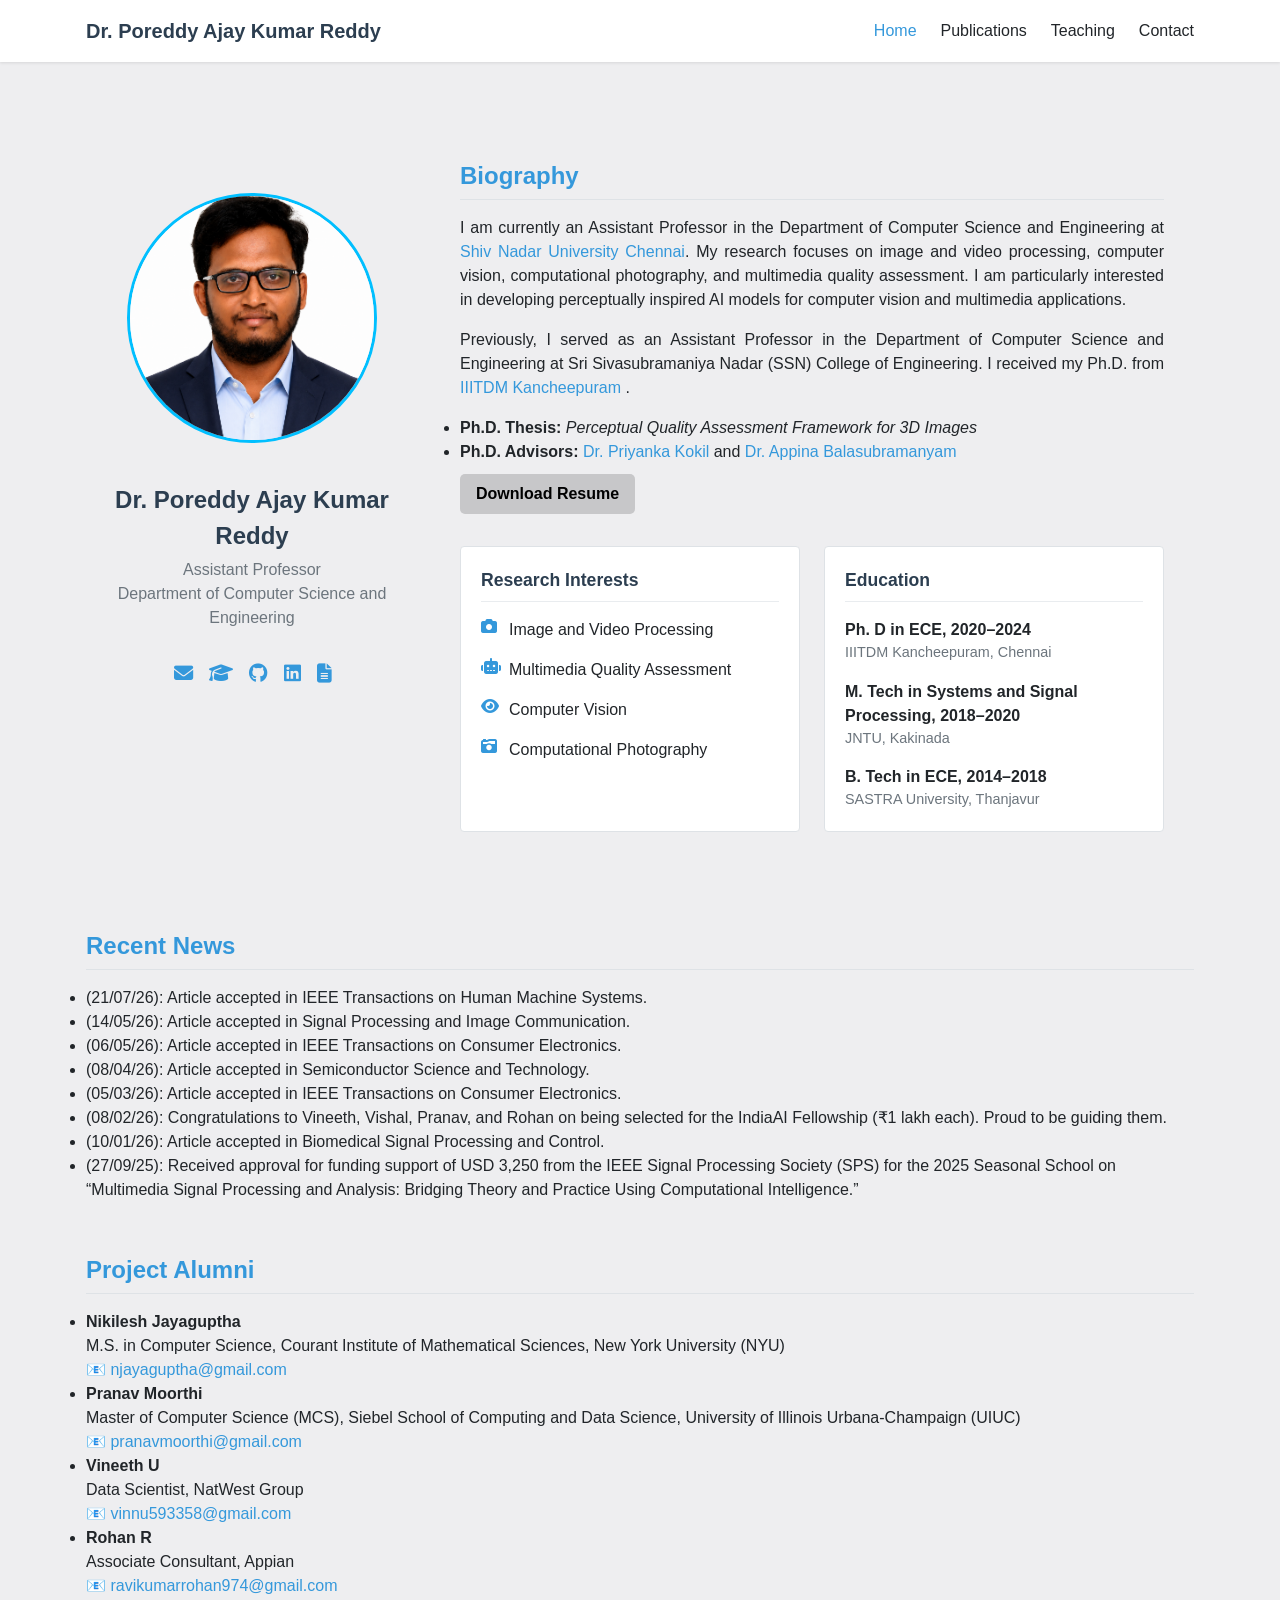
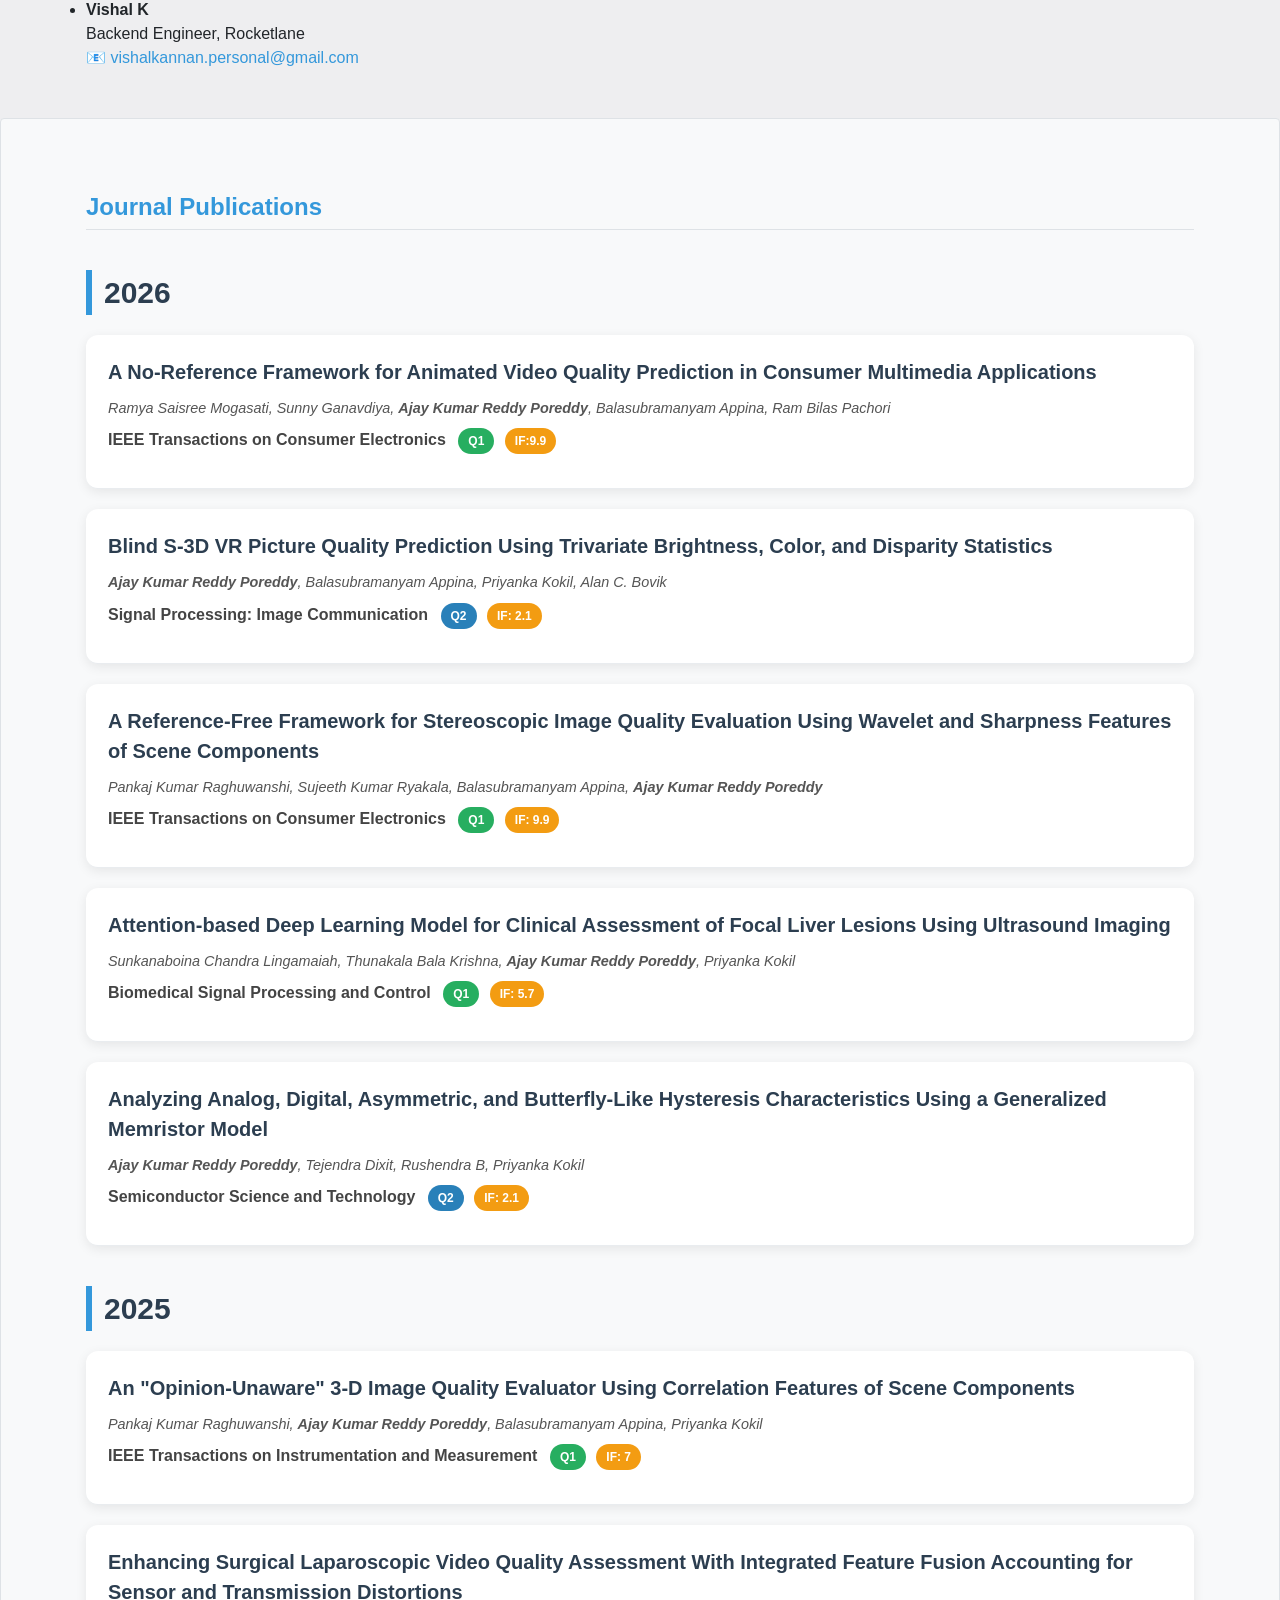
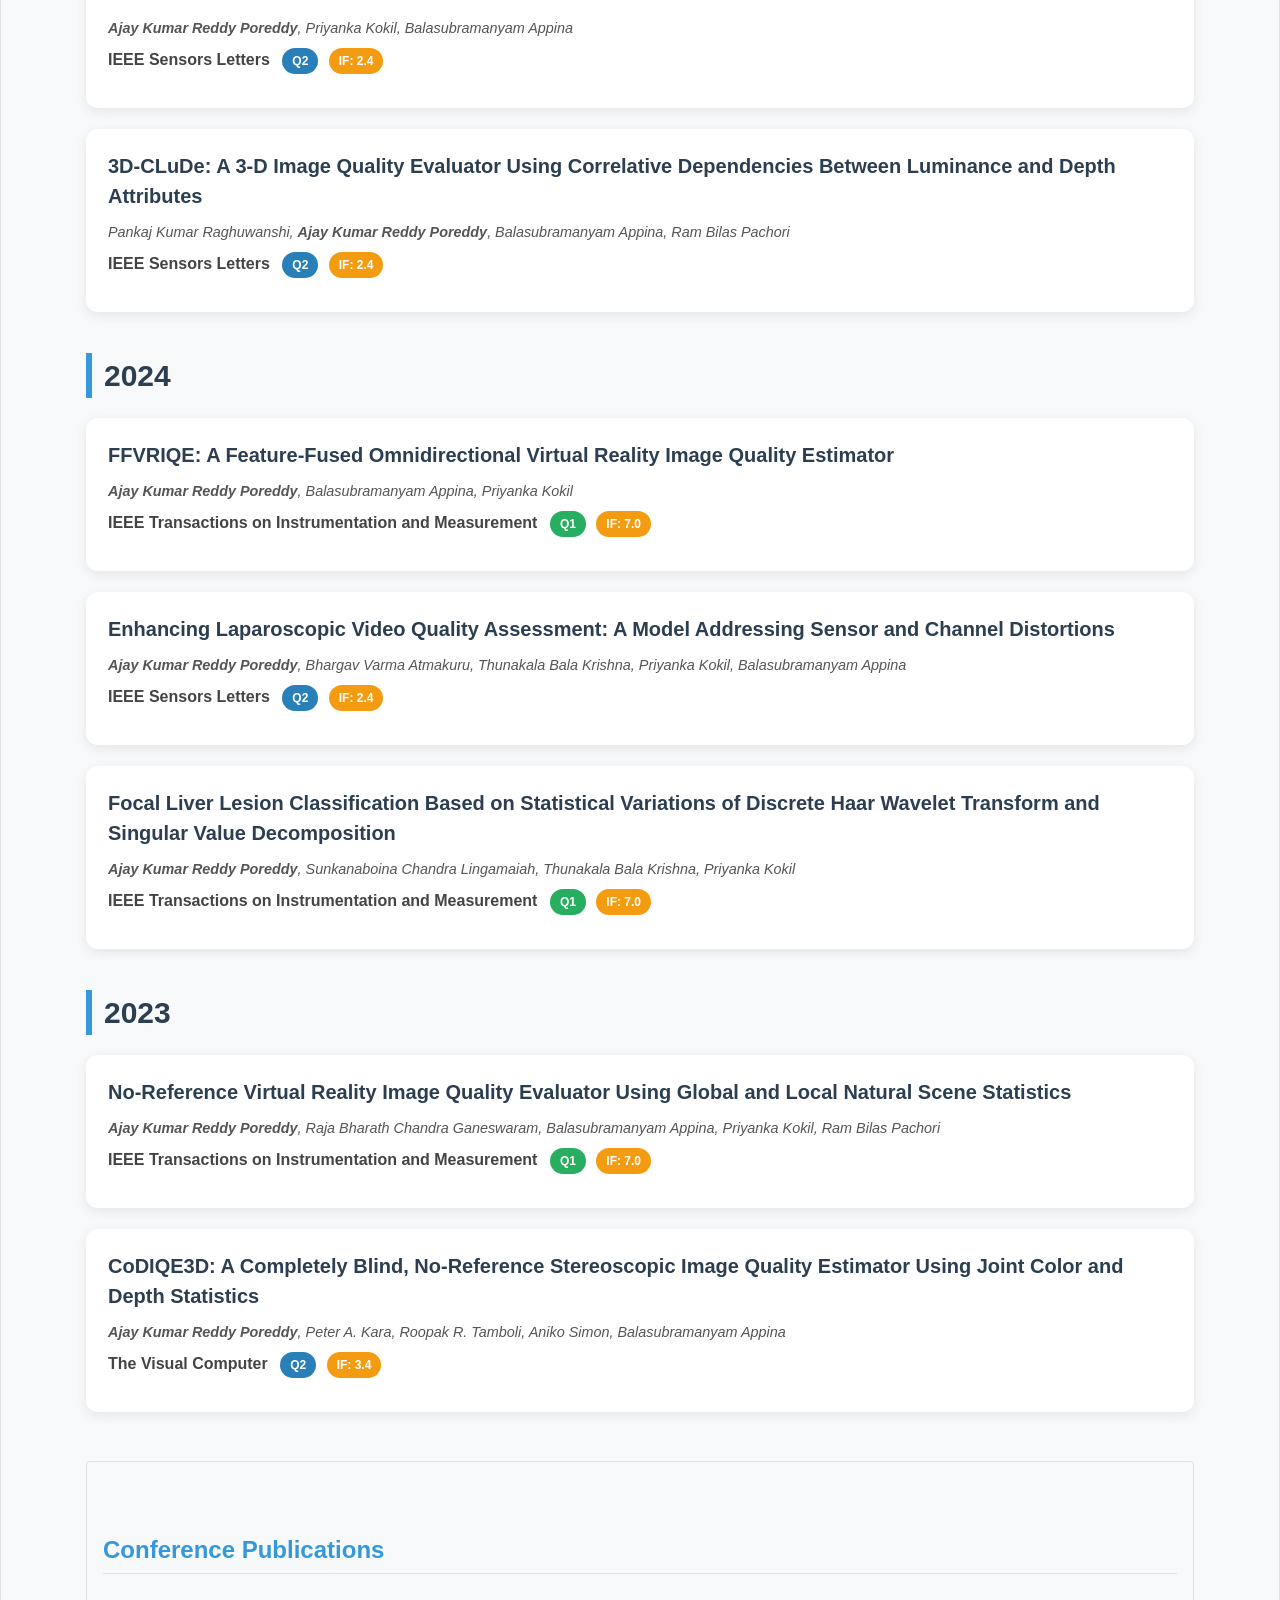
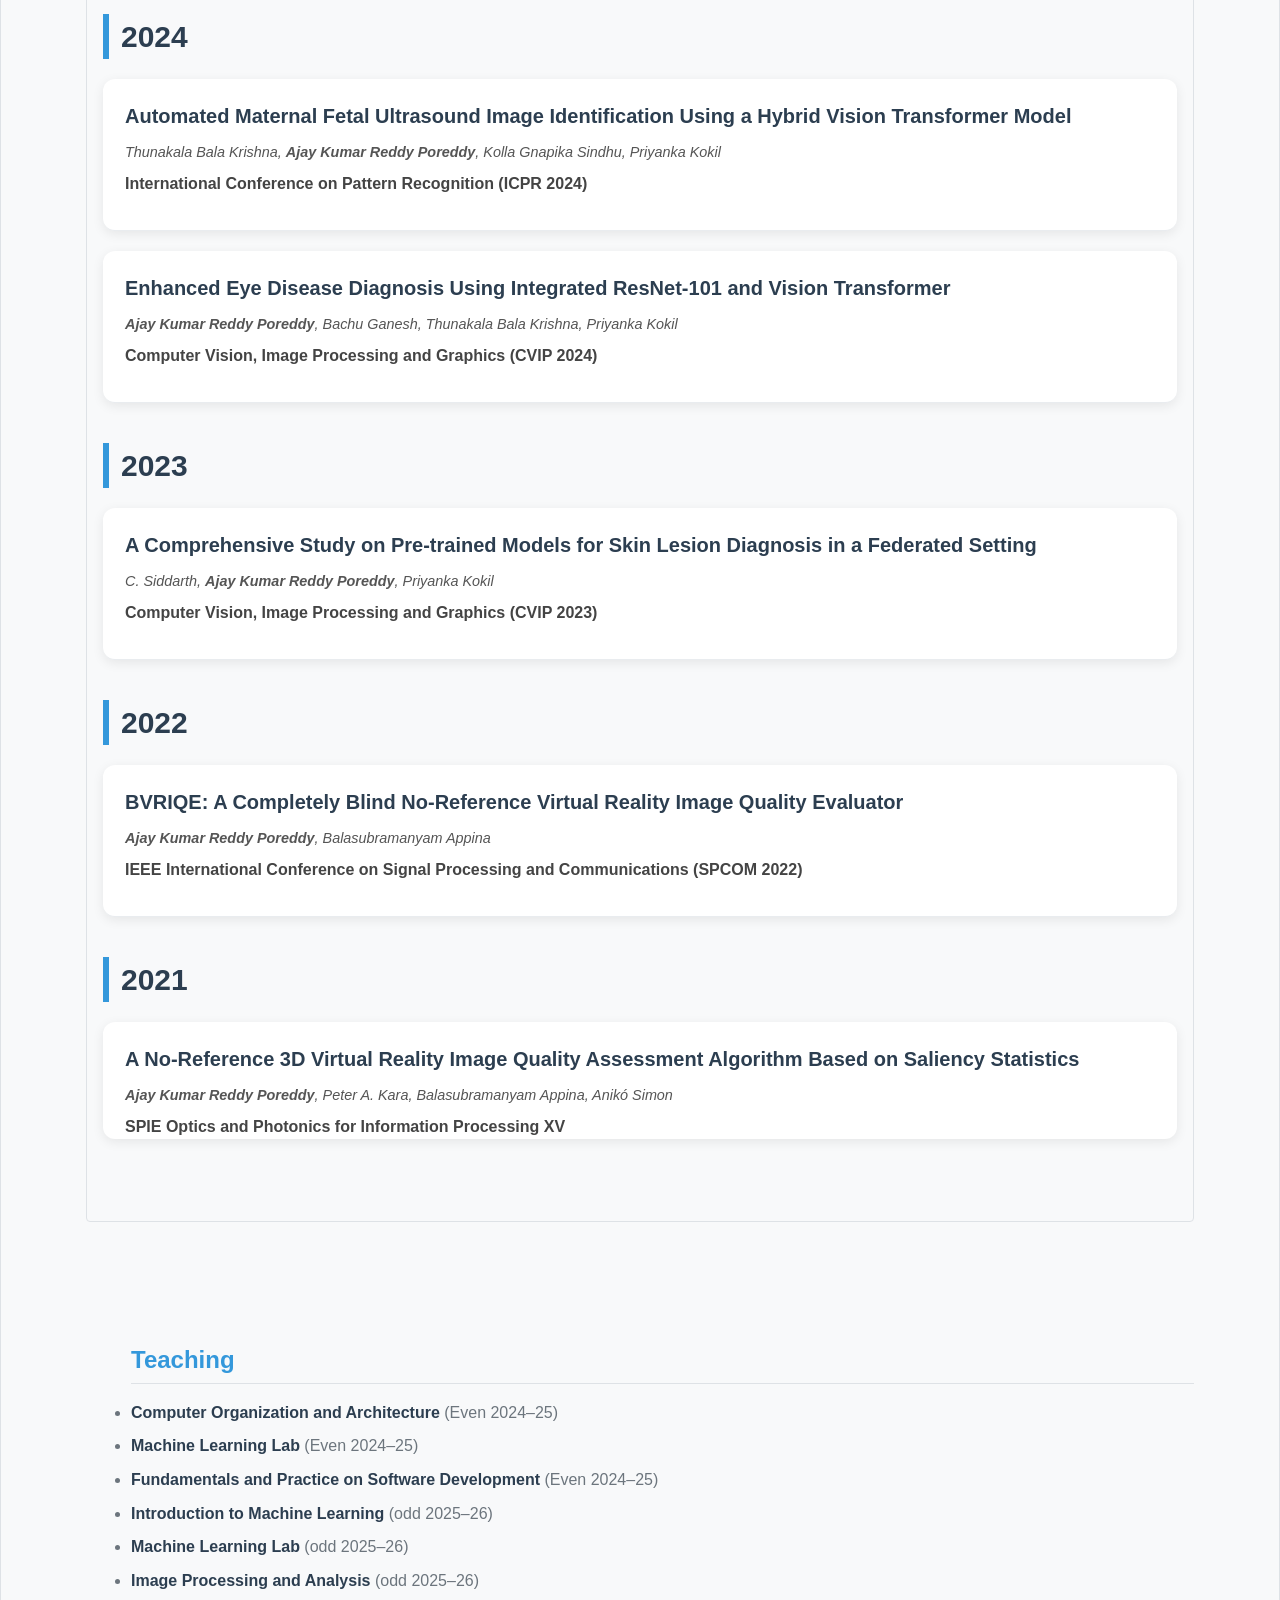
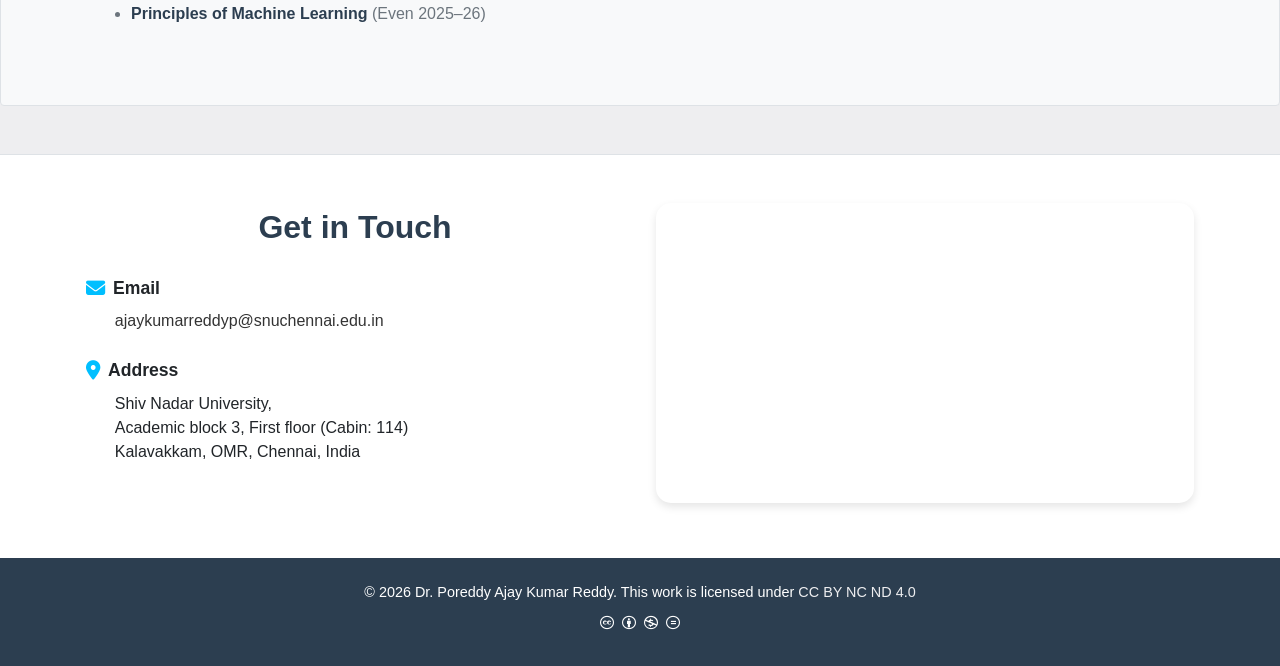
==== commit da9a3e27: "Update index.html" ====
--- a/index.html
+++ b/index.html
@@ -644,6 +644,9 @@
     
     <ul class="news-list-basic">
        <li>
+        <span class="news-date">(21/07/26):</span> Article accepted in IEEE Transactions on Human Machine Systems.
+      </li>
+       <li>
         <span class="news-date">(14/05/26):</span> Article accepted in Signal Processing and Image Communication.
       </li>
        <li>
@@ -1303,19 +1306,17 @@
         </div>
       </div>
 
-      <!-- Right: Google Maps -->
-      <div class="map">
-        <iframe 
-            src="https://www.google.com/maps/place/Shiv+Nadar+University/@12.7511402,80.2008291,17z/data=!3m1!4b1!4m6!3m5!1s0x3a5251b3f28a69f7:0x76ae078f97b8c6ae!8m2!3d12.7511402!4d80.203404!16s%2Fg%2F11pc0lty35?entry=ttu&g_ep=EgoyMDI2MDcwOC4wIKXMDSoASAFQAw%3D%3D" 
-            allowfullscreen="" 
-            loading="lazy" 
-            referrerpolicy="no-referrer-when-downgrade">
-        </iframe>
-        </div>
-
-
-    </div>
-  </div>
+    <div class="map">
+    <iframe
+        src="https://www.google.com/maps?q=Shiv+Nadar+University,+Chennai&output=embed"
+        width="100%"
+        height="350"
+        style="border:0;"
+        allowfullscreen=""
+        loading="lazy"
+        referrerpolicy="no-referrer-when-downgrade">
+    </iframe>
+</div>
 </section>
 
   <!-- Footer -->
